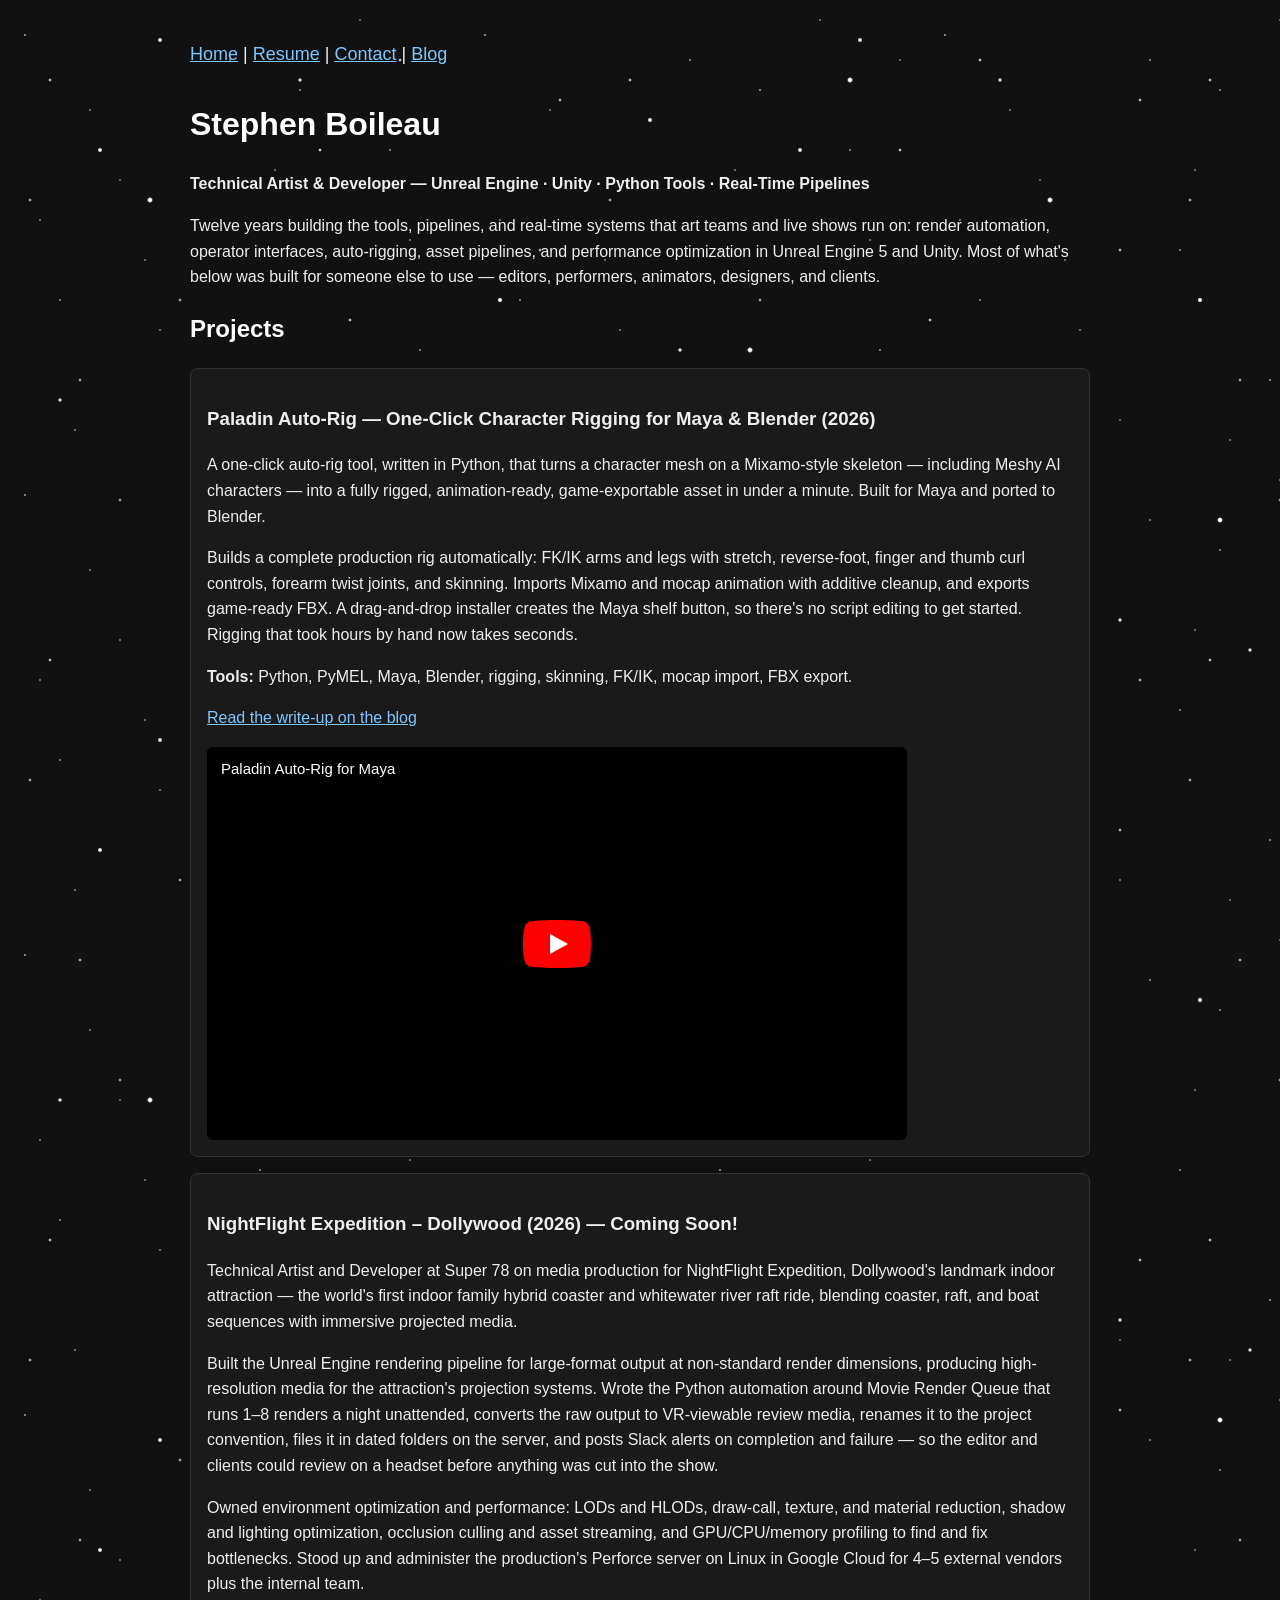
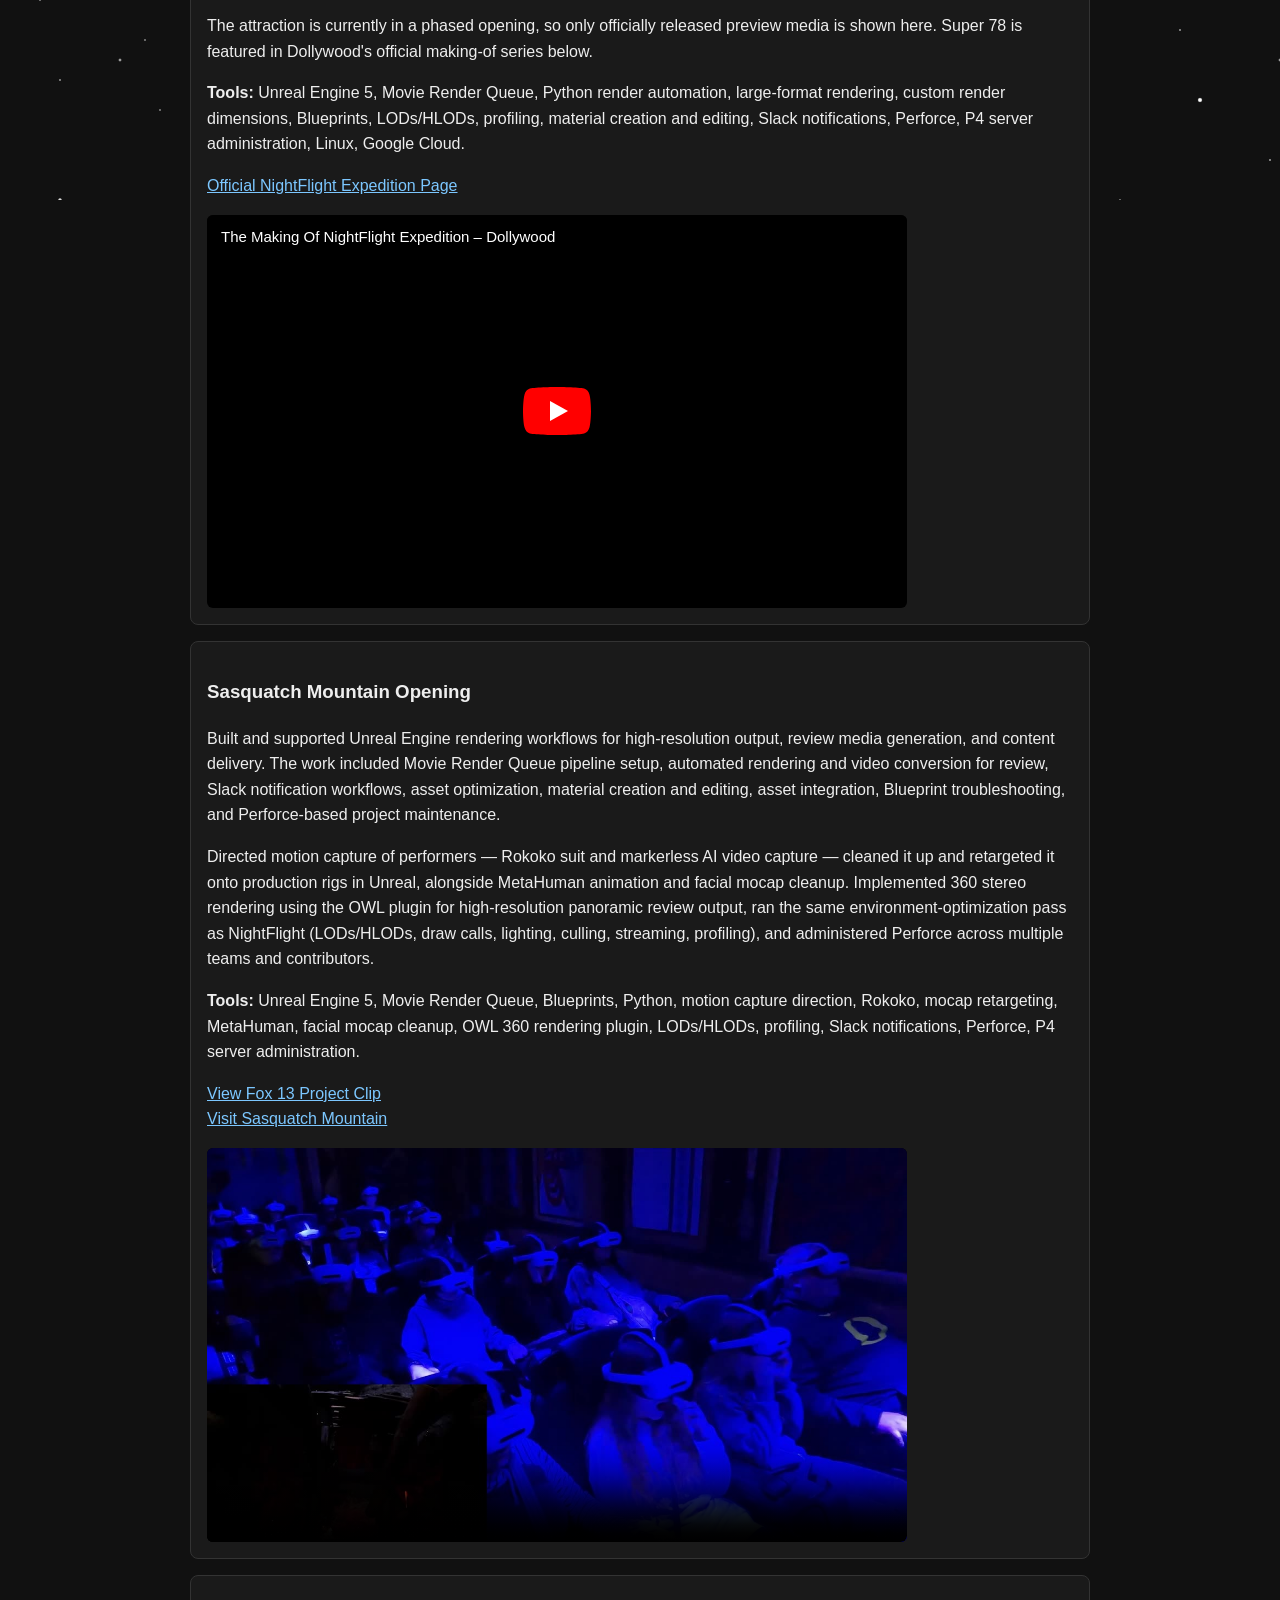
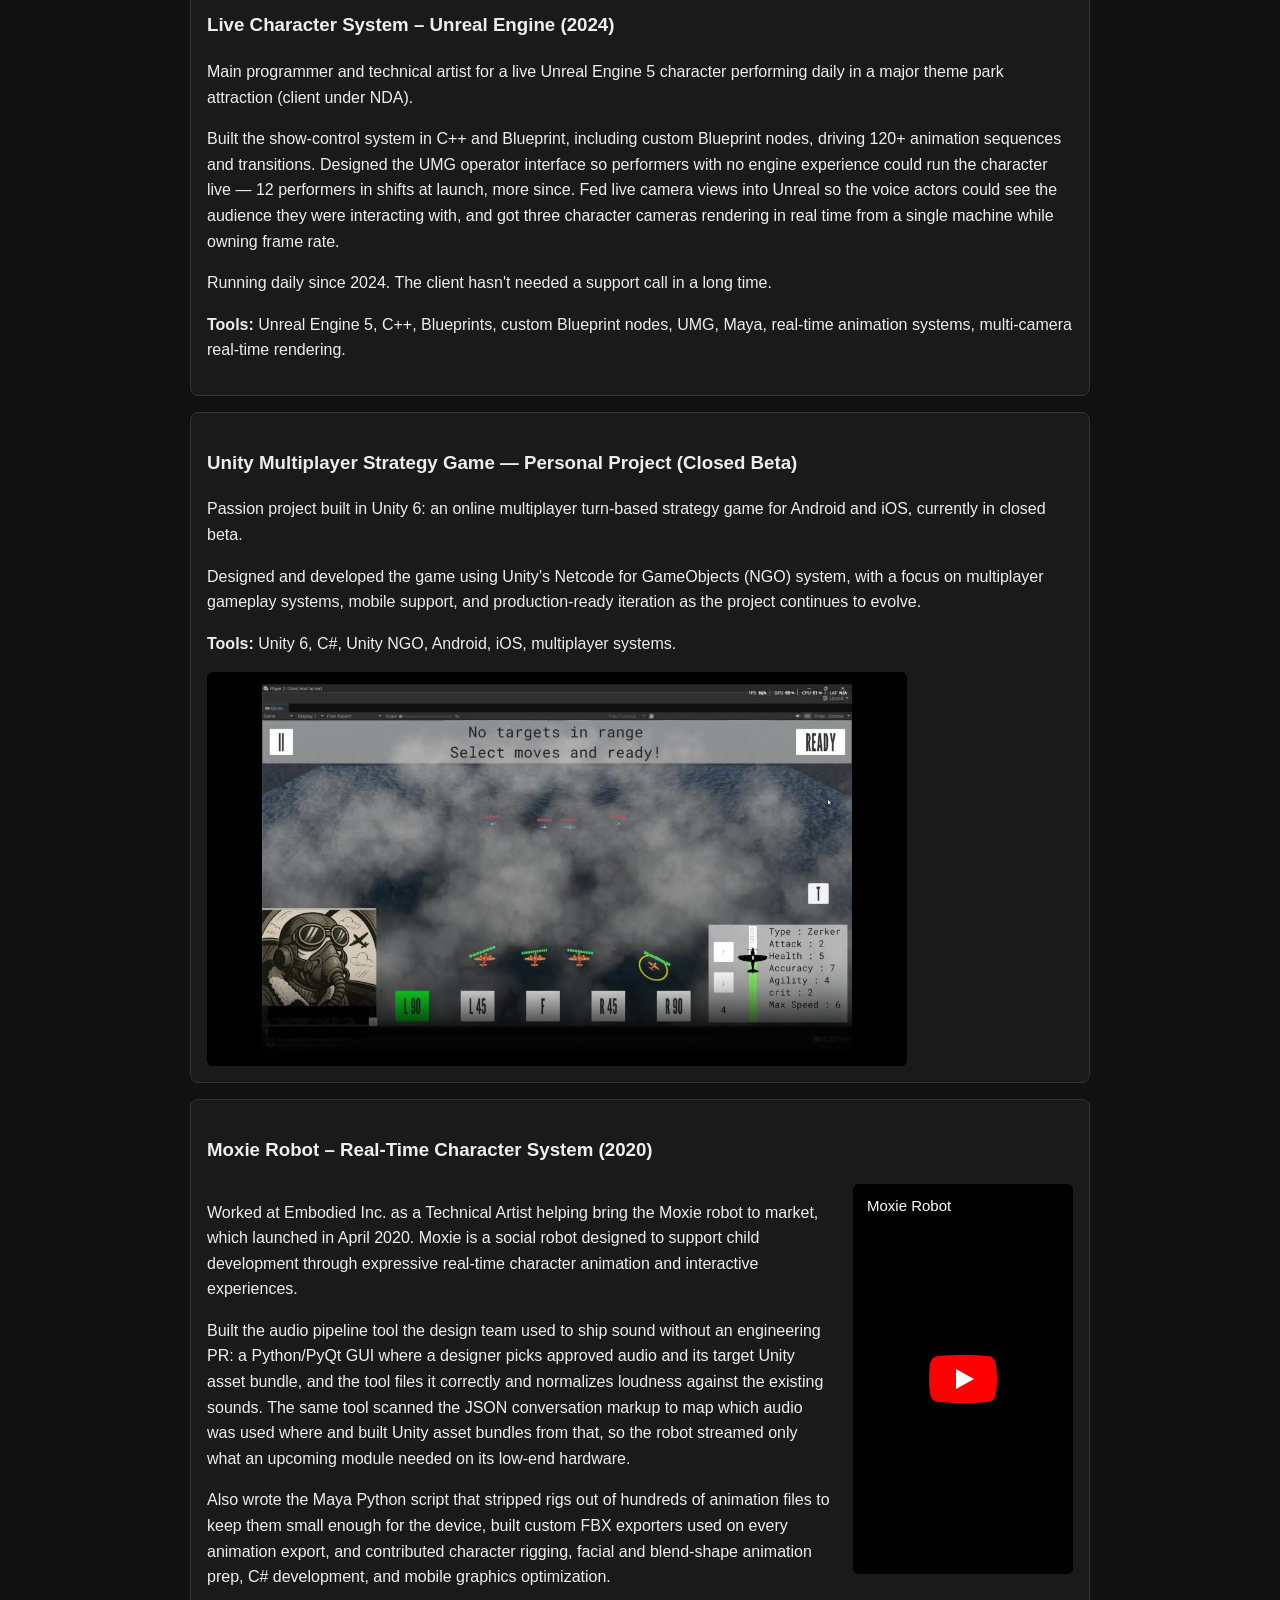
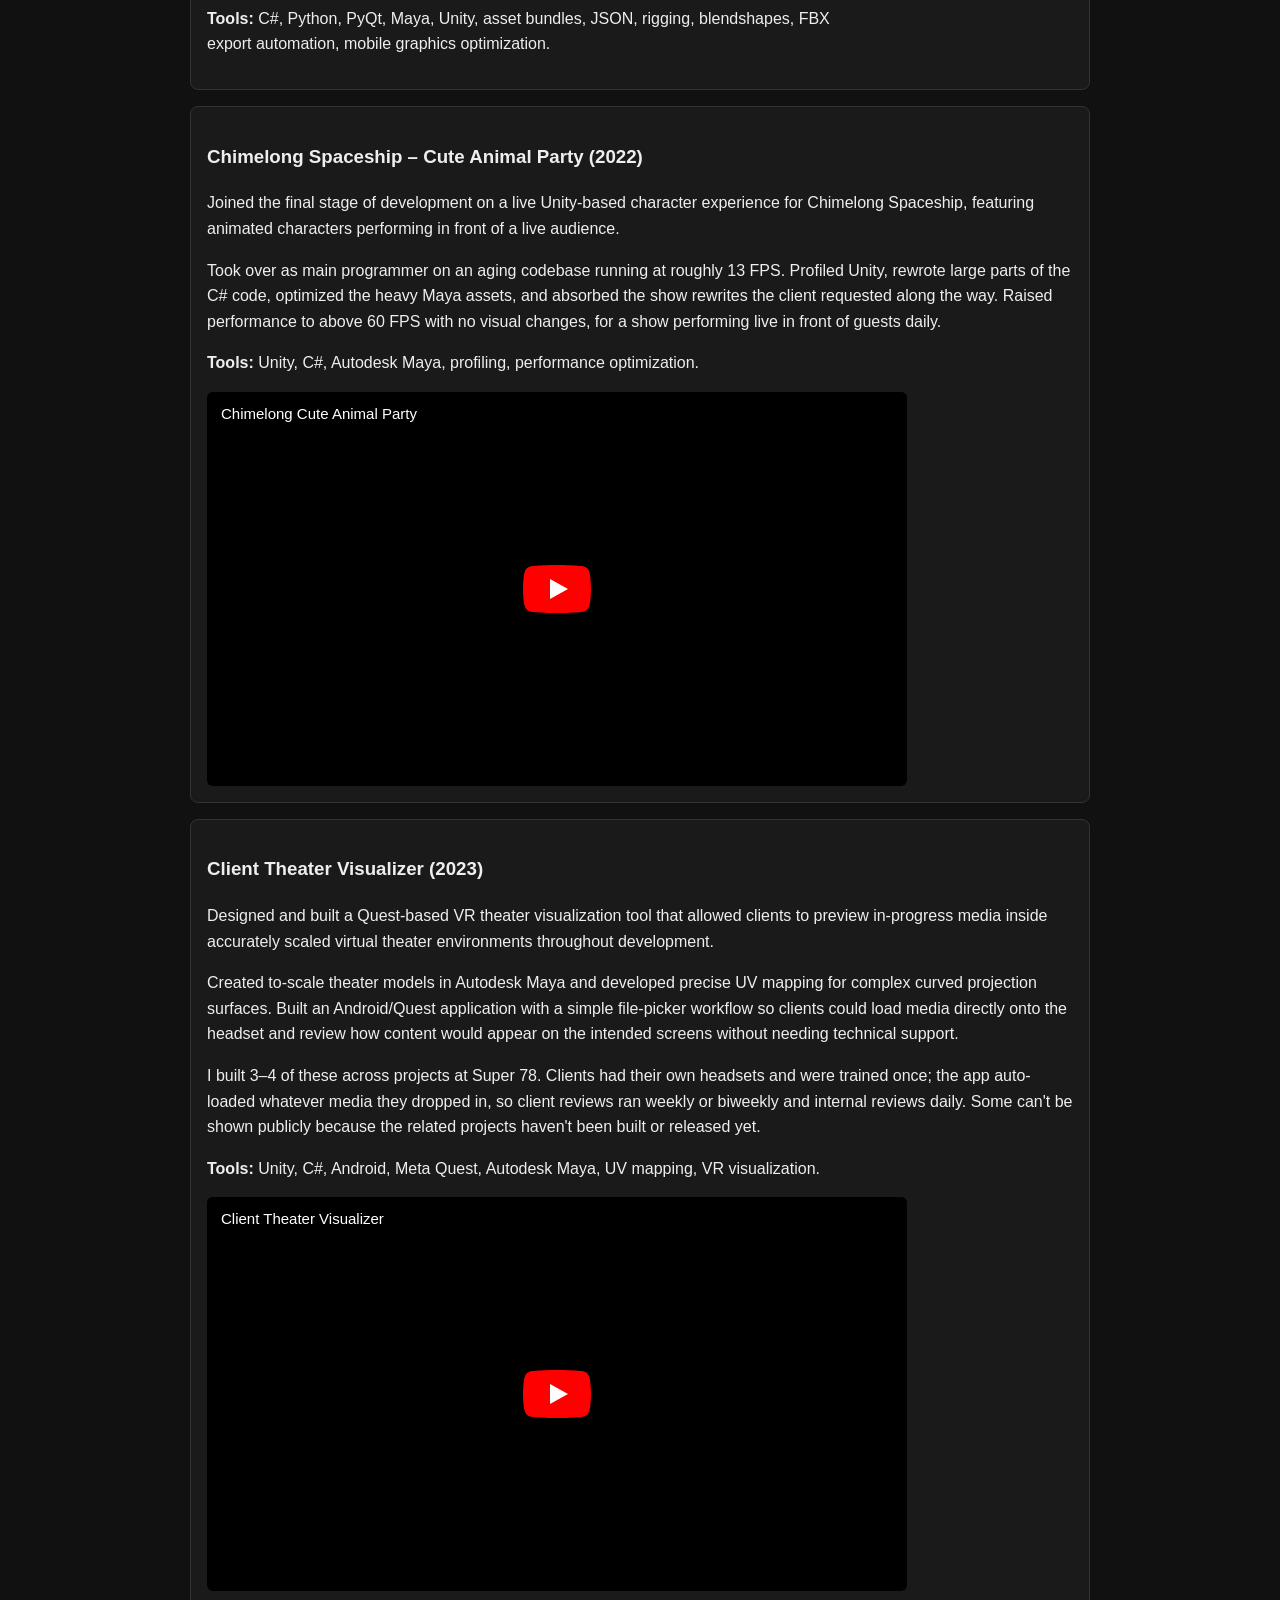
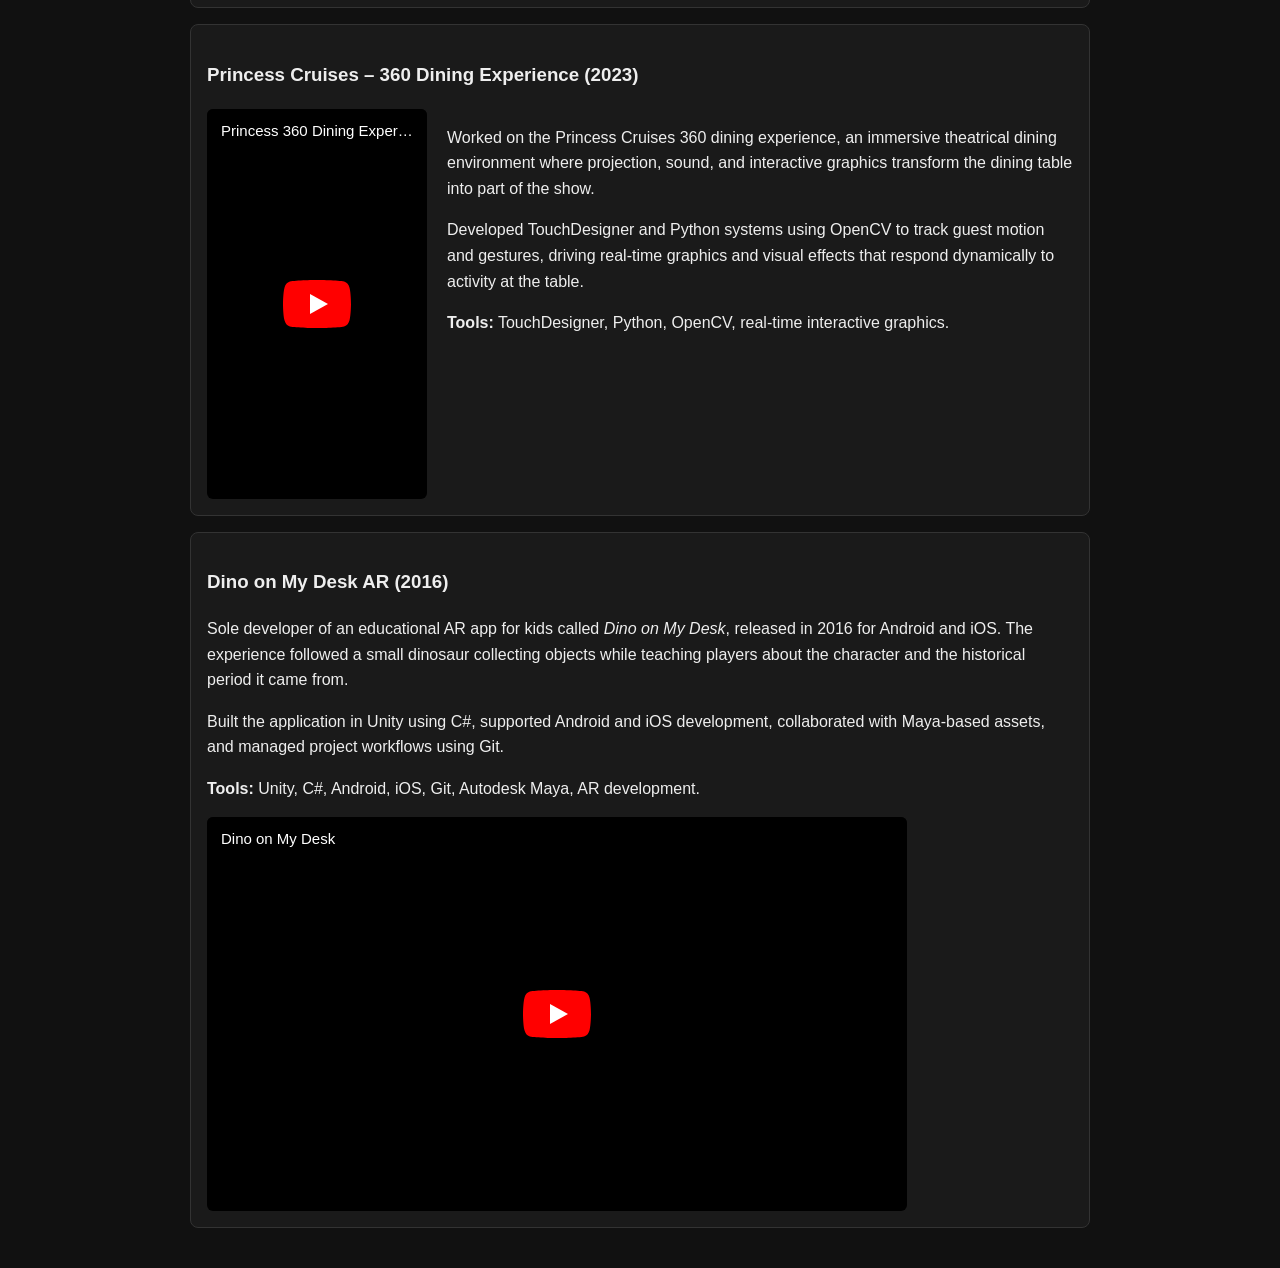
==== index.html @ 80988642 "made it so there is a read more feature for the mobile only so display isn't just filled with text" ====
<!DOCTYPE html>
<html lang="en">
<head>
<meta charset="UTF-8" />
<meta name="viewport" content="width=device-width, initial-scale=1.0" />
<title>Stephen Boileau Portfolio</title>

<style>
body {
  font-family: Arial, sans-serif;
  max-width: 900px;
  margin: 40px auto;
  padding: 0 20px;
  line-height: 1.6;
  background: #111;
  color: #eee;
}

h1, h2 {
  color: #fff;
}

a {
  color: #7cc7ff;
}

nav {
  margin-bottom: 30px;
  font-size: 18px;
}

.project {
  border: 1px solid #333;
  padding: 16px;
  margin: 16px 0;
  border-radius: 8px;
  background: #1a1a1a;
}

.project img {
  margin-top: 12px;
  border-radius: 6px;
  width: 100%;
  max-width: 700px;
  display: block;
}

iframe {
  max-width: 100%;
}

/* Project layout */

.project-flex {
  display: flex;
  gap: 20px;
  align-items: flex-start;
}

.project-text {
  flex: 1;
}

.project-video {
  width: 220px;
}

.project-video iframe,
.project-video .yt {
  width: 100%;
  height: 390px;
  border-radius: 6px;
  border: none;
}

.project-video-left {
  width: 220px;
}

.project-video-left iframe,
.project-video-left .yt {
  width: 100%;
  height: 390px;
  border-radius: 6px;
  border: none;
}

/* Full-width standard video layout */

.project-video-bottom {
  margin-top: 16px;
}

.project-video-bottom iframe,
.project-video-bottom .yt,
.project-video-bottom video {
  width: 100%;
  max-width: 700px;
  aspect-ratio: 16 / 9;
  border-radius: 6px;
  border: none;
  display: block;
  background-color: #000;
}

/* Mobile layout fix */

@media (max-width: 700px) {
  .project-flex {
    flex-direction: column;
  }

  .project-video,
  .project-video-left {
    width: 100%;
  }

  .project-video iframe,
  .project-video .yt,
  .project-video-left iframe,
  .project-video-left .yt {
    width: 100%;
    height: 300px;
  }

  .project-video-bottom iframe,
  .project-video-bottom .yt,
  .project-video-bottom video {
    width: 100%;
    height: auto;
  }
}

</style>

<link rel="stylesheet" href="stars.css" />
<link rel="stylesheet" href="yt.css" />
<link rel="stylesheet" href="readmore.css" />

</head>

<body>

<div class="stars" id="stars-far"></div>
<div class="stars" id="stars-mid"></div>
<div class="stars" id="stars-near"></div>
<div class="stars" id="stars-twinkle"></div>

<nav>
<a href="/">Home</a> |
<a href="resume.html">Resume</a> |
<a href="contact.html">Contact</a> |
<a href="blog.html">Blog</a>
</nav>

<h1>Stephen Boileau</h1>

<p><strong>Technical Artist &amp; Developer &mdash; Unreal Engine &middot; Unity &middot; Python Tools &middot; Real-Time Pipelines</strong></p>

<p>
Twelve years building the tools, pipelines, and real-time systems that art teams and live shows run on: render automation, operator interfaces, auto-rigging, asset pipelines, and performance optimization in Unreal Engine 5 and Unity. Most of what's below was built for someone else to use &mdash; editors, performers, animators, designers, and clients.
</p>

<h2>Projects</h2>

<div class="project">

<h3>Paladin Auto-Rig &mdash; One-Click Character Rigging for Maya &amp; Blender (2026)</h3>

<div class="desc">

<p>
A one-click auto-rig tool, written in Python, that turns a character mesh on a Mixamo-style skeleton &mdash; including Meshy AI characters &mdash; into a fully rigged, animation-ready, game-exportable asset in under a minute. Built for Maya and ported to Blender.
</p>

<p>
Builds a complete production rig automatically: FK/IK arms and legs with stretch, reverse-foot, finger and thumb curl controls, forearm twist joints, and skinning. Imports Mixamo and mocap animation with additive cleanup, and exports game-ready FBX. A drag-and-drop installer creates the Maya shelf button, so there's no script editing to get started. Rigging that took hours by hand now takes seconds.
</p>

<p>
<strong>Tools:</strong> Python, PyMEL, Maya, Blender, rigging, skinning, FK/IK, mocap import, FBX export.
</p>

<p>
<a href="blog.html">Read the write-up on the blog</a>
</p>

</div>

<div class="project-video-bottom">
<a class="yt" href="https://www.youtube.com/watch?v=skBs36oo6BI" data-id="skBs36oo6BI"><span class="yt-title">Paladin Auto-Rig for Maya</span></a>
</div>

</div>

<div class="project">

<h3>NightFlight Expedition – Dollywood (2026) — Coming Soon!</h3>

<div class="desc">

<p>
Technical Artist and Developer at Super 78 on media production for NightFlight Expedition, Dollywood's landmark indoor attraction — the world's first indoor family hybrid coaster and whitewater river raft ride, blending coaster, raft, and boat sequences with immersive projected media.
</p>

<p>
Built the Unreal Engine rendering pipeline for large-format output at non-standard render dimensions, producing high-resolution media for the attraction's projection systems. Wrote the Python automation around Movie Render Queue that runs 1&ndash;8 renders a night unattended, converts the raw output to VR-viewable review media, renames it to the project convention, files it in dated folders on the server, and posts Slack alerts on completion and failure &mdash; so the editor and clients could review on a headset before anything was cut into the show.
</p>

<p>
Owned environment optimization and performance: LODs and HLODs, draw-call, texture, and material reduction, shadow and lighting optimization, occlusion culling and asset streaming, and GPU/CPU/memory profiling to find and fix bottlenecks. Stood up and administer the production's Perforce server on Linux in Google Cloud for 4&ndash;5 external vendors plus the internal team.
</p>

<p>
The attraction is currently in a phased opening, so only officially released preview media is shown here. Super 78 is featured in Dollywood's official making-of series below.
</p>

<p>
<strong>Tools:</strong> Unreal Engine 5, Movie Render Queue, Python render automation, large-format rendering, custom render dimensions, Blueprints, LODs/HLODs, profiling, material creation and editing, Slack notifications, Perforce, P4 server administration, Linux, Google Cloud.
</p>

<p>
<a href="https://www.dollywood.com/hiddenhollowaviation/" target="_blank" rel="noopener noreferrer">Official NightFlight Expedition Page</a>
</p>

</div>

<div class="project-video-bottom">
<a class="yt" href="https://www.youtube.com/watch?v=jfr1l9Olggo" data-id="jfr1l9Olggo"><span class="yt-title">The Making Of NightFlight Expedition – Dollywood</span></a>
</div>

</div>

<div class="project">

<h3>Sasquatch Mountain Opening</h3>

<div class="desc">

<p>
Built and supported Unreal Engine rendering workflows for high-resolution output, review media generation, and content delivery. The work included Movie Render Queue pipeline setup, automated rendering and video conversion for review, Slack notification workflows, asset optimization, material creation and editing, asset integration, Blueprint troubleshooting, and Perforce-based project maintenance.
</p>

<p>
Directed motion capture of performers &mdash; Rokoko suit and markerless AI video capture &mdash; cleaned it up and retargeted it onto production rigs in Unreal, alongside MetaHuman animation and facial mocap cleanup. Implemented 360 stereo rendering using the OWL plugin for high-resolution panoramic review output, ran the same environment-optimization pass as NightFlight (LODs/HLODs, draw calls, lighting, culling, streaming, profiling), and administered Perforce across multiple teams and contributors.
</p>

<p>
<strong>Tools:</strong> Unreal Engine 5, Movie Render Queue, Blueprints, Python, motion capture direction, Rokoko, mocap retargeting, MetaHuman, facial mocap cleanup, OWL 360 rendering plugin, LODs/HLODs, profiling, Slack notifications, Perforce, P4 server administration.
</p>

<p>
<a href="https://www.fox13seattle.com/video/fmc-7x2ylj7xngbgkbw3" target="_blank" rel="noopener noreferrer">View Fox 13 Project Clip</a><br>
<a href="https://sasquatchmountain.com/" target="_blank" rel="noopener noreferrer">Visit Sasquatch Mountain</a>
</p>

</div>

<div class="project-video-bottom">
<video controls playsinline preload="none" poster="videos/sasqMountain_poster.jpg">
  <source src="videos/260417_sasqMountain.mp4" type="video/mp4">
  Your browser does not support the video tag.
</video>
</div>

</div>

<div class="project">

<h3>Live Character System – Unreal Engine (2024)</h3>

<div class="desc">

<p>
Main programmer and technical artist for a live Unreal Engine 5 character performing daily in a major theme park attraction (client under NDA).
</p>

<p>
Built the show-control system in C++ and Blueprint, including custom Blueprint nodes, driving 120+ animation sequences and transitions. Designed the UMG operator interface so performers with no engine experience could run the character live &mdash; 12 performers in shifts at launch, more since. Fed live camera views into Unreal so the voice actors could see the audience they were interacting with, and got three character cameras rendering in real time from a single machine while owning frame rate.
</p>

<p>
Running daily since 2024. The client hasn't needed a support call in a long time.
</p>

<p>
<strong>Tools:</strong> Unreal Engine 5, C++, Blueprints, custom Blueprint nodes, UMG, Maya, real-time animation systems, multi-camera real-time rendering.
</p>

</div>

</div>

<div class="project">

<h3>Unity Multiplayer Strategy Game &mdash; Personal Project (Closed Beta)</h3>

<div class="desc">

<p>
Passion project built in Unity 6: an online multiplayer turn-based strategy game for Android and iOS, currently in closed beta.
</p>

<p>
Designed and developed the game using Unity’s Netcode for GameObjects (NGO) system, with a focus on multiplayer gameplay systems, mobile support, and production-ready iteration as the project continues to evolve.
</p>

<p>
<strong>Tools:</strong> Unity 6, C#, Unity NGO, Android, iOS, multiplayer systems.
</p>

</div>

<div class="project-video-bottom">
<video controls playsinline preload="none" poster="videos/game1_poster.jpg">
  <source src="videos/game1.mp4" type="video/mp4">
  Your browser does not support the video tag.
</video>
</div>

</div>

<div class="project">

<h3>Moxie Robot – Real-Time Character System (2020)</h3>

<div class="project-flex">

<div class="project-text desc">

<p>
Worked at Embodied Inc. as a Technical Artist helping bring the Moxie robot to market, which launched in April 2020. Moxie is a social robot designed to support child development through expressive real-time character animation and interactive experiences.
</p>

<p>
Built the audio pipeline tool the design team used to ship sound without an engineering PR: a Python/PyQt GUI where a designer picks approved audio and its target Unity asset bundle, and the tool files it correctly and normalizes loudness against the existing sounds. The same tool scanned the JSON conversation markup to map which audio was used where and built Unity asset bundles from that, so the robot streamed only what an upcoming module needed on its low-end hardware.
</p>

<p>
Also wrote the Maya Python script that stripped rigs out of hundreds of animation files to keep them small enough for the device, built custom FBX exporters used on every animation export, and contributed character rigging, facial and blend-shape animation prep, C# development, and mobile graphics optimization.
</p>

<p>
<strong>Tools:</strong> C#, Python, PyQt, Maya, Unity, asset bundles, JSON, rigging, blendshapes, FBX export automation, mobile graphics optimization.
</p>

</div>

<div class="project-video">

<a class="yt" href="https://www.youtube.com/watch?v=Vof8ytP199w" data-id="Vof8ytP199w"><span class="yt-title">Moxie Robot</span></a>

</div>

</div>

</div>

<div class="project">

<h3>Chimelong Spaceship – Cute Animal Party (2022)</h3>

<div class="desc">

<p>
Joined the final stage of development on a live Unity-based character experience for Chimelong Spaceship, featuring animated characters performing in front of a live audience.
</p>

<p>
Took over as main programmer on an aging codebase running at roughly 13 FPS. Profiled Unity, rewrote large parts of the C# code, optimized the heavy Maya assets, and absorbed the show rewrites the client requested along the way. Raised performance to above 60 FPS with no visual changes, for a show performing live in front of guests daily.
</p>

<p>
<strong>Tools:</strong> Unity, C#, Autodesk Maya, profiling, performance optimization.
</p>

</div>

<div class="project-video-bottom">
<a class="yt" href="https://www.youtube.com/watch?v=M_pg9gNDUyY" data-id="M_pg9gNDUyY"><span class="yt-title">Chimelong Cute Animal Party</span></a>
</div>

</div>

<div class="project">

<h3>Client Theater Visualizer (2023)</h3>

<div class="desc">

<p>
Designed and built a Quest-based VR theater visualization tool that allowed clients to preview in-progress media inside accurately scaled virtual theater environments throughout development.
</p>

<p>
Created to-scale theater models in Autodesk Maya and developed precise UV mapping for complex curved projection surfaces. Built an Android/Quest application with a simple file-picker workflow so clients could load media directly onto the headset and review how content would appear on the intended screens without needing technical support.
</p>

<p>
I built 3&ndash;4 of these across projects at Super 78. Clients had their own headsets and were trained once; the app auto-loaded whatever media they dropped in, so client reviews ran weekly or biweekly and internal reviews daily. Some can't be shown publicly because the related projects haven't been built or released yet.
</p>

<p>
<strong>Tools:</strong> Unity, C#, Android, Meta Quest, Autodesk Maya, UV mapping, VR visualization.
</p>

</div>

<div class="project-video-bottom">
<a class="yt" href="https://www.youtube.com/watch?v=eAIp_FIKcWA" data-id="eAIp_FIKcWA"><span class="yt-title">Client Theater Visualizer</span></a>
</div>

</div>

<div class="project">

<h3>Princess Cruises – 360 Dining Experience (2023)</h3>

<div class="project-flex">

<div class="project-video-left">

<a class="yt" href="https://www.youtube.com/watch?v=0B5hiAECvE4" data-id="0B5hiAECvE4"><span class="yt-title">Princess 360 Dining Experience</span></a>

</div>

<div class="project-text desc">

<p>
Worked on the Princess Cruises 360 dining experience, an immersive theatrical dining environment where projection, sound, and interactive graphics transform the dining table into part of the show.
</p>

<p>
Developed TouchDesigner and Python systems using OpenCV to track guest motion and gestures, driving real-time graphics and visual effects that respond dynamically to activity at the table.
</p>

<p>
<strong>Tools:</strong> TouchDesigner, Python, OpenCV, real-time interactive graphics.
</p>

</div>

</div>

</div>

<div class="project">

<h3>Dino on My Desk AR (2016)</h3>

<div class="desc">

<p>
Sole developer of an educational AR app for kids called <em>Dino on My Desk</em>, released in 2016 for Android and iOS. The experience followed a small dinosaur collecting objects while teaching players about the character and the historical period it came from.
</p>

<p>
Built the application in Unity using C#, supported Android and iOS development, collaborated with Maya-based assets, and managed project workflows using Git.
</p>

<p>
<strong>Tools:</strong> Unity, C#, Android, iOS, Git, Autodesk Maya, AR development.
</p>

</div>

<div class="project-video-bottom">
<a class="yt" href="https://www.youtube.com/watch?v=Lf7zBMjGxUY" data-id="Lf7zBMjGxUY"><span class="yt-title">Dino on My Desk</span></a>
</div>

</div>

<script src="stars.js"></script>
<script src="yt.js"></script>
<script src="readmore.js"></script>

</body>
</html>
---- stars.css ----
/* Toony star field — shared across all pages */

.stars {
  position: fixed;
  top: 0;
  left: 0;
  width: 100%;
  height: calc(100vh + 900px);
  pointer-events: none;
  z-index: -1;
  background-repeat: repeat;
  will-change: transform;
  contain: strict;
}

/* Touch devices: no parallax (see stars.js), so layers only need to cover
   the screen. Keeps GPU memory low and avoids resizing when the URL bar
   shows/hides. */
@media (hover: none) and (pointer: coarse) {
  .stars {
    height: 100vh;
    height: 100lvh;
    will-change: auto;
  }
}

/* Far layer: smallest, faintest, slowest */
#stars-far {
  background-image:
    radial-gradient(1.3px 1.3px at 25px 35px, rgba(255,255,255,0.50) 50%, transparent 100%),
    radial-gradient(1.3px 1.3px at 120px 180px, rgba(255,255,255,0.40) 50%, transparent 100%),
    radial-gradient(1.3px 1.3px at 300px 90px, rgba(255,255,255,0.48) 50%, transparent 100%),
    radial-gradient(1.3px 1.3px at 410px 240px, rgba(255,255,255,0.38) 50%, transparent 100%),
    radial-gradient(1.3px 1.3px at 60px 300px, rgba(255,255,255,0.45) 50%, transparent 100%),
    radial-gradient(1.3px 1.3px at 200px 420px, rgba(255,255,255,0.40) 50%, transparent 100%),
    radial-gradient(1.3px 1.3px at 350px 380px, rgba(255,255,255,0.50) 50%, transparent 100%),
    radial-gradient(1.3px 1.3px at 440px 60px, rgba(255,255,255,0.42) 50%, transparent 100%),
    radial-gradient(1.3px 1.3px at 90px 110px, rgba(255,255,255,0.38) 50%, transparent 100%),
    radial-gradient(1.3px 1.3px at 260px 250px, rgba(255,255,255,0.48) 50%, transparent 100%),
    radial-gradient(1.3px 1.3px at 160px 330px, rgba(255,255,255,0.40) 50%, transparent 100%),
    radial-gradient(1.3px 1.3px at 390px 150px, rgba(255,255,255,0.45) 50%, transparent 100%),
    radial-gradient(1.3px 1.3px at 310px 440px, rgba(255,255,255,0.38) 50%, transparent 100%),
    radial-gradient(1.3px 1.3px at 40px 220px, rgba(255,255,255,0.42) 50%, transparent 100%),
    radial-gradient(1.3px 1.3px at 230px 60px, rgba(255,255,255,0.44) 50%, transparent 100%),
    radial-gradient(1.3px 1.3px at 145px 260px, rgba(255,255,255,0.40) 50%, transparent 100%),
    radial-gradient(1.3px 1.3px at 420px 350px, rgba(255,255,255,0.46) 50%, transparent 100%),
    radial-gradient(1.3px 1.3px at 275px 170px, rgba(255,255,255,0.38) 50%, transparent 100%),
    radial-gradient(1.3px 1.3px at 75px 430px, rgba(255,255,255,0.44) 50%, transparent 100%),
    radial-gradient(1.3px 1.3px at 360px 20px, rgba(255,255,255,0.40) 50%, transparent 100%);
  background-size: 460px 460px;
}

/* Mid layer */
#stars-mid {
  background-image:
    radial-gradient(1.8px 1.8px at 50px 80px, rgba(255,255,255,0.70) 50%, transparent 100%),
    radial-gradient(1.8px 1.8px at 180px 300px, rgba(255,255,255,0.60) 50%, transparent 100%),
    radial-gradient(1.8px 1.8px at 320px 150px, rgba(255,255,255,0.75) 50%, transparent 100%),
    radial-gradient(1.8px 1.8px at 480px 400px, rgba(255,255,255,0.62) 50%, transparent 100%),
    radial-gradient(1.8px 1.8px at 120px 500px, rgba(255,255,255,0.58) 50%, transparent 100%),
    radial-gradient(1.8px 1.8px at 400px 60px, rgba(255,255,255,0.72) 50%, transparent 100%),
    radial-gradient(1.8px 1.8px at 250px 450px, rgba(255,255,255,0.62) 50%, transparent 100%),
    radial-gradient(1.8px 1.8px at 540px 250px, rgba(255,255,255,0.68) 50%, transparent 100%),
    radial-gradient(1.8px 1.8px at 80px 380px, rgba(255,255,255,0.60) 50%, transparent 100%),
    radial-gradient(1.8px 1.8px at 440px 520px, rgba(255,255,255,0.70) 50%, transparent 100%),
    radial-gradient(1.8px 1.8px at 290px 540px, rgba(255,255,255,0.64) 50%, transparent 100%),
    radial-gradient(1.8px 1.8px at 560px 100px, rgba(255,255,255,0.68) 50%, transparent 100%),
    radial-gradient(1.8px 1.8px at 30px 200px, rgba(255,255,255,0.60) 50%, transparent 100%),
    radial-gradient(1.8px 1.8px at 350px 320px, rgba(255,255,255,0.72) 50%, transparent 100%);
  background-size: 580px 580px;
}

/* Near layer: biggest, brightest, fastest */
#stars-near {
  background-image:
    radial-gradient(2.5px 2.5px at 100px 150px, rgba(255,255,255,0.95) 50%, transparent 100%),
    radial-gradient(2.2px 2.2px at 300px 80px, rgba(255,255,255,0.85) 50%, transparent 100%),
    radial-gradient(2.6px 2.6px at 500px 300px, rgba(255,255,255,1.0) 50%, transparent 100%),
    radial-gradient(2.2px 2.2px at 200px 550px, rgba(255,255,255,0.82) 50%, transparent 100%),
    radial-gradient(2.4px 2.4px at 600px 480px, rgba(255,255,255,0.90) 50%, transparent 100%),
    radial-gradient(2.2px 2.2px at 420px 620px, rgba(255,255,255,0.85) 50%, transparent 100%),
    radial-gradient(2.6px 2.6px at 650px 120px, rgba(255,255,255,0.95) 50%, transparent 100%),
    radial-gradient(2.2px 2.2px at 60px 400px, rgba(255,255,255,0.86) 50%, transparent 100%),
    radial-gradient(2.4px 2.4px at 380px 420px, rgba(255,255,255,0.90) 50%, transparent 100%),
    radial-gradient(2.2px 2.2px at 550px 650px, rgba(255,255,255,0.84) 50%, transparent 100%),
    radial-gradient(2.5px 2.5px at 160px 40px, rgba(255,255,255,0.92) 50%, transparent 100%),
    radial-gradient(2.2px 2.2px at 680px 350px, rgba(255,255,255,0.86) 50%, transparent 100%);
  background-size: 700px 700px;
}

/* A few gently twinkling stars */
#stars-twinkle {
  background-image:
    radial-gradient(3px 3px at 150px 200px, rgba(255,255,255,1.0) 50%, transparent 100%),
    radial-gradient(3px 3px at 600px 700px, rgba(255,255,255,1.0) 50%, transparent 100%),
    radial-gradient(3px 3px at 750px 350px, rgba(255,255,255,1.0) 50%, transparent 100%),
    radial-gradient(3px 3px at 320px 520px, rgba(255,255,255,1.0) 50%, transparent 100%),
    radial-gradient(3px 3px at 850px 80px, rgba(255,255,255,1.0) 50%, transparent 100%);
  background-size: 900px 900px;
  animation: twinkle 6s ease-in-out infinite;
}

@keyframes twinkle {
  0%, 100% { opacity: 1; }
  50% { opacity: 0.3; }
}

@media (prefers-reduced-motion: reduce) {
  #stars-twinkle {
    animation: none;
  }
}
---- yt.css ----
/* Click-to-load YouTube embeds — shared across pages (see yt.js) */

.yt {
  display: block;
  position: relative;
  overflow: hidden;
  background: #000 center / cover no-repeat;
  color: #fff;
  text-decoration: none;
  cursor: pointer;
}

.yt-title {
  position: absolute;
  top: 0;
  left: 0;
  right: 0;
  padding: 12px 14px 28px;
  font: 15px/1.3 Arial, sans-serif;
  white-space: nowrap;
  overflow: hidden;
  text-overflow: ellipsis;
  text-shadow: 0 0 2px rgba(0, 0, 0, 0.6);
  background: linear-gradient(rgba(0, 0, 0, 0.7), transparent);
}

.yt-play {
  position: absolute;
  top: 50%;
  left: 50%;
  width: 68px;
  height: 48px;
  transform: translate(-50%, -50%);
  filter: drop-shadow(0 2px 6px rgba(0, 0, 0, 0.5));
  transition: transform 0.15s ease;
}

.yt:hover .yt-play,
.yt:focus-visible .yt-play {
  transform: translate(-50%, -50%) scale(1.1);
}

.yt-loading .yt-play {
  opacity: 0.6;
}
---- readmore.css ----
/* Collapsible descriptions — mobile only, shared across pages (see readmore.js) */

.read-more {
  display: none;
}

@media (max-width: 700px) {
  .desc.collapsible {
    position: relative;
    overflow: hidden;
    margin-top: 1em;
    max-height: 4.8em; /* three lines; the last two fade out */
    transition: max-height 0.4s ease;
  }

  .desc.collapsible > p:first-child {
    margin-top: 0;
  }

  .desc.collapsible::after {
    content: "";
    position: absolute;
    left: 0;
    right: 0;
    bottom: 0;
    height: 3.6em;
    background: linear-gradient(rgba(26, 26, 26, 0), #1a1a1a 90%);
    pointer-events: none;
    transition: opacity 0.3s ease;
  }

  .desc.collapsible.open::after {
    opacity: 0;
  }

  .read-more {
    display: inline-flex;
    align-items: center;
    gap: 8px;
    padding: 6px 0;
    background: none;
    border: 0;
    color: #7cc7ff;
    font: inherit;
    font-size: 15px;
    cursor: pointer;
    -webkit-tap-highlight-color: transparent;
  }

  .read-more::after {
    content: "";
    width: 6px;
    height: 6px;
    margin-top: -3px;
    border-right: 2px solid currentColor;
    border-bottom: 2px solid currentColor;
    transform: rotate(45deg);
    transition: transform 0.3s ease, margin-top 0.3s ease;
  }

  .read-more[aria-expanded="true"]::after {
    margin-top: 3px;
    transform: rotate(-135deg);
  }

  .project-flex .read-more {
    margin-top: -14px;
  }
}

@media (max-width: 700px) and (prefers-reduced-motion: reduce) {
  .desc.collapsible,
  .desc.collapsible::after,
  .read-more::after {
    transition: none;
  }
}
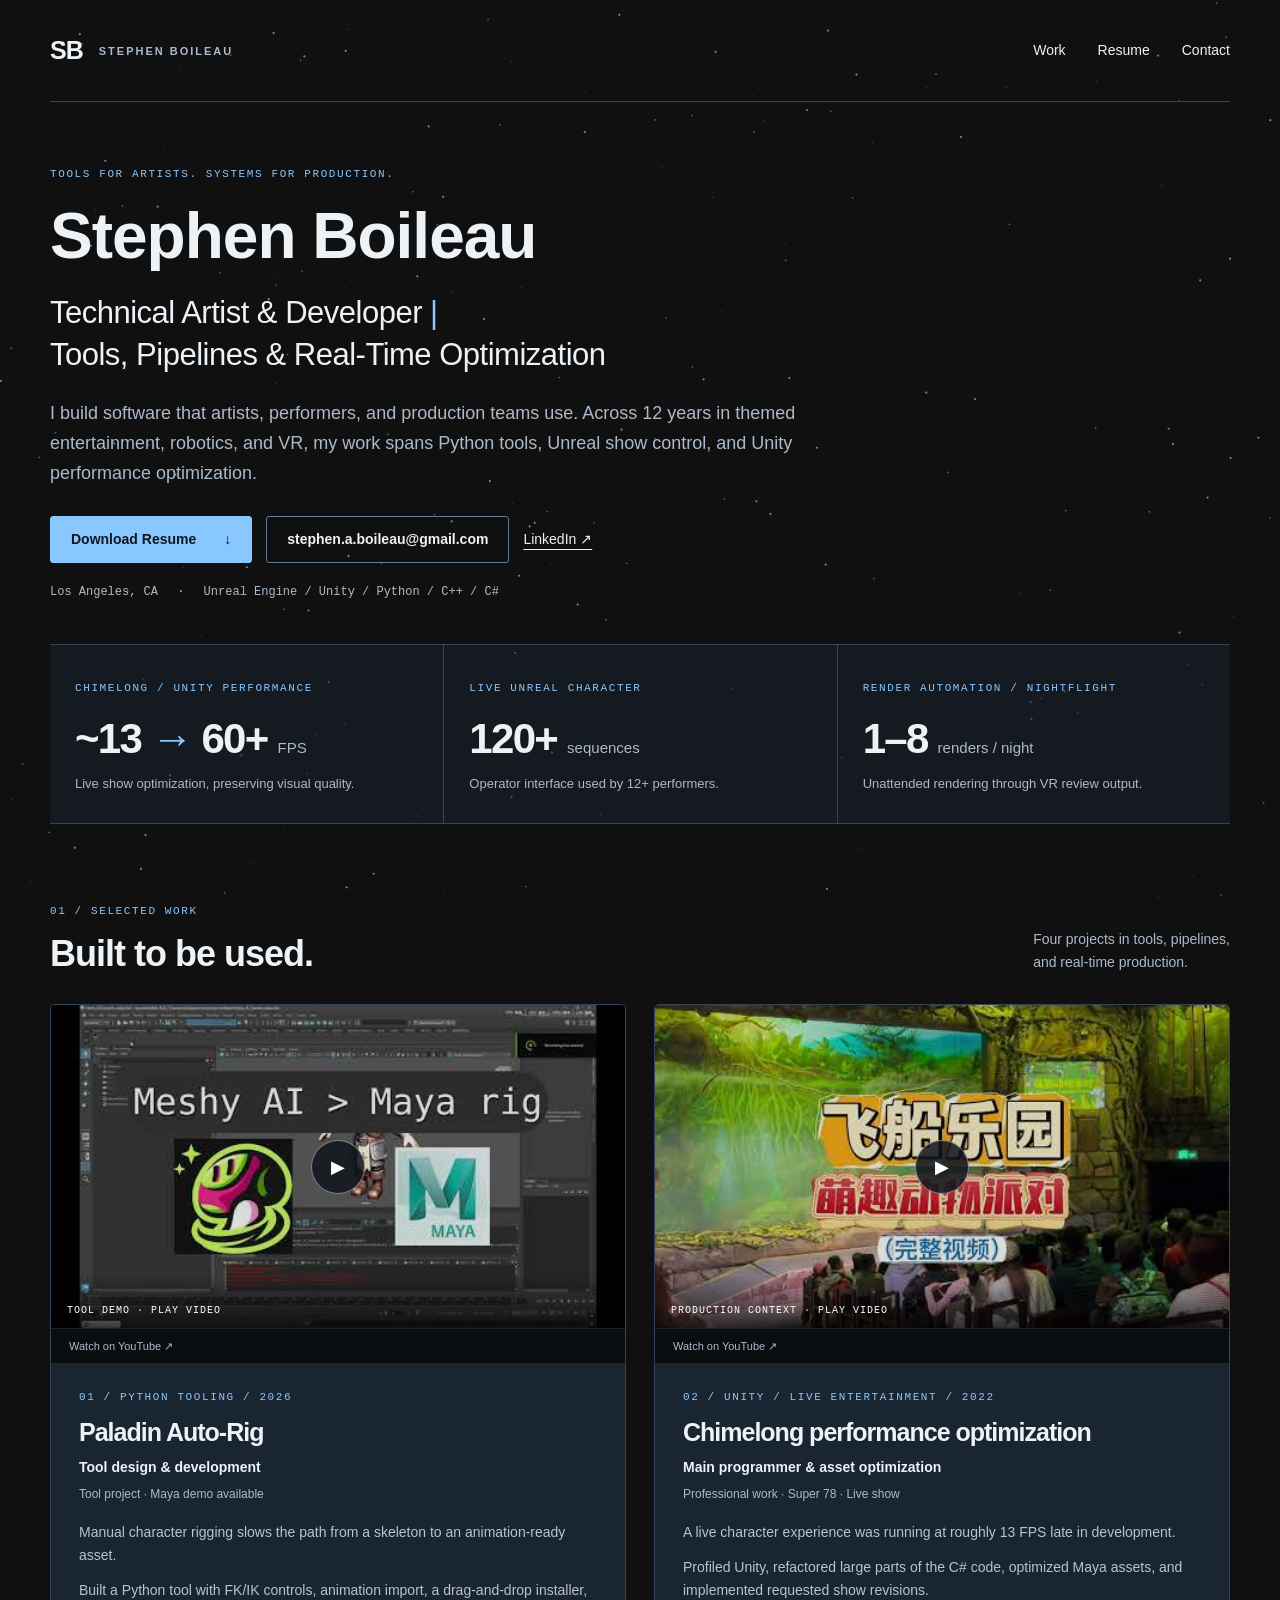
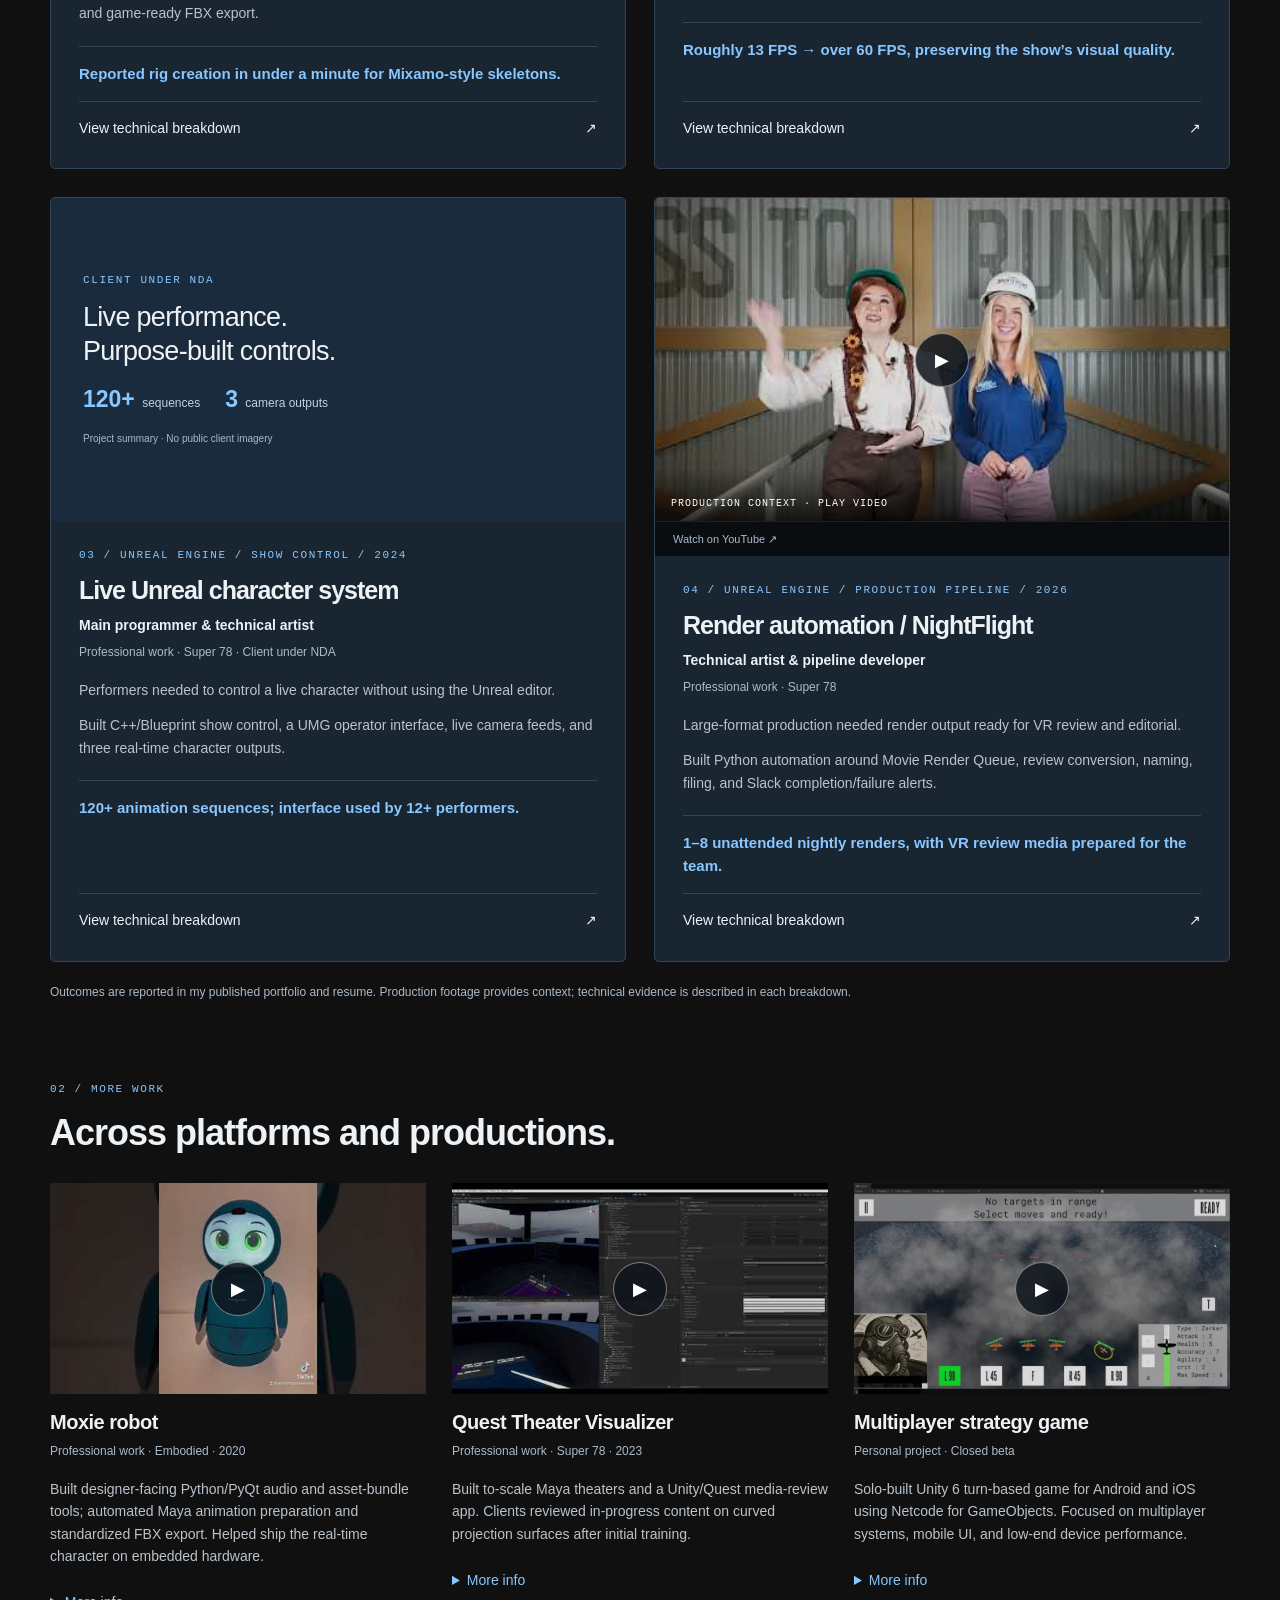
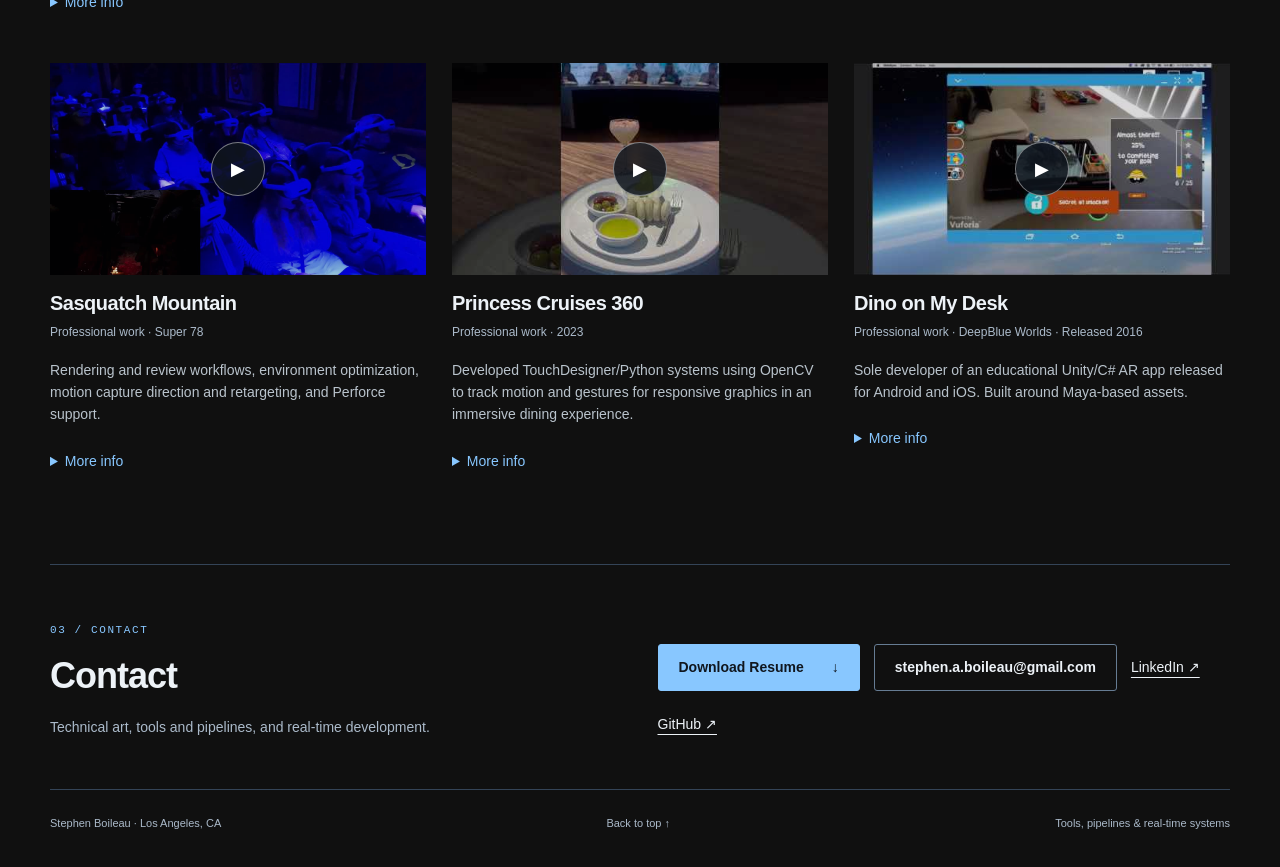
==== commit e605ef5e: "completely redid portfolio with chatgpt. better layout and overall aesthetic" ====
--- a/index.html
+++ b/index.html
@@ -1,243 +1,42 @@
-<!DOCTYPE html>
-<html lang="en">
-<head>
-<meta charset="UTF-8" />
-<meta name="viewport" content="width=device-width, initial-scale=1.0" />
-<title>Stephen Boileau Portfolio</title>
-
-<style>
-body {
-  font-family: Arial, sans-serif;
-  max-width: 900px;
-  margin: 40px auto;
-  padding: 0 20px;
-  line-height: 1.6;
-  background: #111;
-  color: #eee;
-}
-
-h1, h2 {
-  color: #fff;
-}
-
-a {
-  color: #7cc7ff;
-}
-
-nav {
-  margin-bottom: 30px;
-  font-size: 18px;
-}
-
-.project {
-  border: 1px solid #333;
-  padding: 16px;
-  margin: 16px 0;
-  border-radius: 8px;
-  background: #1a1a1a;
-}
-
-.project img {
-  margin-top: 12px;
-  border-radius: 6px;
-  width: 100%;
-  max-width: 700px;
-  display: block;
-}
-
-iframe {
-  max-width: 100%;
-}
-
-/* Project layout */
-
-.project-flex {
-  display: flex;
-  gap: 20px;
-  align-items: flex-start;
-}
-
-.project-text {
-  flex: 1;
-}
-
-.project-video {
-  width: 220px;
-}
-
-.project-video iframe,
-.project-video .yt {
-  width: 100%;
-  height: 390px;
-  border-radius: 6px;
-  border: none;
-}
-
-.project-video-left {
-  width: 220px;
-}
-
-.project-video-left iframe,
-.project-video-left .yt {
-  width: 100%;
-  height: 390px;
-  border-radius: 6px;
-  border: none;
-}
-
-/* Full-width standard video layout */
-
-.project-video-bottom {
-  margin-top: 16px;
-}
-
-.project-video-bottom iframe,
-.project-video-bottom .yt,
-.project-video-bottom video {
-  width: 100%;
-  max-width: 700px;
-  aspect-ratio: 16 / 9;
-  border-radius: 6px;
-  border: none;
-  display: block;
-  background-color: #000;
-}
-
-/* Mobile layout fix */
-
-@media (max-width: 700px) {
-  .project-flex {
-    flex-direction: column;
-  }
-
-  .project-video,
-  .project-video-left {
-    width: 100%;
-  }
-
-  .project-video iframe,
-  .project-video .yt,
-  .project-video-left iframe,
-  .project-video-left .yt {
-    width: 100%;
-    height: 300px;
-  }
-
-  .project-video-bottom iframe,
-  .project-video-bottom .yt,
-  .project-video-bottom video {
-    width: 100%;
-    height: auto;
-  }
-}
-
-</style>
-
-<link rel="stylesheet" href="stars.css" />
-<link rel="stylesheet" href="yt.css" />
-<link rel="stylesheet" href="readmore.css" />
-
-</head>
-
-<body>
-
-<div class="stars" id="stars-far"></div>
-<div class="stars" id="stars-mid"></div>
-<div class="stars" id="stars-near"></div>
-<div class="stars" id="stars-twinkle"></div>
-
-<nav>
-<a href="/">Home</a> |
-<a href="resume.html">Resume</a> |
-<a href="contact.html">Contact</a> |
-<a href="blog.html">Blog</a>
-</nav>
-
-<h1>Stephen Boileau</h1>
-
-<p><strong>Technical Artist &amp; Developer &mdash; Unreal Engine &middot; Unity &middot; Python Tools &middot; Real-Time Pipelines</strong></p>
-
-<p>
-Twelve years building the tools, pipelines, and real-time systems that art teams and live shows run on: render automation, operator interfaces, auto-rigging, asset pipelines, and performance optimization in Unreal Engine 5 and Unity. Most of what's below was built for someone else to use &mdash; editors, performers, animators, designers, and clients.
-</p>
-
-<h2>Projects</h2>
-
-<div class="project">
-
-<h3>Paladin Auto-Rig &mdash; One-Click Character Rigging for Maya &amp; Blender (2026)</h3>
-
-<div class="desc">
-
-<p>
-A one-click auto-rig tool, written in Python, that turns a character mesh on a Mixamo-style skeleton &mdash; including Meshy AI characters &mdash; into a fully rigged, animation-ready, game-exportable asset in under a minute. Built for Maya and ported to Blender.
+<!doctype html><html lang="en"><head><meta charset="utf-8"><meta name="viewport" content="width=device-width,initial-scale=1"><title>Technical Artist & Developer | Stephen Boileau</title><meta name="description" content="Artist tools, production pipelines, and real-time systems by Stephen Boileau. Explore Unity optimization, Unreal show control, and Python tooling."><meta property="og:title" content="Technical Artist & Developer | Stephen Boileau"><meta property="og:description" content="Artist tools, production pipelines, and real-time systems by Stephen Boileau. Explore Unity optimization, Unreal show control, and Python tooling."><meta property="og:image" content="https://stephenboileau.github.io/assets/skBs36oo6BI.jpg"><meta name="color-scheme" content="dark"><link rel="stylesheet" href="styles.css"><script src="app.js" defer></script></head><body><a class="skip" href="#main">Skip to content</a><header class="site-header"><a class="brand" href="index.html" aria-label="Stephen Boileau home">SB<span>STEPHEN BOILEAU</span></a><nav aria-label="Main navigation"><a href="index.html#work">Work</a><a href="resume.html">Resume</a><a href="index.html#contact">Contact</a></nav></header><main id="main"><section class="hero"><div class="eyebrow">TOOLS FOR ARTISTS. SYSTEMS FOR PRODUCTION.</div><h1>Stephen Boileau</h1><h2>Technical Artist &amp; Developer <span class="headline-divider">|</span><br>Tools, Pipelines &amp; Real-Time Optimization</h2><p class="intro">I build software that artists, performers, and production teams use. Across 12 years in themed entertainment, robotics, and VR, my work spans Python tools, Unreal show control, and Unity performance optimization.</p><div class="actions"><a class="button primary" href="StephenBoileau_Resume.pdf" download>Download Resume <span aria-hidden="true">↓</span></a><a class="button email-address" href="mailto:stephen.a.boileau@gmail.com">stephen.a.boileau@gmail.com</a><a class="text-link" href="https://www.linkedin.com/in/stephen-boileau-a63ba750" target="_blank" rel="noopener">LinkedIn ↗</a></div><p class="location">Los Angeles, CA <span>·</span> Unreal Engine / Unity / Python / C++ / C#</p></section><section class="outcomes" aria-label="Selected project outcomes"><a href="chimelong.html"><span class="eyebrow">CHIMELONG / UNITY PERFORMANCE</span><strong>~13 <span>→</span> 60+ <small>FPS</small></strong><p>Live show optimization, preserving visual quality.</p></a><a href="live-character.html"><span class="eyebrow">LIVE UNREAL CHARACTER</span><strong>120+ <small>sequences</small></strong><p>Operator interface used by 12+ performers.</p></a><a href="render-automation.html"><span class="eyebrow">RENDER AUTOMATION / NIGHTFLIGHT</span><strong>1–8 <small>renders / night</small></strong><p>Unattended rendering through VR review output.</p></a></section><section id="work" class="work"><div class="section-heading"><div><span class="eyebrow">01 / SELECTED WORK</span><h2>Built to be used.</h2></div><p>Four projects in tools, pipelines,<br>and real-time production.</p></div><div class="featured-grid"><article class="project-card"><div class="card-visual"><div class="media"><button class="video-trigger" data-video="skBs36oo6BI" data-title="Paladin Auto-Rig" aria-label="Play Paladin Auto-Rig video (loads YouTube)"><img src="assets/skBs36oo6BI.jpg" alt="Video poster for Paladin Auto-Rig" loading="lazy" width="480" height="360"><span class="play" aria-hidden="true">▶</span><span class="video-label">TOOL DEMO · PLAY VIDEO</span></button></div><a class="media-fallback" href="https://www.youtube.com/watch?v=skBs36oo6BI">Watch on YouTube ↗</a></div><div class="card-copy"><div class="eyebrow">01 / PYTHON TOOLING / 2026</div><h3>Paladin Auto-Rig</h3><p class="role">Tool design & development</p><p class="status">Tool project · Maya demo available</p><details class="card-details" open><summary>Problem &amp; contribution</summary><div><p>Manual character rigging slows the path from a skeleton to an animation-ready asset.</p><p>Built a Python tool with FK/IK controls, animation import, a drag-and-drop installer, and game-ready FBX export.</p></div></details><p class="result">Reported rig creation in under a minute for Mixamo-style skeletons.</p><a class="breakdown-link" href="paladin.html">View technical breakdown <span aria-hidden="true">↗</span></a></div></article><article class="project-card"><div class="card-visual"><div class="media"><button class="video-trigger" data-video="M_pg9gNDUyY" data-title="Chimelong performance optimization" aria-label="Play Chimelong performance optimization video (loads YouTube)"><img src="assets/M_pg9gNDUyY.jpg" alt="Video poster for Chimelong performance optimization" loading="lazy" width="480" height="360"><span class="play" aria-hidden="true">▶</span><span class="video-label">PRODUCTION CONTEXT · PLAY VIDEO</span></button></div><a class="media-fallback" href="https://www.youtube.com/watch?v=M_pg9gNDUyY">Watch on YouTube ↗</a></div><div class="card-copy"><div class="eyebrow">02 / UNITY / LIVE ENTERTAINMENT / 2022</div><h3>Chimelong performance optimization</h3><p class="role">Main programmer & asset optimization</p><p class="status">Professional work · Super 78 · Live show</p><details class="card-details" open><summary>Problem &amp; contribution</summary><div><p>A live character experience was running at roughly 13 FPS late in development.</p><p>Profiled Unity, refactored large parts of the C# code, optimized Maya assets, and implemented requested show revisions.</p></div></details><p class="result">Roughly 13 FPS → over 60 FPS, preserving the show’s visual quality.</p><a class="breakdown-link" href="chimelong.html">View technical breakdown <span aria-hidden="true">↗</span></a></div></article><article class="project-card"><div class="card-visual"><div class="private-visual" role="note" aria-label="No public client imagery available"><span class="eyebrow">CLIENT UNDER NDA</span><strong>Live performance.<br>Purpose-built controls.</strong><div class="private-stats"><span><b>120+</b> sequences</span><span><b>3</b> camera outputs</span></div><small>Project summary · No public client imagery</small></div></div><div class="card-copy"><div class="eyebrow">03 / UNREAL ENGINE / SHOW CONTROL / 2024</div><h3>Live Unreal character system</h3><p class="role">Main programmer & technical artist</p><p class="status">Professional work · Super 78 · Client under NDA</p><details class="card-details" open><summary>Problem &amp; contribution</summary><div><p>Performers needed to control a live character without using the Unreal editor.</p><p>Built C++/Blueprint show control, a UMG operator interface, live camera feeds, and three real-time character outputs.</p></div></details><p class="result">120+ animation sequences; interface used by 12+ performers.</p><a class="breakdown-link" href="live-character.html">View technical breakdown <span aria-hidden="true">↗</span></a></div></article><article class="project-card"><div class="card-visual"><div class="media"><button class="video-trigger" data-video="jfr1l9Olggo" data-title="Render automation / NightFlight" aria-label="Play Render automation / NightFlight video (loads YouTube)"><img src="assets/jfr1l9Olggo.jpg" alt="Video poster for Render automation / NightFlight" loading="lazy" width="480" height="360"><span class="play" aria-hidden="true">▶</span><span class="video-label">PRODUCTION CONTEXT · PLAY VIDEO</span></button></div><a class="media-fallback" href="https://www.youtube.com/watch?v=jfr1l9Olggo">Watch on YouTube ↗</a></div><div class="card-copy"><div class="eyebrow">04 / UNREAL ENGINE / PRODUCTION PIPELINE / 2026</div><h3>Render automation / NightFlight</h3><p class="role">Technical artist & pipeline developer</p><p class="status">Professional work · Super 78</p><details class="card-details" open><summary>Problem &amp; contribution</summary><div><p>Large-format production needed render output ready for VR review and editorial.</p><p>Built Python automation around Movie Render Queue, review conversion, naming, filing, and Slack completion/failure alerts.</p></div></details><p class="result">1–8 unattended nightly renders, with VR review media prepared for the team.</p><a class="breakdown-link" href="render-automation.html">View technical breakdown <span aria-hidden="true">↗</span></a></div></article></div><p class="evidence-note">Outcomes are reported in my published portfolio and resume. Production footage provides context; technical evidence is described in each breakdown.</p></section><section class="supporting" id="supporting"><div class="section-heading"><div><span class="eyebrow">02 / MORE WORK</span><h2>Across platforms and productions.</h2></div></div><div class="support-grid"><article class="support-card"><div class="media support-media"><button type="button" class="video-trigger" data-video="Vof8ytP199w" data-title="Moxie robot" aria-label="Play Moxie robot video in place"><img src="assets/Vof8ytP199w.jpg" alt="Published video poster for Moxie robot" loading="lazy" width="480" height="270"><span class="play" aria-hidden="true">▶</span></button></div><h3>Moxie robot</h3><p class="status">Professional work · Embodied · 2020</p><p>Built designer-facing Python/PyQt audio and asset-bundle tools; automated Maya animation preparation and standardized FBX export. Helped ship the real-time character on embedded hardware.</p><details class="support-details"><summary>More info</summary><div class="original-description"><p>
+Worked at Embodied Inc. as a Technical Artist helping bring the Moxie robot to market, which launched in April 2020. Moxie is a social robot designed to support child development through expressive real-time character animation and interactive experiences.
 </p>
 
 <p>
-Builds a complete production rig automatically: FK/IK arms and legs with stretch, reverse-foot, finger and thumb curl controls, forearm twist joints, and skinning. Imports Mixamo and mocap animation with additive cleanup, and exports game-ready FBX. A drag-and-drop installer creates the Maya shelf button, so there's no script editing to get started. Rigging that took hours by hand now takes seconds.
+Built the audio pipeline tool the design team used to ship sound without an engineering PR: a Python/PyQt GUI where a designer picks approved audio and its target Unity asset bundle, and the tool files it correctly and normalizes loudness against the existing sounds. The same tool scanned the JSON conversation markup to map which audio was used where and built Unity asset bundles from that, so the robot streamed only what an upcoming module needed on its low-end hardware.
 </p>
 
 <p>
-<strong>Tools:</strong> Python, PyMEL, Maya, Blender, rigging, skinning, FK/IK, mocap import, FBX export.
+Also wrote the Maya Python script that stripped rigs out of hundreds of animation files to keep them small enough for the device, built custom FBX exporters used on every animation export, and contributed character rigging, facial and blend-shape animation prep, C# development, and mobile graphics optimization.
 </p>
 
 <p>
-<a href="blog.html">Read the write-up on the blog</a>
-</p>
-
-</div>
-
-<div class="project-video-bottom">
-<a class="yt" href="https://www.youtube.com/watch?v=skBs36oo6BI" data-id="skBs36oo6BI"><span class="yt-title">Paladin Auto-Rig for Maya</span></a>
-</div>
-
-</div>
-
-<div class="project">
-
-<h3>NightFlight Expedition – Dollywood (2026) — Coming Soon!</h3>
-
-<div class="desc">
-
-<p>
-Technical Artist and Developer at Super 78 on media production for NightFlight Expedition, Dollywood's landmark indoor attraction — the world's first indoor family hybrid coaster and whitewater river raft ride, blending coaster, raft, and boat sequences with immersive projected media.
+<strong>Tools:</strong> C#, Python, PyQt, Maya, Unity, asset bundles, JSON, rigging, blendshapes, FBX export automation, mobile graphics optimization.
+</p></div><a class="text-link video-source" href="https://www.youtube.com/watch?v=Vof8ytP199w">Video source</a></details></article><article class="support-card"><div class="media support-media"><button type="button" class="video-trigger" data-video="eAIp_FIKcWA" data-title="Quest Theater Visualizer" aria-label="Play Quest Theater Visualizer video in place"><img src="assets/eAIp_FIKcWA.jpg" alt="Published video poster for Quest Theater Visualizer" loading="lazy" width="480" height="270"><span class="play" aria-hidden="true">▶</span></button></div><h3>Quest Theater Visualizer</h3><p class="status">Professional work · Super 78 · 2023</p><p>Built to-scale Maya theaters and a Unity/Quest media-review app. Clients reviewed in-progress content on curved projection surfaces after initial training.</p><details class="support-details"><summary>More info</summary><div class="original-description"><p>
+Designed and built a Quest-based VR theater visualization tool that allowed clients to preview in-progress media inside accurately scaled virtual theater environments throughout development.
 </p>
 
 <p>
-Built the Unreal Engine rendering pipeline for large-format output at non-standard render dimensions, producing high-resolution media for the attraction's projection systems. Wrote the Python automation around Movie Render Queue that runs 1&ndash;8 renders a night unattended, converts the raw output to VR-viewable review media, renames it to the project convention, files it in dated folders on the server, and posts Slack alerts on completion and failure &mdash; so the editor and clients could review on a headset before anything was cut into the show.
+Created to-scale theater models in Autodesk Maya and developed precise UV mapping for complex curved projection surfaces. Built an Android/Quest application with a simple file-picker workflow so clients could load media directly onto the headset and review how content would appear on the intended screens without needing technical support.
 </p>
 
 <p>
-Owned environment optimization and performance: LODs and HLODs, draw-call, texture, and material reduction, shadow and lighting optimization, occlusion culling and asset streaming, and GPU/CPU/memory profiling to find and fix bottlenecks. Stood up and administer the production's Perforce server on Linux in Google Cloud for 4&ndash;5 external vendors plus the internal team.
+I built 3&ndash;4 of these across projects at Super 78. Clients had their own headsets and were trained once; the app auto-loaded whatever media they dropped in, so client reviews ran weekly or biweekly and internal reviews daily. Some can't be shown publicly because the related projects haven't been built or released yet.
 </p>
 
 <p>
-The attraction is currently in a phased opening, so only officially released preview media is shown here. Super 78 is featured in Dollywood's official making-of series below.
+<strong>Tools:</strong> Unity, C#, Android, Meta Quest, Autodesk Maya, UV mapping, VR visualization.
+</p></div><a class="text-link video-source" href="https://www.youtube.com/watch?v=eAIp_FIKcWA">Video source</a></details></article><article class="support-card"><div class="media support-media"><button type="button" class="video-trigger" data-src="videos/game1.mp4" data-title="Multiplayer strategy game" aria-label="Play Multiplayer strategy game video in place"><img src="assets/game1_poster.jpg" alt="Published video poster for Multiplayer strategy game" loading="lazy" width="480" height="270"><span class="play" aria-hidden="true">▶</span></button></div><h3>Multiplayer strategy game</h3><p class="status">Personal project · Closed beta</p><p>Solo-built Unity 6 turn-based game for Android and iOS using Netcode for GameObjects. Focused on multiplayer systems, mobile UI, and low-end device performance.</p><details class="support-details"><summary>More info</summary><div class="original-description"><p>
+Passion project built in Unity 6: an online multiplayer turn-based strategy game for Android and iOS, currently in closed beta.
 </p>
 
 <p>
-<strong>Tools:</strong> Unreal Engine 5, Movie Render Queue, Python render automation, large-format rendering, custom render dimensions, Blueprints, LODs/HLODs, profiling, material creation and editing, Slack notifications, Perforce, P4 server administration, Linux, Google Cloud.
+Designed and developed the game using Unity’s Netcode for GameObjects (NGO) system, with a focus on multiplayer gameplay systems, mobile support, and production-ready iteration as the project continues to evolve.
 </p>
 
 <p>
-<a href="https://www.dollywood.com/hiddenhollowaviation/" target="_blank" rel="noopener noreferrer">Official NightFlight Expedition Page</a>
-</p>
-
-</div>
-
-<div class="project-video-bottom">
-<a class="yt" href="https://www.youtube.com/watch?v=jfr1l9Olggo" data-id="jfr1l9Olggo"><span class="yt-title">The Making Of NightFlight Expedition – Dollywood</span></a>
-</div>
-
-</div>
-
-<div class="project">
-
-<h3>Sasquatch Mountain Opening</h3>
-
-<div class="desc">
-
-<p>
+<strong>Tools:</strong> Unity 6, C#, Unity NGO, Android, iOS, multiplayer systems.
+</p></div><a class="text-link video-source" href="videos/game1.mp4">Video source</a></details></article><article class="support-card"><div class="media support-media"><button type="button" class="video-trigger" data-src="videos/260417_sasqMountain.mp4" data-title="Sasquatch Mountain" aria-label="Play Sasquatch Mountain video in place"><img src="assets/sasqMountain_poster.jpg" alt="Published video poster for Sasquatch Mountain" loading="lazy" width="480" height="270"><span class="play" aria-hidden="true">▶</span></button></div><h3>Sasquatch Mountain</h3><p class="status">Professional work · Super 78</p><p>Rendering and review workflows, environment optimization, motion capture direction and retargeting, and Perforce support.</p><details class="support-details"><summary>More info</summary><div class="original-description"><p>
 Built and supported Unreal Engine rendering workflows for high-resolution output, review media generation, and content delivery. The work included Movie Render Queue pipeline setup, automated rendering and video conversion for review, Slack notification workflows, asset optimization, material creation and editing, asset integration, Blueprint troubleshooting, and Perforce-based project maintenance.
 </p>
 
@@ -252,181 +51,7 @@
 <p>
 <a href="https://www.fox13seattle.com/video/fmc-7x2ylj7xngbgkbw3" target="_blank" rel="noopener noreferrer">View Fox 13 Project Clip</a><br>
 <a href="https://sasquatchmountain.com/" target="_blank" rel="noopener noreferrer">Visit Sasquatch Mountain</a>
-</p>
-
-</div>
-
-<div class="project-video-bottom">
-<video controls playsinline preload="none" poster="videos/sasqMountain_poster.jpg">
-  <source src="videos/260417_sasqMountain.mp4" type="video/mp4">
-  Your browser does not support the video tag.
-</video>
-</div>
-
-</div>
-
-<div class="project">
-
-<h3>Live Character System – Unreal Engine (2024)</h3>
-
-<div class="desc">
-
-<p>
-Main programmer and technical artist for a live Unreal Engine 5 character performing daily in a major theme park attraction (client under NDA).
-</p>
-
-<p>
-Built the show-control system in C++ and Blueprint, including custom Blueprint nodes, driving 120+ animation sequences and transitions. Designed the UMG operator interface so performers with no engine experience could run the character live &mdash; 12 performers in shifts at launch, more since. Fed live camera views into Unreal so the voice actors could see the audience they were interacting with, and got three character cameras rendering in real time from a single machine while owning frame rate.
-</p>
-
-<p>
-Running daily since 2024. The client hasn't needed a support call in a long time.
-</p>
-
-<p>
-<strong>Tools:</strong> Unreal Engine 5, C++, Blueprints, custom Blueprint nodes, UMG, Maya, real-time animation systems, multi-camera real-time rendering.
-</p>
-
-</div>
-
-</div>
-
-<div class="project">
-
-<h3>Unity Multiplayer Strategy Game &mdash; Personal Project (Closed Beta)</h3>
-
-<div class="desc">
-
-<p>
-Passion project built in Unity 6: an online multiplayer turn-based strategy game for Android and iOS, currently in closed beta.
-</p>
-
-<p>
-Designed and developed the game using Unity’s Netcode for GameObjects (NGO) system, with a focus on multiplayer gameplay systems, mobile support, and production-ready iteration as the project continues to evolve.
-</p>
-
-<p>
-<strong>Tools:</strong> Unity 6, C#, Unity NGO, Android, iOS, multiplayer systems.
-</p>
-
-</div>
-
-<div class="project-video-bottom">
-<video controls playsinline preload="none" poster="videos/game1_poster.jpg">
-  <source src="videos/game1.mp4" type="video/mp4">
-  Your browser does not support the video tag.
-</video>
-</div>
-
-</div>
-
-<div class="project">
-
-<h3>Moxie Robot – Real-Time Character System (2020)</h3>
-
-<div class="project-flex">
-
-<div class="project-text desc">
-
-<p>
-Worked at Embodied Inc. as a Technical Artist helping bring the Moxie robot to market, which launched in April 2020. Moxie is a social robot designed to support child development through expressive real-time character animation and interactive experiences.
-</p>
-
-<p>
-Built the audio pipeline tool the design team used to ship sound without an engineering PR: a Python/PyQt GUI where a designer picks approved audio and its target Unity asset bundle, and the tool files it correctly and normalizes loudness against the existing sounds. The same tool scanned the JSON conversation markup to map which audio was used where and built Unity asset bundles from that, so the robot streamed only what an upcoming module needed on its low-end hardware.
-</p>
-
-<p>
-Also wrote the Maya Python script that stripped rigs out of hundreds of animation files to keep them small enough for the device, built custom FBX exporters used on every animation export, and contributed character rigging, facial and blend-shape animation prep, C# development, and mobile graphics optimization.
-</p>
-
-<p>
-<strong>Tools:</strong> C#, Python, PyQt, Maya, Unity, asset bundles, JSON, rigging, blendshapes, FBX export automation, mobile graphics optimization.
-</p>
-
-</div>
-
-<div class="project-video">
-
-<a class="yt" href="https://www.youtube.com/watch?v=Vof8ytP199w" data-id="Vof8ytP199w"><span class="yt-title">Moxie Robot</span></a>
-
-</div>
-
-</div>
-
-</div>
-
-<div class="project">
-
-<h3>Chimelong Spaceship – Cute Animal Party (2022)</h3>
-
-<div class="desc">
-
-<p>
-Joined the final stage of development on a live Unity-based character experience for Chimelong Spaceship, featuring animated characters performing in front of a live audience.
-</p>
-
-<p>
-Took over as main programmer on an aging codebase running at roughly 13 FPS. Profiled Unity, rewrote large parts of the C# code, optimized the heavy Maya assets, and absorbed the show rewrites the client requested along the way. Raised performance to above 60 FPS with no visual changes, for a show performing live in front of guests daily.
-</p>
-
-<p>
-<strong>Tools:</strong> Unity, C#, Autodesk Maya, profiling, performance optimization.
-</p>
-
-</div>
-
-<div class="project-video-bottom">
-<a class="yt" href="https://www.youtube.com/watch?v=M_pg9gNDUyY" data-id="M_pg9gNDUyY"><span class="yt-title">Chimelong Cute Animal Party</span></a>
-</div>
-
-</div>
-
-<div class="project">
-
-<h3>Client Theater Visualizer (2023)</h3>
-
-<div class="desc">
-
-<p>
-Designed and built a Quest-based VR theater visualization tool that allowed clients to preview in-progress media inside accurately scaled virtual theater environments throughout development.
-</p>
-
-<p>
-Created to-scale theater models in Autodesk Maya and developed precise UV mapping for complex curved projection surfaces. Built an Android/Quest application with a simple file-picker workflow so clients could load media directly onto the headset and review how content would appear on the intended screens without needing technical support.
-</p>
-
-<p>
-I built 3&ndash;4 of these across projects at Super 78. Clients had their own headsets and were trained once; the app auto-loaded whatever media they dropped in, so client reviews ran weekly or biweekly and internal reviews daily. Some can't be shown publicly because the related projects haven't been built or released yet.
-</p>
-
-<p>
-<strong>Tools:</strong> Unity, C#, Android, Meta Quest, Autodesk Maya, UV mapping, VR visualization.
-</p>
-
-</div>
-
-<div class="project-video-bottom">
-<a class="yt" href="https://www.youtube.com/watch?v=eAIp_FIKcWA" data-id="eAIp_FIKcWA"><span class="yt-title">Client Theater Visualizer</span></a>
-</div>
-
-</div>
-
-<div class="project">
-
-<h3>Princess Cruises – 360 Dining Experience (2023)</h3>
-
-<div class="project-flex">
-
-<div class="project-video-left">
-
-<a class="yt" href="https://www.youtube.com/watch?v=0B5hiAECvE4" data-id="0B5hiAECvE4"><span class="yt-title">Princess 360 Dining Experience</span></a>
-
-</div>
-
-<div class="project-text desc">
-
-<p>
+</p></div><a class="text-link video-source" href="videos/260417_sasqMountain.mp4">Video source</a></details></article><article class="support-card"><div class="media support-media"><button type="button" class="video-trigger" data-video="0B5hiAECvE4" data-title="Princess Cruises 360" aria-label="Play Princess Cruises 360 video in place"><img src="assets/0B5hiAECvE4.jpg" alt="Published video poster for Princess Cruises 360" loading="lazy" width="480" height="270"><span class="play" aria-hidden="true">▶</span></button></div><h3>Princess Cruises 360</h3><p class="status">Professional work · 2023</p><p>Developed TouchDesigner/Python systems using OpenCV to track motion and gestures for responsive graphics in an immersive dining experience.</p><details class="support-details"><summary>More info</summary><div class="original-description"><p>
 Worked on the Princess Cruises 360 dining experience, an immersive theatrical dining environment where projection, sound, and interactive graphics transform the dining table into part of the show.
 </p>
 
@@ -436,21 +61,7 @@
 
 <p>
 <strong>Tools:</strong> TouchDesigner, Python, OpenCV, real-time interactive graphics.
-</p>
-
-</div>
-
-</div>
-
-</div>
-
-<div class="project">
-
-<h3>Dino on My Desk AR (2016)</h3>
-
-<div class="desc">
-
-<p>
+</p></div><a class="text-link video-source" href="https://www.youtube.com/watch?v=0B5hiAECvE4">Video source</a></details></article><article class="support-card"><div class="media support-media"><button type="button" class="video-trigger" data-video="Lf7zBMjGxUY" data-title="Dino on My Desk" aria-label="Play Dino on My Desk video in place"><img src="assets/Lf7zBMjGxUY.jpg" alt="Published video poster for Dino on My Desk" loading="lazy" width="480" height="270"><span class="play" aria-hidden="true">▶</span></button></div><h3>Dino on My Desk</h3><p class="status">Professional work · DeepBlue Worlds · Released 2016</p><p>Sole developer of an educational Unity/C# AR app released for Android and iOS. Built around Maya-based assets.</p><details class="support-details"><summary>More info</summary><div class="original-description"><p>
 Sole developer of an educational AR app for kids called <em>Dino on My Desk</em>, released in 2016 for Android and iOS. The experience followed a small dinosaur collecting objects while teaching players about the character and the historical period it came from.
 </p>
 
@@ -460,19 +71,4 @@
 
 <p>
 <strong>Tools:</strong> Unity, C#, Android, iOS, Git, Autodesk Maya, AR development.
-</p>
-
-</div>
-
-<div class="project-video-bottom">
-<a class="yt" href="https://www.youtube.com/watch?v=Lf7zBMjGxUY" data-id="Lf7zBMjGxUY"><span class="yt-title">Dino on My Desk</span></a>
-</div>
-
-</div>
-
-<script src="stars.js"></script>
-<script src="yt.js"></script>
-<script src="readmore.js"></script>
-
-</body>
-</html>+</p></div><a class="text-link video-source" href="https://www.youtube.com/watch?v=Lf7zBMjGxUY">Video source</a></details></article></div></section><section class="contact" id="contact"><div><span class="eyebrow">03 / CONTACT</span><h2>Contact</h2><p>Technical art, tools and pipelines, and real-time development.</p></div><div><div class="actions"><a class="button primary" href="StephenBoileau_Resume.pdf" download>Download Resume <span aria-hidden="true">↓</span></a><a class="button email-address" href="mailto:stephen.a.boileau@gmail.com">stephen.a.boileau@gmail.com</a><a class="text-link" href="https://www.linkedin.com/in/stephen-boileau-a63ba750" target="_blank" rel="noopener">LinkedIn ↗</a></div><a class="text-link" href="https://github.com/stephenboileau" target="_blank" rel="noopener">GitHub ↗</a></div></section></main><footer><span>Stephen Boileau · Los Angeles, CA</span><a href="index.html#main">Back to top ↑</a><span>Tools, pipelines &amp; real-time systems</span></footer></body></html>
--- a/styles.css
+++ b/styles.css
@@ -0,0 +1,89 @@
+
+:root{--bg:#101010;--surface:#1A2532;--text:#EDF2F7;--muted:#ABBACA;--accent:#88C7FF;--line:#344457;--max:1180px}*{box-sizing:border-box}html{scroll-behavior:smooth;scroll-padding-top:30px}body{margin:0;background:var(--bg);color:var(--text);font-family:Arial,Helvetica,sans-serif;font-size:16px;line-height:1.65}body:before{content:"";position:absolute;z-index:-1;inset:0 0 auto;height:720px;background-image:radial-gradient(circle at 18% 25%,#8496a050 1px,transparent 1.5px),radial-gradient(circle at 70% 40%,#8496a035 1px,transparent 1.5px);background-size:157px 173px,239px 211px;mask-image:linear-gradient(#000,transparent)}a{color:inherit;text-decoration:none}a:hover{color:var(--accent)}a:focus-visible,button:focus-visible{outline:3px solid var(--accent);outline-offset:5px}.skip{position:absolute;top:-100px;left:20px;background:var(--accent);color:var(--bg);padding:12px;z-index:20}.skip:focus{top:12px}.site-header,main,footer{max-width:var(--max);margin:auto}.site-header{display:flex;align-items:center;justify-content:space-between;padding:30px 0;border-bottom:1px solid var(--line)}.brand{display:flex;align-items:center;gap:16px;font-weight:800;font-size:25px;letter-spacing:-1px}.brand>span{font-size:11px;letter-spacing:2px;font-weight:600;color:var(--muted)}nav{display:flex;gap:32px;font-size:14px}.eyebrow{font-family:Consolas,'Courier New',monospace;font-size:11px;letter-spacing:1.6px;color:var(--accent);line-height:1.6}h1,h2,h3,p{margin:0}h1,h2,h3{line-height:1.14;letter-spacing:-1px}h1{font-size:clamp(42px,5vw,68px);font-weight:700}h2{font-size:36px}h3{font-size:25px}.hero{padding:64px 0 42px;max-width:1000px}.hero h1{margin:16px 0 19px}.hero h2{font-size:clamp(22px,2.5vw,31px);line-height:1.35;font-weight:500;letter-spacing:-.5px}.headline-divider{color:var(--accent)}.intro{max-width:760px;margin-top:24px;color:var(--muted);font-size:18px;line-height:1.65}.actions{display:flex;align-items:center;gap:14px;flex-wrap:wrap;margin:27px 0 20px}.button{display:inline-flex;align-items:center;justify-content:center;gap:28px;border:1px solid #667C93;border-radius:3px;padding:11px 20px;font-size:14px;font-weight:600}.button.primary{background:var(--accent);border-color:var(--accent);color:#10161E}.button:hover{background:#243B50;color:var(--accent)}.button.primary:hover{background:#B2DBFF;color:#10161E}.text-link{font-size:14px;text-decoration:underline;text-underline-offset:5px}.location{font-family:Consolas,monospace;color:var(--muted);font-size:12px}.location span{margin:0 12px}.outcomes{display:grid;grid-template-columns:repeat(3,1fr);border-top:1px solid var(--line);border-bottom:1px solid var(--line);background:#1A253280}.outcomes>a{padding:28px 25px}.outcomes>a+a{border-left:1px solid var(--line)}.outcomes strong{display:block;font-size:42px;letter-spacing:-1.7px;line-height:1.25;margin:13px 0 8px}.outcomes strong>span{color:var(--accent);font-weight:400}.outcomes small{font-size:15px;font-weight:400;letter-spacing:0;color:var(--muted)}.outcomes p{font-size:13px;color:var(--muted);max-width:285px}.work,.supporting{padding-top:72px}.section-heading{display:flex;align-items:end;justify-content:space-between;margin-bottom:30px;gap:20px}.section-heading h2{margin-top:11px}.section-heading>p{color:var(--muted);font-size:14px}.featured-grid{display:grid;grid-template-columns:1fr 1fr;gap:28px}.project-card{border:1px solid var(--line);background:var(--surface);border-radius:5px;overflow:hidden;display:flex;flex-direction:column}.card-visual{position:relative;background:#0a0d10}.media{aspect-ratio:16/9;position:relative;background:#080b0e}.video-trigger{border:0;padding:0;background:none;color:white;cursor:pointer;position:relative;width:100%;height:100%;display:block;overflow:hidden}.video-trigger img{width:100%;height:100%;object-fit:cover;display:block;opacity:.87}.video-trigger:hover img{opacity:1}.play{position:absolute;top:50%;left:50%;transform:translate(-50%,-50%);width:54px;height:54px;display:grid;place-items:center;border-radius:50%;background:#10161Ed9;border:1px solid #ffffff70;font-size:18px}.video-label{position:absolute;bottom:0;left:0;right:0;padding:30px 16px 12px;background:linear-gradient(transparent,#000b);text-align:left;font-family:Consolas,monospace;letter-spacing:1px;font-size:10px}.media-fallback{display:block;font-size:11px;padding:8px 18px;color:var(--muted);border-top:1px solid #34445760}.media iframe{width:100%;height:100%;border:0}.card-copy{padding:26px 28px 28px;display:flex;flex-direction:column;flex:1}.card-copy h3{margin:11px 0 10px}.role{font-size:14px;font-weight:600}.status{font-size:12px;color:var(--muted);margin:6px 0 16px}.card-copy>p:not(.role):not(.status):not(.result){color:#b9c3cc;font-size:14px;margin-bottom:12px}.result{color:var(--accent);font-size:15px;font-weight:600;padding:16px 0;border-top:1px solid var(--line);margin-top:8px;line-height:1.5}.breakdown-link{display:flex;justify-content:space-between;font-size:14px;margin-top:auto;padding-top:15px;border-top:1px solid var(--line)}.private-visual{aspect-ratio:16/9;padding:30px 32px;background:#1A2B3D;display:flex;flex-direction:column;justify-content:center;gap:12px}.private-visual>strong{font-size:27px;line-height:1.25;letter-spacing:-.7px;font-weight:500}.private-stats{display:flex;gap:25px;font-size:12px;color:#C3D1DF}.private-stats b{font-size:23px;color:var(--accent);margin-right:4px}.private-visual small{font-size:10px;color:var(--muted)}.evidence-note{font-size:12px;color:var(--muted);margin-top:21px;max-width:820px}.support-grid{display:grid;grid-template-columns:repeat(3,1fr);gap:38px 26px}.support-card>a:first-child{display:block;position:relative;aspect-ratio:16/9;background:#080b0e;overflow:hidden;border-radius:3px}.support-card img{width:100%;height:100%;object-fit:cover;display:block;opacity:.85}.support-play{position:absolute;right:12px;bottom:10px;font-size:14px;background:#10161Edd;padding:3px 10px;border-radius:2px}.support-card h3{font-size:20px;margin:17px 0 8px;letter-spacing:-.5px}.support-card>p:not(.status){font-size:14px;color:#b9c3cc;line-height:1.6}.support-card .text-link{display:inline-block;margin-top:14px;font-size:12px}.contact{margin-top:80px;padding:50px 0;display:grid;grid-template-columns:1fr 1fr;gap:35px;border-top:1px solid var(--line)}.contact h2{font-size:36px;margin:14px 0 20px}.contact p{color:var(--muted);font-size:14px}.contact>div:last-child{align-self:center}.contact-email{font-size:19px;color:var(--accent);overflow-wrap:anywhere}footer{border-top:1px solid var(--line);display:flex;justify-content:space-between;gap:20px;flex-wrap:wrap;padding:24px 0 35px;font-size:11px;color:var(--muted)}.case-main{max-width:900px;padding-top:35px}.case-hero{padding:35px 0 20px}.case-hero h1{font-size:50px;margin:14px 0 20px}.case-lead{font-size:22px;line-height:1.5;color:#c7d1d9;margin:20px 0}.case-hero .result{font-size:20px;padding:22px 0}.case-media{max-width:760px;margin:15px 0 45px;border:1px solid var(--line)}.case-section{display:grid;grid-template-columns:50px 1fr;gap:20px;padding:30px 0;border-top:1px solid var(--line)}.case-section h2{font-size:26px;margin-bottom:15px}.case-section p,.source-note p{color:#b9c3cc;line-height:1.8}.case-section>.eyebrow{padding-top:4px}.source-note{padding:25px;background:var(--surface);margin:30px 0;border:1px solid var(--line)}.source-note h2{font-size:20px;margin-bottom:10px}.source-note p{font-size:13px}.source-note a{text-decoration:underline;text-underline-offset:3px}.next-project{display:block;padding:28px 0 55px}.next-project strong{display:block;font-size:25px;margin-top:12px}.resume-main{max-width:900px;padding:50px 0}.resume-main h1{margin:15px 0}.resume-main>section{padding:26px 0;border-bottom:1px solid var(--line)}.resume-main>section h2{font-size:27px;margin-bottom:20px}.resume-main p,.resume-main li,.skills dd{color:#bdc7cf}.resume-links{display:flex;gap:25px;font-size:14px}.resume-links a,.resume-main p>a{text-decoration:underline;text-underline-offset:4px}.skills{display:grid;grid-template-columns:200px 1fr;gap:12px 22px}.skills dt{font-weight:600;font-size:14px}.skills dd{margin:0;font-size:14px}.job{margin-top:25px}.job h3{font-size:21px;margin-bottom:8px}.job-header{display:flex;justify-content:space-between;gap:20px}.job-header>p{font-size:12px;text-align:right}.job-header strong{font-size:14px}.job ul,.resume-main ul{padding-left:20px;font-size:15px}.job li,.resume-main li{margin:9px 0}.resume-heading .actions{margin-bottom:10px}
+@media(max-width:1250px){.site-header,main,footer{margin-left:40px;margin-right:40px}.case-main,.resume-main{margin-left:auto;margin-right:auto;width:calc(100% - 80px)}}
+@media(max-width:850px){.site-header,main,footer{margin-left:26px;margin-right:26px}.hero{padding-top:48px}.outcomes>a{padding:23px 16px}.outcomes strong{font-size:32px}.outcomes small{display:block;margin-top:3px;font-size:13px}.outcomes .eyebrow{font-size:9px;letter-spacing:.8px}.featured-grid{gap:20px}.card-copy{padding:22px}.card-copy h3{font-size:23px}.private-visual{padding:20px}.private-visual>strong{font-size:23px}.private-stats{gap:15px}.support-grid{grid-template-columns:repeat(2,1fr)}.contact{grid-template-columns:1fr}.case-main,.resume-main{width:auto}.case-hero h1{font-size:42px}}
+@media(max-width:560px){.site-header,main,footer{margin-left:20px;margin-right:20px}.site-header{padding:21px 0}.brand>span{display:none}nav{gap:22px;font-size:13px}.hero{padding:37px 0 30px}.hero h1{font-size:43px;letter-spacing:-1.8px}.hero h2{font-size:23px}.intro{font-size:16px;margin-top:20px}.eyebrow{font-size:10px;letter-spacing:1px}.actions{gap:11px}.button{padding:10px 14px;gap:18px}.actions .text-link{padding:4px 0}.location{font-size:11px;line-height:1.8}.location span{margin:0 6px}.outcomes{grid-template-columns:1fr}.outcomes>a{padding:20px 0;background:var(--bg)}.outcomes>a+a{border-left:0;border-top:1px solid var(--line)}.outcomes .eyebrow{font-size:10px;letter-spacing:1px}.outcomes strong{font-size:38px;margin:7px 0}.outcomes small{display:inline;font-size:14px}.outcomes p{max-width:none}.work,.supporting{padding-top:43px}.section-heading{display:block;margin-bottom:24px}.section-heading h2{font-size:30px}.section-heading>p{margin-top:13px}.featured-grid,.support-grid{grid-template-columns:1fr;gap:24px}.card-copy{padding:23px}.private-visual{padding:26px}.private-visual>strong{font-size:25px}.private-stats b{font-size:22px}.support-grid{gap:32px}.contact{margin-top:50px;padding:35px 0;gap:20px}.contact h2{font-size:32px}.contact-email{font-size:17px}footer{display:flex;flex-direction:column;gap:12px}.case-hero h1{font-size:36px}.case-lead{font-size:19px}.case-section{grid-template-columns:25px 1fr;gap:10px}.case-section h2{font-size:23px}.case-section p{font-size:15px}.resume-main{padding-top:30px}.resume-main h1{font-size:40px}.skills{grid-template-columns:1fr;gap:5px}.skills dd{margin-bottom:12px}.job-header{display:block}.job-header>p{text-align:left;margin-top:7px}.resume-main li{font-size:14px}.resume-main>section h2{font-size:25px}}
+@media(max-width:850px){.case-main,.resume-main{margin-left:26px;margin-right:26px;width:calc(100% - 52px)}}
+@media(max-width:560px){.case-main,.resume-main{margin-left:20px;margin-right:20px;width:calc(100% - 40px)}}
+body:before{display:none}
+.starfield{position:fixed;inset:0;width:100%;height:100%;pointer-events:none;z-index:0}
+.site-header,main,footer{position:relative;z-index:1}
+.card-details summary{display:none}
+.support-details{margin-top:14px}
+.support-details summary{cursor:pointer;font-size:14px;color:var(--accent);padding:10px 0;min-height:44px}
+.support-details summary:focus-visible{outline:3px solid var(--accent);outline-offset:4px}
+.original-description{padding:14px 0 0;border-top:1px solid var(--line);font-size:14px;color:#bdc7cf;line-height:1.7}
+.original-description p{margin-bottom:14px}
+.original-description a{text-decoration:underline;text-underline-offset:3px}
+.media video{width:100%;height:100%;display:block;background:#080b0e;object-fit:contain}
+@media(max-width:560px){
+ .support-media{grid-column:1;grid-row:1 / 3;aspect-ratio:4/3;align-self:start;border-radius:3px;overflow:hidden}
+ .support-media .play{width:32px;height:32px;font-size:12px}
+ .support-details{grid-column:1 / -1;margin-top:6px}
+ .support-card.is-playing{display:block}
+ .support-card.is-playing .support-media{aspect-ratio:16/9;width:100%;margin-bottom:18px}
+ .support-card.is-playing>p:not(.status){margin-top:16px}
+}
+.email-address{user-select:text;overflow-wrap:anywhere}
+@media(max-width:560px){.actions .email-address{grid-column:1 / -1;justify-content:flex-start;font-size:14px}}
+.card-details p{color:#b9c3cc;font-size:14px;margin-bottom:12px}
+@media(max-width:560px){
+  body:before{opacity:.35}
+  .site-header{padding:12px 0}
+  nav{gap:16px}
+  nav a{display:inline-flex;min-height:44px;align-items:center}
+  .hero{padding:25px 0 24px}
+  .hero>.eyebrow{display:none}
+  .hero h1{font-size:36px;letter-spacing:-1.2px;margin:0 0 16px}
+  .hero h2{font-size:20px;line-height:1.45}
+  .headline-divider{display:none}
+  .intro{font-size:15px;line-height:1.7;margin-top:18px}
+  .actions{display:grid;grid-template-columns:1fr 1fr;gap:10px;margin:22px 0 16px}
+  .actions .button{min-height:46px;gap:12px;padding:10px 12px;font-size:13px}
+  .actions .text-link{grid-column:1 / -1;min-height:40px;display:flex;align-items:center;font-size:13px}
+  .location{font-family:Arial,Helvetica,sans-serif;color:var(--muted);font-size:11px;line-height:1.7}
+  .outcomes>a{padding:16px 0}
+  .outcomes .eyebrow{font-size:9px;letter-spacing:.7px}
+  .outcomes strong{font-size:30px;letter-spacing:-1px;margin:5px 0}
+  .outcomes small{font-size:13px}
+  .outcomes p{font-size:12px}
+  .section-heading>p{display:none}
+  .section-heading h2{font-size:28px}
+  .featured-grid{gap:28px}
+  .card-copy{padding:20px}
+  .card-copy>.eyebrow{display:none}
+  .card-copy h3{font-size:23px;margin:0 0 12px;line-height:1.2}
+  .card-copy .role{font-size:13px;font-weight:400;color:#c7d1d9}
+  .card-copy .status{font-size:11px;line-height:1.6;margin:6px 0 16px}
+  .card-copy .result{margin:0;padding:15px 0;font-size:15px;line-height:1.6}
+  .card-details{order:1;border-top:1px solid var(--line)}
+  .card-details summary{display:list-item;cursor:pointer;padding:14px 0;min-height:48px;font-size:13px;color:var(--muted)}
+  .card-details summary:focus-visible{outline:3px solid var(--accent);outline-offset:4px}
+  .card-details p{font-size:14px;line-height:1.7}
+  .breakdown-link{order:2;min-height:48px;align-items:center;padding-top:0;font-size:13px}
+  .media-fallback{font-size:12px;padding:11px 16px;min-height:44px}
+  .video-label{font-size:9px;letter-spacing:.5px}
+  .private-visual{aspect-ratio:auto;min-height:190px;padding:24px}
+  .private-visual>strong{font-size:23px}
+  .private-stats{gap:20px}
+  .support-grid{gap:0}
+  .support-card{display:grid;grid-template-columns:96px 1fr;column-gap:16px;padding:24px 0;border-bottom:1px solid var(--line)}
+  .support-card>a:first-child{grid-column:1;grid-row:1 / 3;aspect-ratio:4/3;align-self:start}
+  .support-card h3{grid-column:2;margin:0 0 7px;font-size:19px;line-height:1.25}
+  .support-card .status{grid-column:2;margin:0;font-size:11px;line-height:1.6}
+  .support-card>p:not(.status){grid-column:1 / -1;margin-top:16px;font-size:14px;line-height:1.7}
+  .support-card>.text-link{grid-column:1 / -1;margin-top:8px;min-height:40px;display:flex;align-items:center;font-size:12px}
+  .support-play{right:5px;bottom:5px;padding:2px 7px;font-size:11px}
+  .contact h2{font-size:29px}
+  .contact .actions{margin-top:18px}
+  .case-section{grid-template-columns:1fr;gap:8px}
+  .case-section>.eyebrow{font-size:10px}
+  .case-section h2{font-size:22px;line-height:1.3}
+  .case-hero h1{font-size:33px}
+  .case-hero .result{font-size:17px;line-height:1.6}
+  .source-note{padding:20px}
+}
+@media(prefers-reduced-motion:reduce){html{scroll-behavior:auto}}
+@media print{body{background:white;color:black;font-size:11pt}.site-header,footer,.actions,.skip,.resume-links,.resume-heading>.status{display:none}.resume-main{width:100%;margin:0;padding:0;max-width:none}.resume-main p,.resume-main li,.skills dd,.job-header p{color:#222}.resume-main section{padding:15px 0;break-inside:auto}.job{break-inside:avoid}a{color:inherit}.resume-main h1{font-size:28pt}.resume-main h2{font-size:18pt}}
+
+
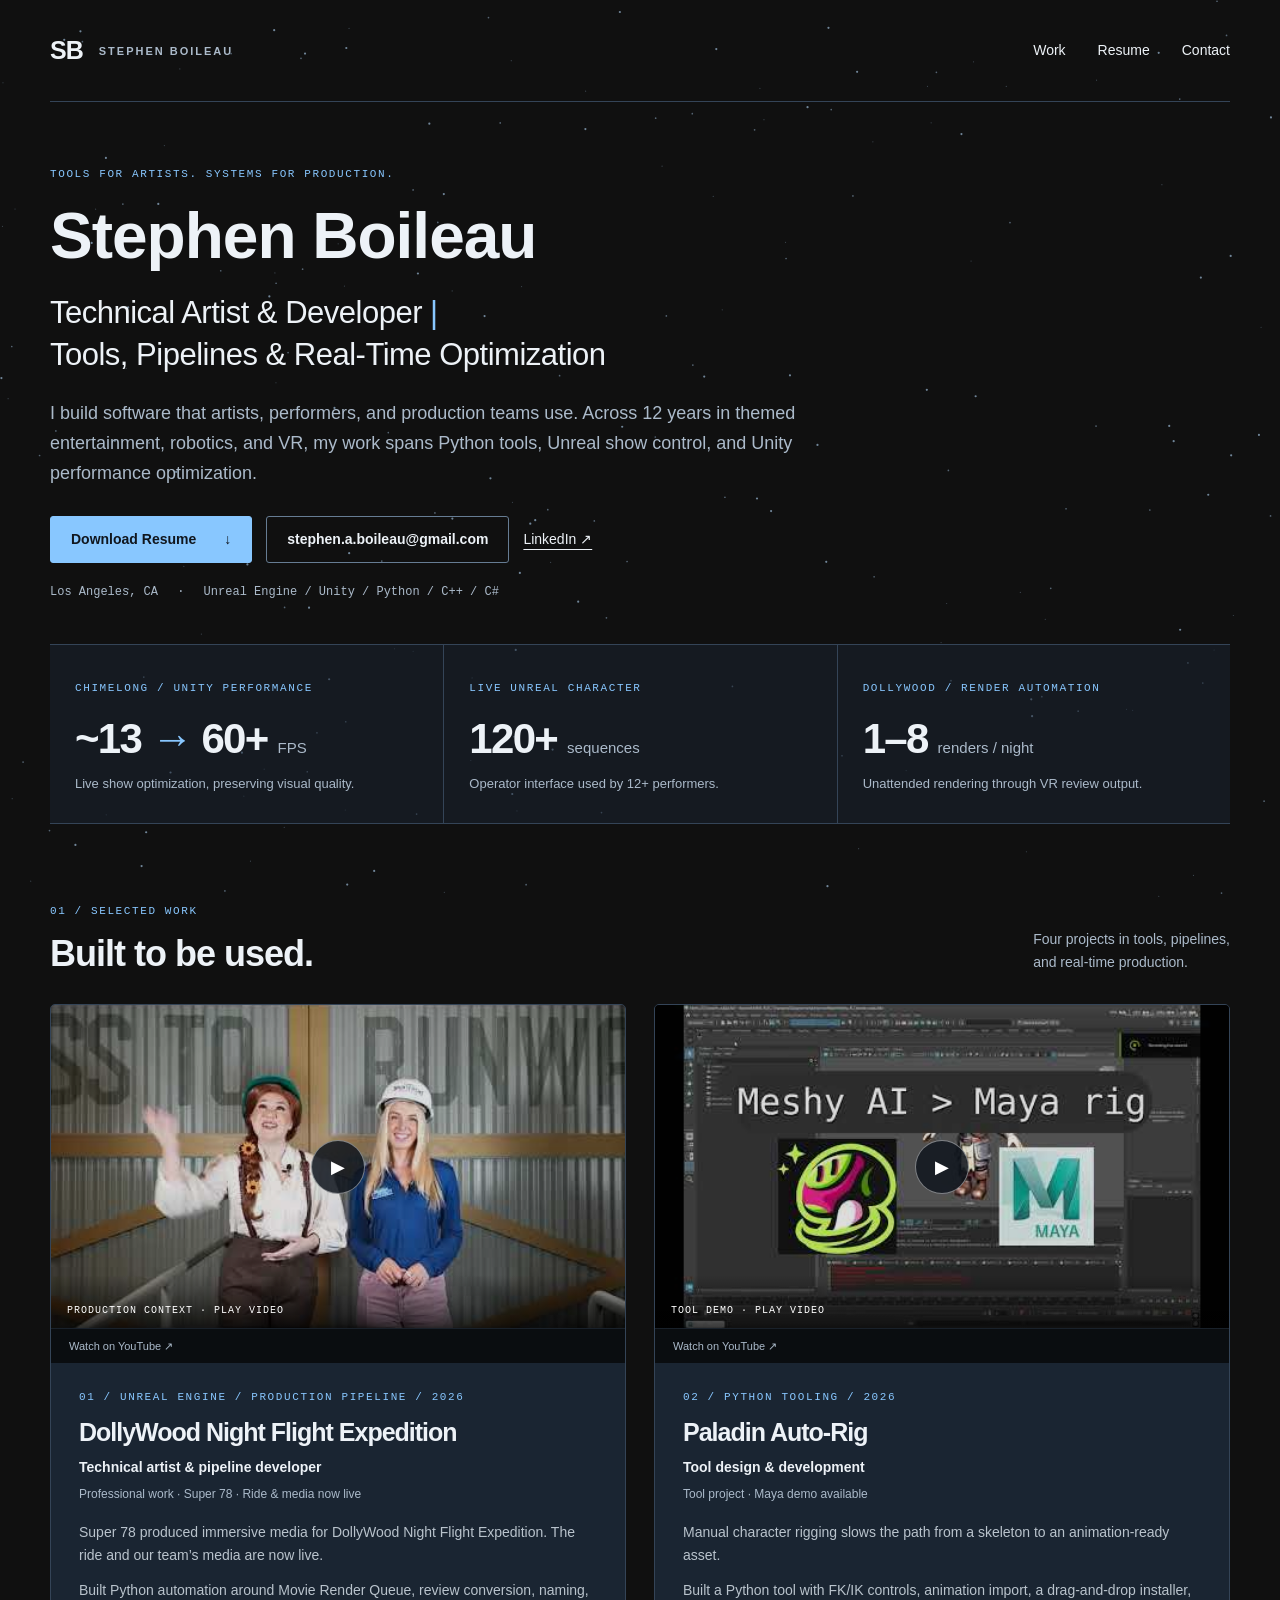
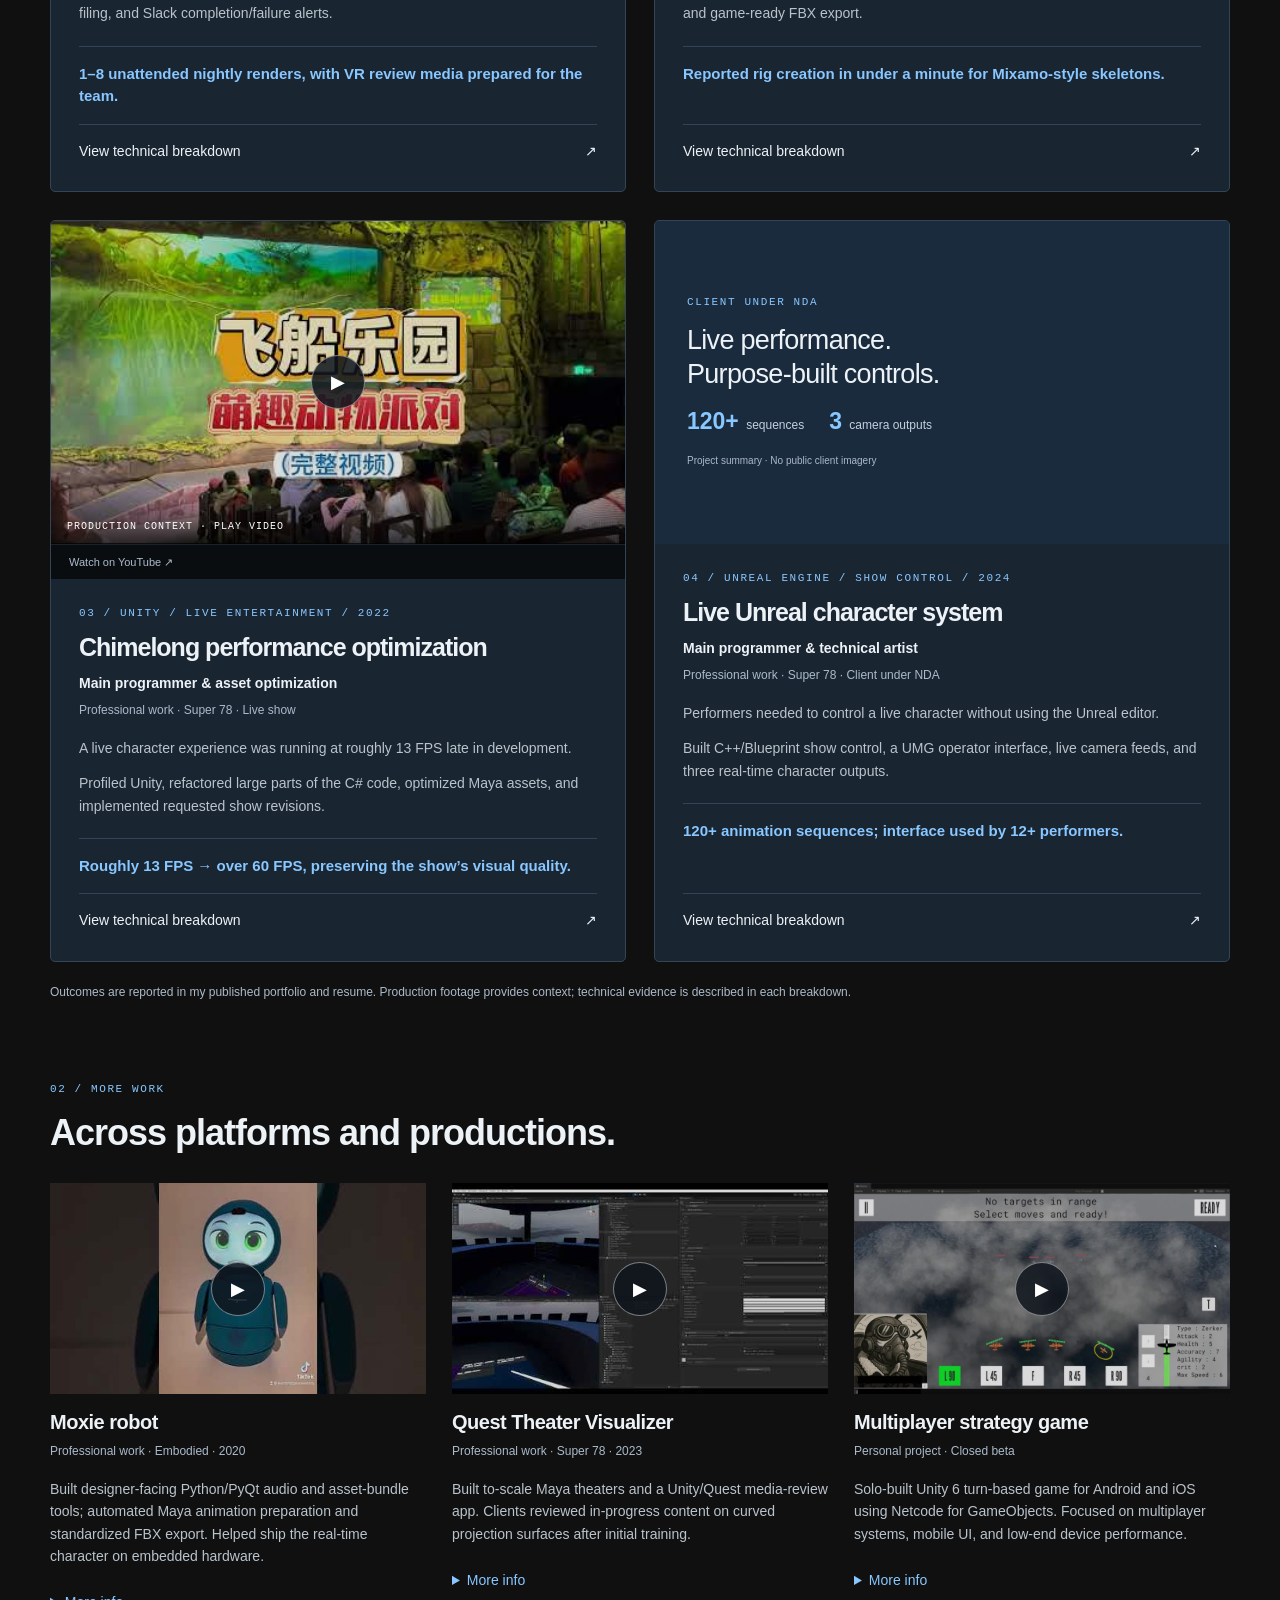
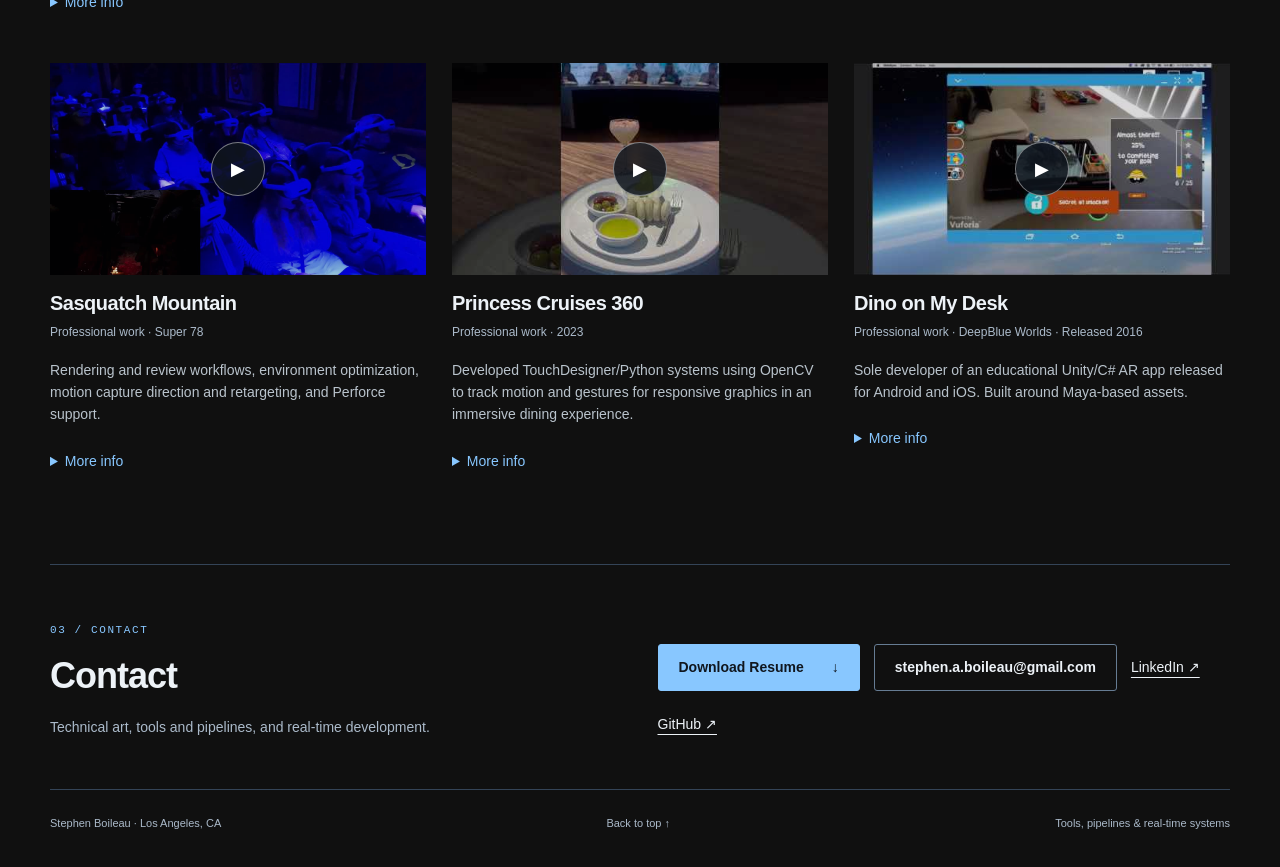
==== commit 13e1784c: "updated some minor formatting and wording" ====
--- a/index.html
+++ b/index.html
@@ -1,4 +1,4 @@
-<!doctype html><html lang="en"><head><meta charset="utf-8"><meta name="viewport" content="width=device-width,initial-scale=1"><title>Technical Artist & Developer | Stephen Boileau</title><meta name="description" content="Artist tools, production pipelines, and real-time systems by Stephen Boileau. Explore Unity optimization, Unreal show control, and Python tooling."><meta property="og:title" content="Technical Artist & Developer | Stephen Boileau"><meta property="og:description" content="Artist tools, production pipelines, and real-time systems by Stephen Boileau. Explore Unity optimization, Unreal show control, and Python tooling."><meta property="og:image" content="https://stephenboileau.github.io/assets/skBs36oo6BI.jpg"><meta name="color-scheme" content="dark"><link rel="stylesheet" href="styles.css"><script src="app.js" defer></script></head><body><a class="skip" href="#main">Skip to content</a><header class="site-header"><a class="brand" href="index.html" aria-label="Stephen Boileau home">SB<span>STEPHEN BOILEAU</span></a><nav aria-label="Main navigation"><a href="index.html#work">Work</a><a href="resume.html">Resume</a><a href="index.html#contact">Contact</a></nav></header><main id="main"><section class="hero"><div class="eyebrow">TOOLS FOR ARTISTS. SYSTEMS FOR PRODUCTION.</div><h1>Stephen Boileau</h1><h2>Technical Artist &amp; Developer <span class="headline-divider">|</span><br>Tools, Pipelines &amp; Real-Time Optimization</h2><p class="intro">I build software that artists, performers, and production teams use. Across 12 years in themed entertainment, robotics, and VR, my work spans Python tools, Unreal show control, and Unity performance optimization.</p><div class="actions"><a class="button primary" href="StephenBoileau_Resume.pdf" download>Download Resume <span aria-hidden="true">↓</span></a><a class="button email-address" href="mailto:stephen.a.boileau@gmail.com">stephen.a.boileau@gmail.com</a><a class="text-link" href="https://www.linkedin.com/in/stephen-boileau-a63ba750" target="_blank" rel="noopener">LinkedIn ↗</a></div><p class="location">Los Angeles, CA <span>·</span> Unreal Engine / Unity / Python / C++ / C#</p></section><section class="outcomes" aria-label="Selected project outcomes"><a href="chimelong.html"><span class="eyebrow">CHIMELONG / UNITY PERFORMANCE</span><strong>~13 <span>→</span> 60+ <small>FPS</small></strong><p>Live show optimization, preserving visual quality.</p></a><a href="live-character.html"><span class="eyebrow">LIVE UNREAL CHARACTER</span><strong>120+ <small>sequences</small></strong><p>Operator interface used by 12+ performers.</p></a><a href="render-automation.html"><span class="eyebrow">RENDER AUTOMATION / NIGHTFLIGHT</span><strong>1–8 <small>renders / night</small></strong><p>Unattended rendering through VR review output.</p></a></section><section id="work" class="work"><div class="section-heading"><div><span class="eyebrow">01 / SELECTED WORK</span><h2>Built to be used.</h2></div><p>Four projects in tools, pipelines,<br>and real-time production.</p></div><div class="featured-grid"><article class="project-card"><div class="card-visual"><div class="media"><button class="video-trigger" data-video="skBs36oo6BI" data-title="Paladin Auto-Rig" aria-label="Play Paladin Auto-Rig video (loads YouTube)"><img src="assets/skBs36oo6BI.jpg" alt="Video poster for Paladin Auto-Rig" loading="lazy" width="480" height="360"><span class="play" aria-hidden="true">▶</span><span class="video-label">TOOL DEMO · PLAY VIDEO</span></button></div><a class="media-fallback" href="https://www.youtube.com/watch?v=skBs36oo6BI">Watch on YouTube ↗</a></div><div class="card-copy"><div class="eyebrow">01 / PYTHON TOOLING / 2026</div><h3>Paladin Auto-Rig</h3><p class="role">Tool design & development</p><p class="status">Tool project · Maya demo available</p><details class="card-details" open><summary>Problem &amp; contribution</summary><div><p>Manual character rigging slows the path from a skeleton to an animation-ready asset.</p><p>Built a Python tool with FK/IK controls, animation import, a drag-and-drop installer, and game-ready FBX export.</p></div></details><p class="result">Reported rig creation in under a minute for Mixamo-style skeletons.</p><a class="breakdown-link" href="paladin.html">View technical breakdown <span aria-hidden="true">↗</span></a></div></article><article class="project-card"><div class="card-visual"><div class="media"><button class="video-trigger" data-video="M_pg9gNDUyY" data-title="Chimelong performance optimization" aria-label="Play Chimelong performance optimization video (loads YouTube)"><img src="assets/M_pg9gNDUyY.jpg" alt="Video poster for Chimelong performance optimization" loading="lazy" width="480" height="360"><span class="play" aria-hidden="true">▶</span><span class="video-label">PRODUCTION CONTEXT · PLAY VIDEO</span></button></div><a class="media-fallback" href="https://www.youtube.com/watch?v=M_pg9gNDUyY">Watch on YouTube ↗</a></div><div class="card-copy"><div class="eyebrow">02 / UNITY / LIVE ENTERTAINMENT / 2022</div><h3>Chimelong performance optimization</h3><p class="role">Main programmer & asset optimization</p><p class="status">Professional work · Super 78 · Live show</p><details class="card-details" open><summary>Problem &amp; contribution</summary><div><p>A live character experience was running at roughly 13 FPS late in development.</p><p>Profiled Unity, refactored large parts of the C# code, optimized Maya assets, and implemented requested show revisions.</p></div></details><p class="result">Roughly 13 FPS → over 60 FPS, preserving the show’s visual quality.</p><a class="breakdown-link" href="chimelong.html">View technical breakdown <span aria-hidden="true">↗</span></a></div></article><article class="project-card"><div class="card-visual"><div class="private-visual" role="note" aria-label="No public client imagery available"><span class="eyebrow">CLIENT UNDER NDA</span><strong>Live performance.<br>Purpose-built controls.</strong><div class="private-stats"><span><b>120+</b> sequences</span><span><b>3</b> camera outputs</span></div><small>Project summary · No public client imagery</small></div></div><div class="card-copy"><div class="eyebrow">03 / UNREAL ENGINE / SHOW CONTROL / 2024</div><h3>Live Unreal character system</h3><p class="role">Main programmer & technical artist</p><p class="status">Professional work · Super 78 · Client under NDA</p><details class="card-details" open><summary>Problem &amp; contribution</summary><div><p>Performers needed to control a live character without using the Unreal editor.</p><p>Built C++/Blueprint show control, a UMG operator interface, live camera feeds, and three real-time character outputs.</p></div></details><p class="result">120+ animation sequences; interface used by 12+ performers.</p><a class="breakdown-link" href="live-character.html">View technical breakdown <span aria-hidden="true">↗</span></a></div></article><article class="project-card"><div class="card-visual"><div class="media"><button class="video-trigger" data-video="jfr1l9Olggo" data-title="Render automation / NightFlight" aria-label="Play Render automation / NightFlight video (loads YouTube)"><img src="assets/jfr1l9Olggo.jpg" alt="Video poster for Render automation / NightFlight" loading="lazy" width="480" height="360"><span class="play" aria-hidden="true">▶</span><span class="video-label">PRODUCTION CONTEXT · PLAY VIDEO</span></button></div><a class="media-fallback" href="https://www.youtube.com/watch?v=jfr1l9Olggo">Watch on YouTube ↗</a></div><div class="card-copy"><div class="eyebrow">04 / UNREAL ENGINE / PRODUCTION PIPELINE / 2026</div><h3>Render automation / NightFlight</h3><p class="role">Technical artist & pipeline developer</p><p class="status">Professional work · Super 78</p><details class="card-details" open><summary>Problem &amp; contribution</summary><div><p>Large-format production needed render output ready for VR review and editorial.</p><p>Built Python automation around Movie Render Queue, review conversion, naming, filing, and Slack completion/failure alerts.</p></div></details><p class="result">1–8 unattended nightly renders, with VR review media prepared for the team.</p><a class="breakdown-link" href="render-automation.html">View technical breakdown <span aria-hidden="true">↗</span></a></div></article></div><p class="evidence-note">Outcomes are reported in my published portfolio and resume. Production footage provides context; technical evidence is described in each breakdown.</p></section><section class="supporting" id="supporting"><div class="section-heading"><div><span class="eyebrow">02 / MORE WORK</span><h2>Across platforms and productions.</h2></div></div><div class="support-grid"><article class="support-card"><div class="media support-media"><button type="button" class="video-trigger" data-video="Vof8ytP199w" data-title="Moxie robot" aria-label="Play Moxie robot video in place"><img src="assets/Vof8ytP199w.jpg" alt="Published video poster for Moxie robot" loading="lazy" width="480" height="270"><span class="play" aria-hidden="true">▶</span></button></div><h3>Moxie robot</h3><p class="status">Professional work · Embodied · 2020</p><p>Built designer-facing Python/PyQt audio and asset-bundle tools; automated Maya animation preparation and standardized FBX export. Helped ship the real-time character on embedded hardware.</p><details class="support-details"><summary>More info</summary><div class="original-description"><p>
+<!doctype html><html lang="en"><head><meta charset="utf-8"><meta name="viewport" content="width=device-width,initial-scale=1"><title>Technical Artist & Developer | Stephen Boileau</title><meta name="description" content="Artist tools, production pipelines, and real-time systems by Stephen Boileau. Explore Unity optimization, Unreal show control, and Python tooling."><meta property="og:title" content="Technical Artist & Developer | Stephen Boileau"><meta property="og:description" content="Artist tools, production pipelines, and real-time systems by Stephen Boileau. Explore Unity optimization, Unreal show control, and Python tooling."><meta property="og:image" content="https://stephenboileau.github.io/assets/skBs36oo6BI.jpg"><meta name="color-scheme" content="dark"><link rel="stylesheet" href="styles.css"><script src="app.js" defer></script></head><body><a class="skip" href="#main">Skip to content</a><header class="site-header"><a class="brand" href="index.html" aria-label="Stephen Boileau home">SB<span>STEPHEN BOILEAU</span></a><nav aria-label="Main navigation"><a href="index.html#work">Work</a><a href="resume.html">Resume</a><a href="index.html#contact">Contact</a></nav></header><main id="main"><section class="hero"><div class="eyebrow">TOOLS FOR ARTISTS. SYSTEMS FOR PRODUCTION.</div><h1>Stephen Boileau</h1><h2>Technical Artist &amp; Developer <span class="headline-divider">|</span><br>Tools, Pipelines &amp; Real-Time Optimization</h2><p class="intro">I build software that artists, performers, and production teams use. Across 12 years in themed entertainment, robotics, and VR, my work spans Python tools, Unreal show control, and Unity performance optimization.</p><div class="actions"><a class="button primary" href="StephenBoileau_Resume.pdf" download>Download Resume <span aria-hidden="true">↓</span></a><a class="button email-address" href="mailto:stephen.a.boileau@gmail.com">stephen.a.boileau@gmail.com</a><a class="text-link" href="https://www.linkedin.com/in/stephen-boileau-a63ba750" target="_blank" rel="noopener">LinkedIn ↗</a></div><p class="location">Los Angeles, CA <span>·</span> Unreal Engine / Unity / Python / C++ / C#</p></section><section class="outcomes" aria-label="Selected project outcomes"><a href="chimelong.html"><span class="eyebrow">CHIMELONG / UNITY PERFORMANCE</span><strong>~13 <span>→</span> 60+ <small>FPS</small></strong><p>Live show optimization, preserving visual quality.</p></a><a href="live-character.html"><span class="eyebrow">LIVE UNREAL CHARACTER</span><strong>120+ <small>sequences</small></strong><p>Operator interface used by 12+ performers.</p></a><a href="render-automation.html"><span class="eyebrow">DOLLYWOOD / RENDER AUTOMATION</span><strong>1–8 <small>renders / night</small></strong><p>Unattended rendering through VR review output.</p></a></section><section id="work" class="work"><div class="section-heading"><div><span class="eyebrow">01 / SELECTED WORK</span><h2>Built to be used.</h2></div><p>Four projects in tools, pipelines,<br>and real-time production.</p></div><div class="featured-grid"><article class="project-card"><div class="card-visual"><div class="media"><button class="video-trigger" data-video="jfr1l9Olggo" data-title="DollyWood Night Flight Expedition" aria-label="Play DollyWood Night Flight Expedition video (loads YouTube)"><img src="assets/jfr1l9Olggo.jpg" alt="Video poster for DollyWood Night Flight Expedition" loading="lazy" width="480" height="360"><span class="play" aria-hidden="true">▶</span><span class="video-label">PRODUCTION CONTEXT · PLAY VIDEO</span></button></div><a class="media-fallback" href="https://www.youtube.com/watch?v=jfr1l9Olggo">Watch on YouTube ↗</a></div><div class="card-copy"><div class="eyebrow">01 / UNREAL ENGINE / PRODUCTION PIPELINE / 2026</div><h3>DollyWood Night Flight Expedition</h3><p class="role">Technical artist & pipeline developer</p><p class="status">Professional work · Super 78 · Ride &amp; media now live</p><details class="card-details" open><summary>Problem &amp; contribution</summary><div><p>Super 78 produced immersive media for DollyWood Night Flight Expedition. The ride and our team’s media are now live.</p><p>Built Python automation around Movie Render Queue, review conversion, naming, filing, and Slack completion/failure alerts.</p></div></details><p class="result">1–8 unattended nightly renders, with VR review media prepared for the team.</p><a class="breakdown-link" href="render-automation.html">View technical breakdown <span aria-hidden="true">↗</span></a></div></article><article class="project-card"><div class="card-visual"><div class="media"><button class="video-trigger" data-video="skBs36oo6BI" data-title="Paladin Auto-Rig" aria-label="Play Paladin Auto-Rig video (loads YouTube)"><img src="assets/skBs36oo6BI.jpg" alt="Video poster for Paladin Auto-Rig" loading="lazy" width="480" height="360"><span class="play" aria-hidden="true">▶</span><span class="video-label">TOOL DEMO · PLAY VIDEO</span></button></div><a class="media-fallback" href="https://www.youtube.com/watch?v=skBs36oo6BI">Watch on YouTube ↗</a></div><div class="card-copy"><div class="eyebrow">02 / PYTHON TOOLING / 2026</div><h3>Paladin Auto-Rig</h3><p class="role">Tool design & development</p><p class="status">Tool project · Maya demo available</p><details class="card-details" open><summary>Problem &amp; contribution</summary><div><p>Manual character rigging slows the path from a skeleton to an animation-ready asset.</p><p>Built a Python tool with FK/IK controls, animation import, a drag-and-drop installer, and game-ready FBX export.</p></div></details><p class="result">Reported rig creation in under a minute for Mixamo-style skeletons.</p><a class="breakdown-link" href="paladin.html">View technical breakdown <span aria-hidden="true">↗</span></a></div></article><article class="project-card"><div class="card-visual"><div class="media"><button class="video-trigger" data-video="M_pg9gNDUyY" data-title="Chimelong performance optimization" aria-label="Play Chimelong performance optimization video (loads YouTube)"><img src="assets/M_pg9gNDUyY.jpg" alt="Video poster for Chimelong performance optimization" loading="lazy" width="480" height="360"><span class="play" aria-hidden="true">▶</span><span class="video-label">PRODUCTION CONTEXT · PLAY VIDEO</span></button></div><a class="media-fallback" href="https://www.youtube.com/watch?v=M_pg9gNDUyY">Watch on YouTube ↗</a></div><div class="card-copy"><div class="eyebrow">03 / UNITY / LIVE ENTERTAINMENT / 2022</div><h3>Chimelong performance optimization</h3><p class="role">Main programmer & asset optimization</p><p class="status">Professional work · Super 78 · Live show</p><details class="card-details" open><summary>Problem &amp; contribution</summary><div><p>A live character experience was running at roughly 13 FPS late in development.</p><p>Profiled Unity, refactored large parts of the C# code, optimized Maya assets, and implemented requested show revisions.</p></div></details><p class="result">Roughly 13 FPS → over 60 FPS, preserving the show’s visual quality.</p><a class="breakdown-link" href="chimelong.html">View technical breakdown <span aria-hidden="true">↗</span></a></div></article><article class="project-card"><div class="card-visual"><div class="private-visual" role="note" aria-label="No public client imagery available"><span class="eyebrow">CLIENT UNDER NDA</span><strong>Live performance.<br>Purpose-built controls.</strong><div class="private-stats"><span><b>120+</b> sequences</span><span><b>3</b> camera outputs</span></div><small>Project summary · No public client imagery</small></div></div><div class="card-copy"><div class="eyebrow">04 / UNREAL ENGINE / SHOW CONTROL / 2024</div><h3>Live Unreal character system</h3><p class="role">Main programmer & technical artist</p><p class="status">Professional work · Super 78 · Client under NDA</p><details class="card-details" open><summary>Problem &amp; contribution</summary><div><p>Performers needed to control a live character without using the Unreal editor.</p><p>Built C++/Blueprint show control, a UMG operator interface, live camera feeds, and three real-time character outputs.</p></div></details><p class="result">120+ animation sequences; interface used by 12+ performers.</p><a class="breakdown-link" href="live-character.html">View technical breakdown <span aria-hidden="true">↗</span></a></div></article></div><p class="evidence-note">Outcomes are reported in my published portfolio and resume. Production footage provides context; technical evidence is described in each breakdown.</p></section><section class="supporting" id="supporting"><div class="section-heading"><div><span class="eyebrow">02 / MORE WORK</span><h2>Across platforms and productions.</h2></div></div><div class="support-grid"><article class="support-card"><div class="media support-media"><button type="button" class="video-trigger" data-video="Vof8ytP199w" data-title="Moxie robot" aria-label="Play Moxie robot video in place"><img src="assets/Vof8ytP199w.jpg" alt="Published video poster for Moxie robot" loading="lazy" width="480" height="270"><span class="play" aria-hidden="true">▶</span></button></div><h3>Moxie robot</h3><p class="status">Professional work · Embodied · 2020</p><p>Built designer-facing Python/PyQt audio and asset-bundle tools; automated Maya animation preparation and standardized FBX export. Helped ship the real-time character on embedded hardware.</p><details class="support-details"><summary>More info</summary><div class="original-description"><p>
 Worked at Embodied Inc. as a Technical Artist helping bring the Moxie robot to market, which launched in April 2020. Moxie is a social robot designed to support child development through expressive real-time character animation and interactive experiences.
 </p>
 
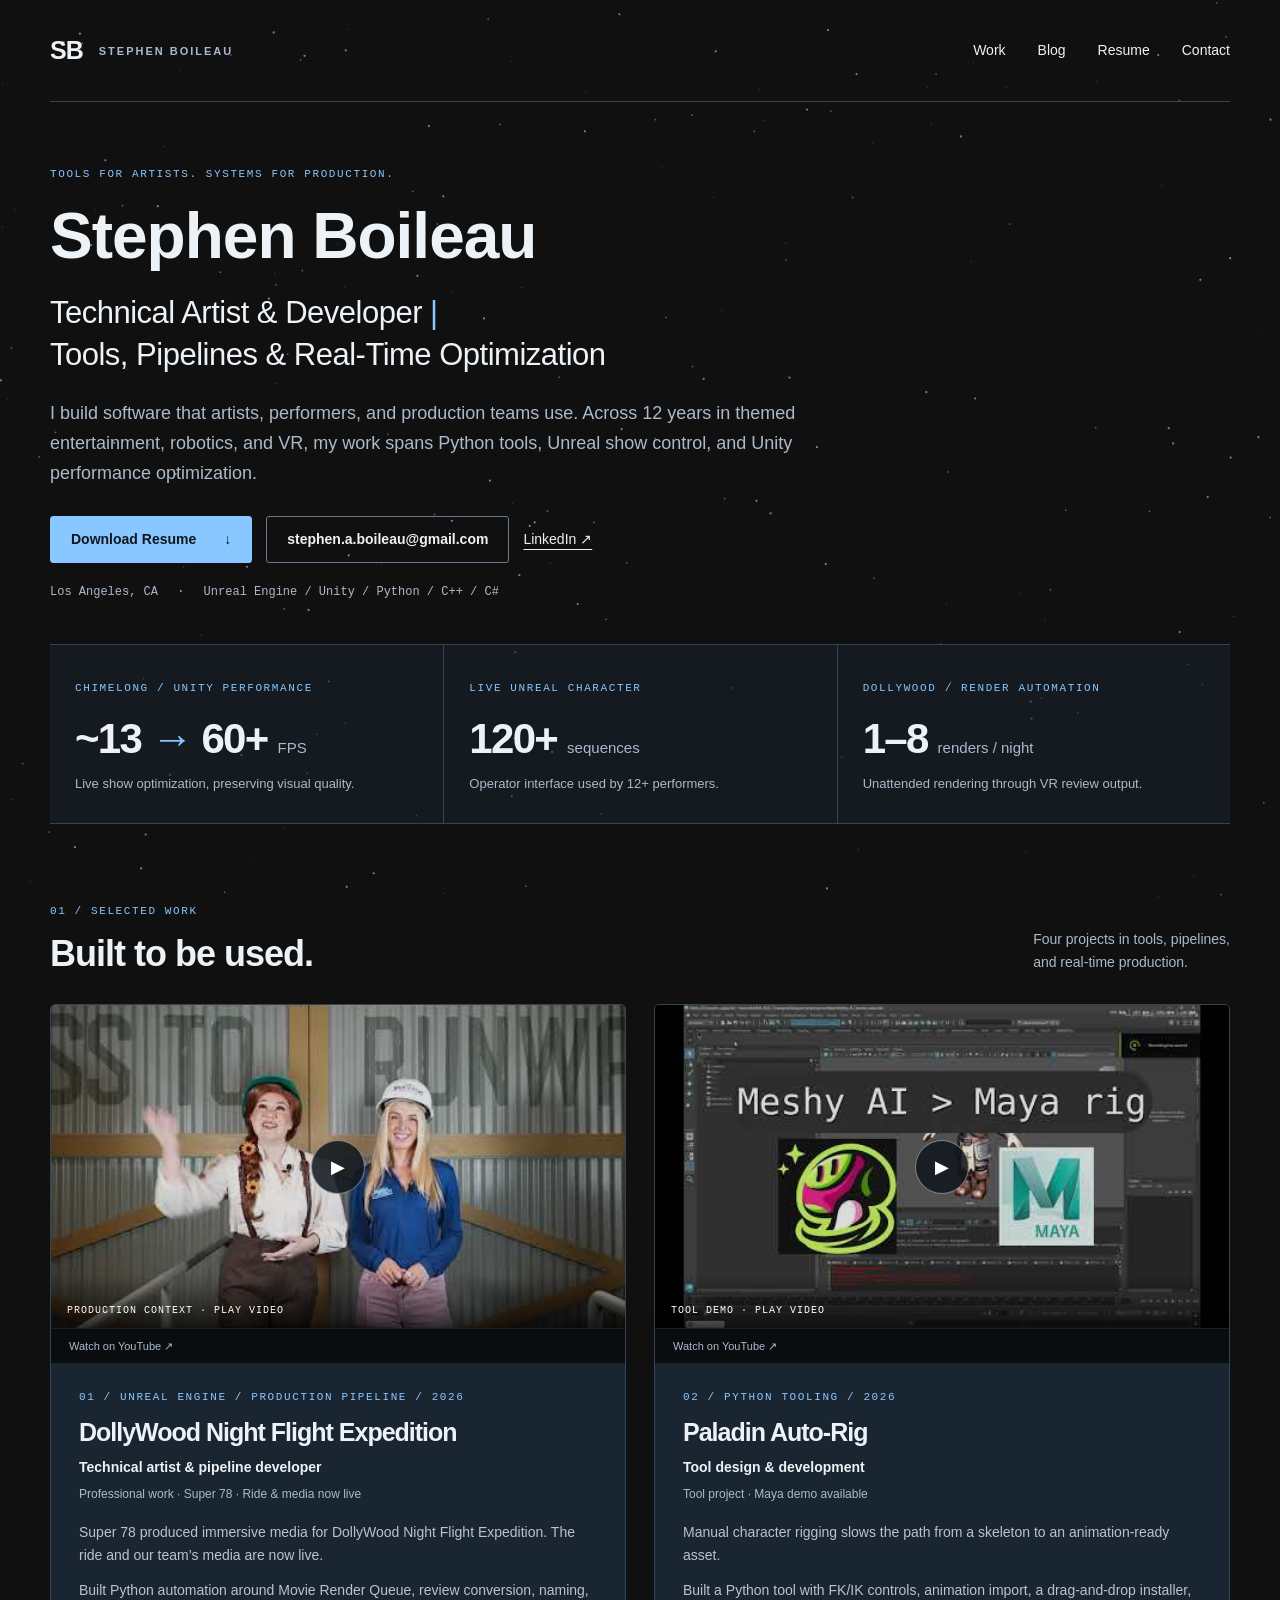
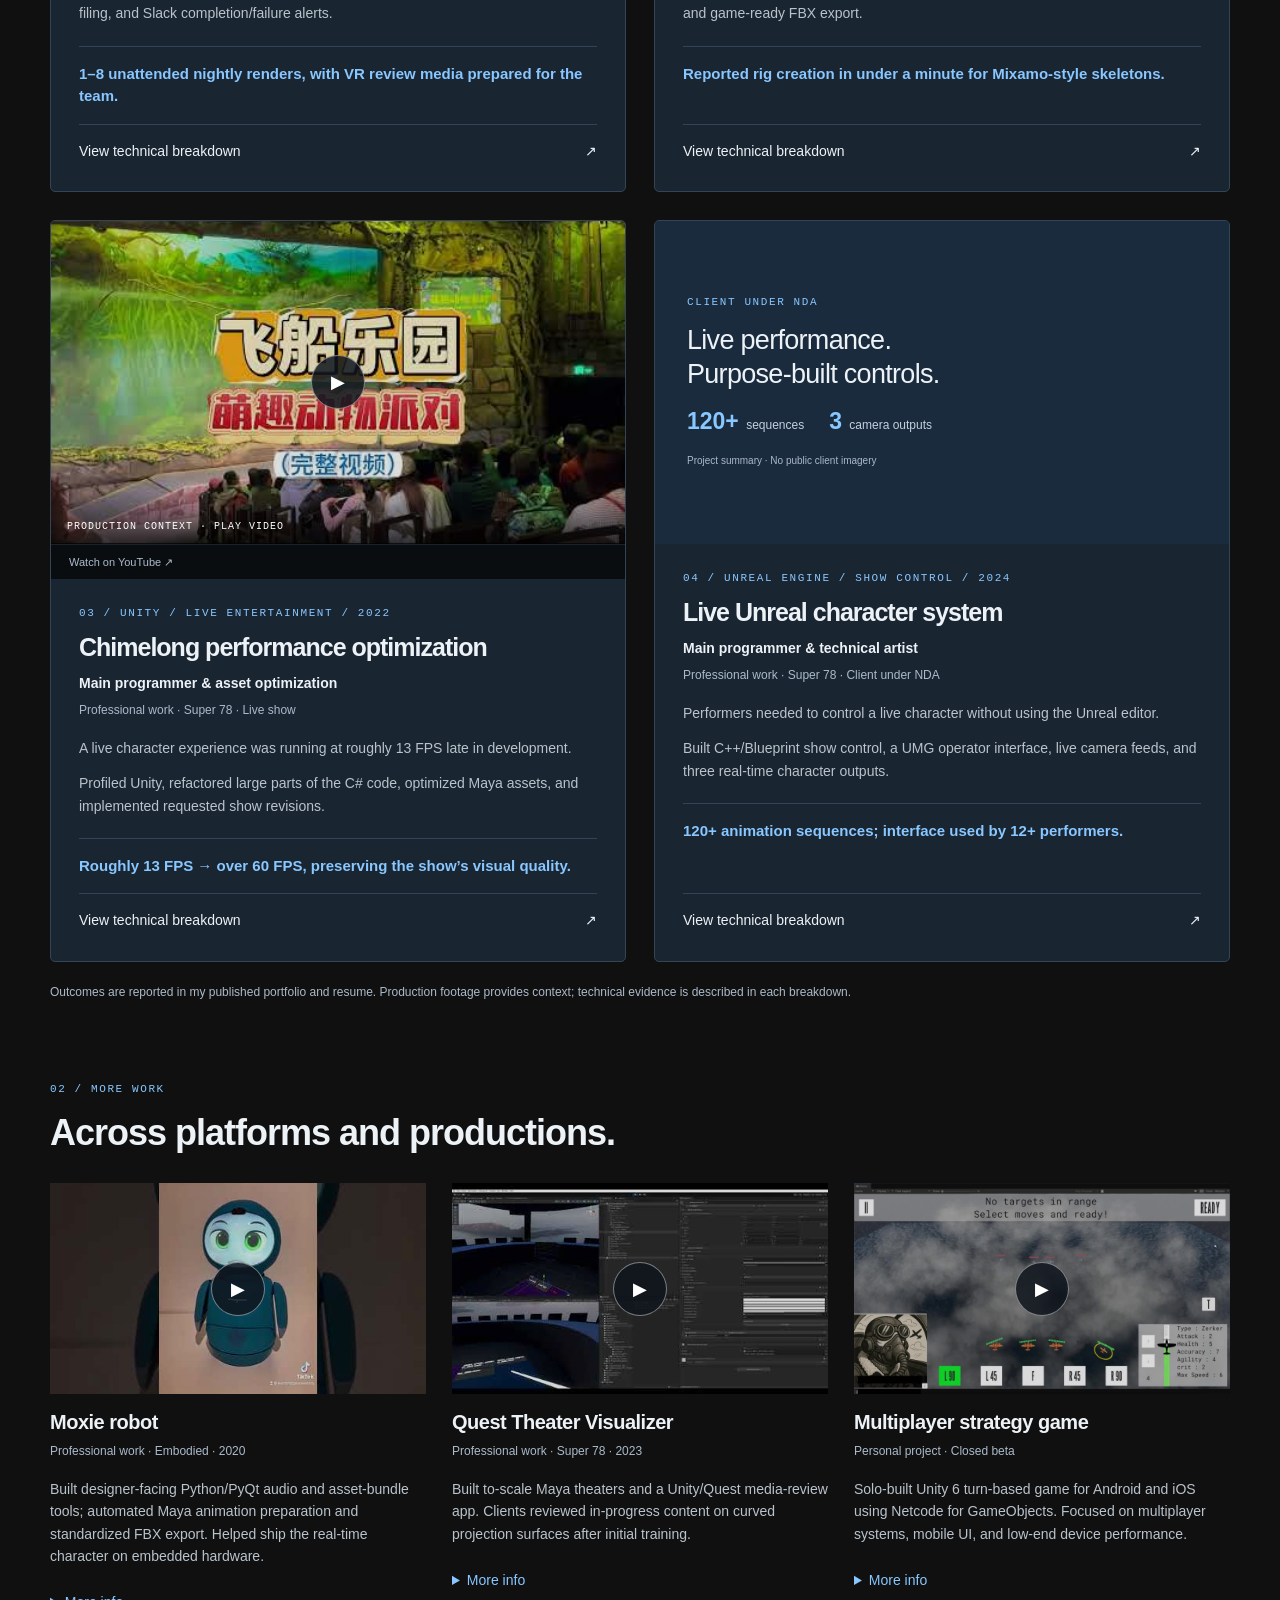
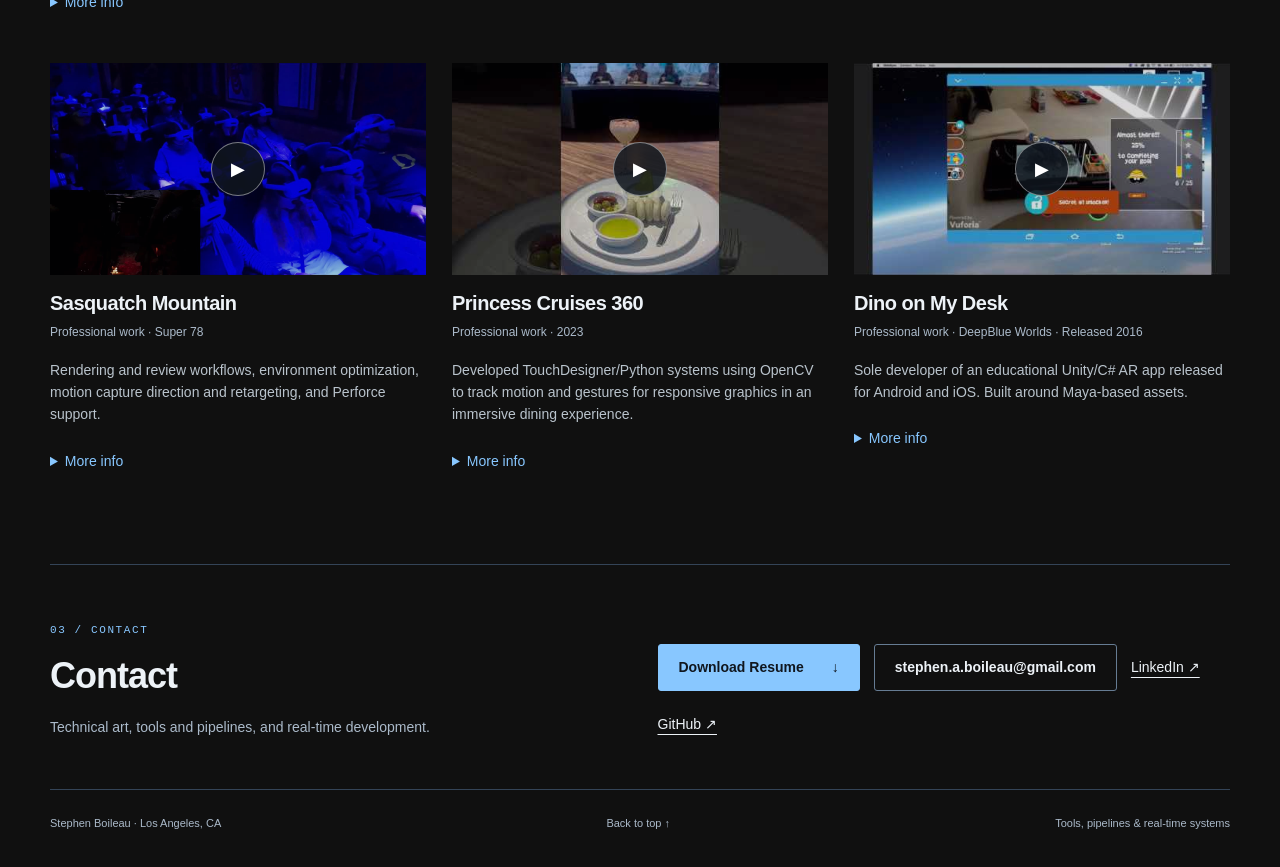
==== commit b115d67f: "Add blog with Paladin post and Devlog #1 on the level art pipeline - Rebuild blog.html as a blog hom" ====
--- a/index.html
+++ b/index.html
@@ -1,4 +1,4 @@
-<!doctype html><html lang="en"><head><meta charset="utf-8"><meta name="viewport" content="width=device-width,initial-scale=1"><title>Technical Artist & Developer | Stephen Boileau</title><meta name="description" content="Artist tools, production pipelines, and real-time systems by Stephen Boileau. Explore Unity optimization, Unreal show control, and Python tooling."><meta property="og:title" content="Technical Artist & Developer | Stephen Boileau"><meta property="og:description" content="Artist tools, production pipelines, and real-time systems by Stephen Boileau. Explore Unity optimization, Unreal show control, and Python tooling."><meta property="og:image" content="https://stephenboileau.github.io/assets/skBs36oo6BI.jpg"><meta name="color-scheme" content="dark"><link rel="stylesheet" href="styles.css"><script src="app.js" defer></script></head><body><a class="skip" href="#main">Skip to content</a><header class="site-header"><a class="brand" href="index.html" aria-label="Stephen Boileau home">SB<span>STEPHEN BOILEAU</span></a><nav aria-label="Main navigation"><a href="index.html#work">Work</a><a href="resume.html">Resume</a><a href="index.html#contact">Contact</a></nav></header><main id="main"><section class="hero"><div class="eyebrow">TOOLS FOR ARTISTS. SYSTEMS FOR PRODUCTION.</div><h1>Stephen Boileau</h1><h2>Technical Artist &amp; Developer <span class="headline-divider">|</span><br>Tools, Pipelines &amp; Real-Time Optimization</h2><p class="intro">I build software that artists, performers, and production teams use. Across 12 years in themed entertainment, robotics, and VR, my work spans Python tools, Unreal show control, and Unity performance optimization.</p><div class="actions"><a class="button primary" href="StephenBoileau_Resume.pdf" download>Download Resume <span aria-hidden="true">↓</span></a><a class="button email-address" href="mailto:stephen.a.boileau@gmail.com">stephen.a.boileau@gmail.com</a><a class="text-link" href="https://www.linkedin.com/in/stephen-boileau-a63ba750" target="_blank" rel="noopener">LinkedIn ↗</a></div><p class="location">Los Angeles, CA <span>·</span> Unreal Engine / Unity / Python / C++ / C#</p></section><section class="outcomes" aria-label="Selected project outcomes"><a href="chimelong.html"><span class="eyebrow">CHIMELONG / UNITY PERFORMANCE</span><strong>~13 <span>→</span> 60+ <small>FPS</small></strong><p>Live show optimization, preserving visual quality.</p></a><a href="live-character.html"><span class="eyebrow">LIVE UNREAL CHARACTER</span><strong>120+ <small>sequences</small></strong><p>Operator interface used by 12+ performers.</p></a><a href="render-automation.html"><span class="eyebrow">DOLLYWOOD / RENDER AUTOMATION</span><strong>1–8 <small>renders / night</small></strong><p>Unattended rendering through VR review output.</p></a></section><section id="work" class="work"><div class="section-heading"><div><span class="eyebrow">01 / SELECTED WORK</span><h2>Built to be used.</h2></div><p>Four projects in tools, pipelines,<br>and real-time production.</p></div><div class="featured-grid"><article class="project-card"><div class="card-visual"><div class="media"><button class="video-trigger" data-video="jfr1l9Olggo" data-title="DollyWood Night Flight Expedition" aria-label="Play DollyWood Night Flight Expedition video (loads YouTube)"><img src="assets/jfr1l9Olggo.jpg" alt="Video poster for DollyWood Night Flight Expedition" loading="lazy" width="480" height="360"><span class="play" aria-hidden="true">▶</span><span class="video-label">PRODUCTION CONTEXT · PLAY VIDEO</span></button></div><a class="media-fallback" href="https://www.youtube.com/watch?v=jfr1l9Olggo">Watch on YouTube ↗</a></div><div class="card-copy"><div class="eyebrow">01 / UNREAL ENGINE / PRODUCTION PIPELINE / 2026</div><h3>DollyWood Night Flight Expedition</h3><p class="role">Technical artist & pipeline developer</p><p class="status">Professional work · Super 78 · Ride &amp; media now live</p><details class="card-details" open><summary>Problem &amp; contribution</summary><div><p>Super 78 produced immersive media for DollyWood Night Flight Expedition. The ride and our team’s media are now live.</p><p>Built Python automation around Movie Render Queue, review conversion, naming, filing, and Slack completion/failure alerts.</p></div></details><p class="result">1–8 unattended nightly renders, with VR review media prepared for the team.</p><a class="breakdown-link" href="render-automation.html">View technical breakdown <span aria-hidden="true">↗</span></a></div></article><article class="project-card"><div class="card-visual"><div class="media"><button class="video-trigger" data-video="skBs36oo6BI" data-title="Paladin Auto-Rig" aria-label="Play Paladin Auto-Rig video (loads YouTube)"><img src="assets/skBs36oo6BI.jpg" alt="Video poster for Paladin Auto-Rig" loading="lazy" width="480" height="360"><span class="play" aria-hidden="true">▶</span><span class="video-label">TOOL DEMO · PLAY VIDEO</span></button></div><a class="media-fallback" href="https://www.youtube.com/watch?v=skBs36oo6BI">Watch on YouTube ↗</a></div><div class="card-copy"><div class="eyebrow">02 / PYTHON TOOLING / 2026</div><h3>Paladin Auto-Rig</h3><p class="role">Tool design & development</p><p class="status">Tool project · Maya demo available</p><details class="card-details" open><summary>Problem &amp; contribution</summary><div><p>Manual character rigging slows the path from a skeleton to an animation-ready asset.</p><p>Built a Python tool with FK/IK controls, animation import, a drag-and-drop installer, and game-ready FBX export.</p></div></details><p class="result">Reported rig creation in under a minute for Mixamo-style skeletons.</p><a class="breakdown-link" href="paladin.html">View technical breakdown <span aria-hidden="true">↗</span></a></div></article><article class="project-card"><div class="card-visual"><div class="media"><button class="video-trigger" data-video="M_pg9gNDUyY" data-title="Chimelong performance optimization" aria-label="Play Chimelong performance optimization video (loads YouTube)"><img src="assets/M_pg9gNDUyY.jpg" alt="Video poster for Chimelong performance optimization" loading="lazy" width="480" height="360"><span class="play" aria-hidden="true">▶</span><span class="video-label">PRODUCTION CONTEXT · PLAY VIDEO</span></button></div><a class="media-fallback" href="https://www.youtube.com/watch?v=M_pg9gNDUyY">Watch on YouTube ↗</a></div><div class="card-copy"><div class="eyebrow">03 / UNITY / LIVE ENTERTAINMENT / 2022</div><h3>Chimelong performance optimization</h3><p class="role">Main programmer & asset optimization</p><p class="status">Professional work · Super 78 · Live show</p><details class="card-details" open><summary>Problem &amp; contribution</summary><div><p>A live character experience was running at roughly 13 FPS late in development.</p><p>Profiled Unity, refactored large parts of the C# code, optimized Maya assets, and implemented requested show revisions.</p></div></details><p class="result">Roughly 13 FPS → over 60 FPS, preserving the show’s visual quality.</p><a class="breakdown-link" href="chimelong.html">View technical breakdown <span aria-hidden="true">↗</span></a></div></article><article class="project-card"><div class="card-visual"><div class="private-visual" role="note" aria-label="No public client imagery available"><span class="eyebrow">CLIENT UNDER NDA</span><strong>Live performance.<br>Purpose-built controls.</strong><div class="private-stats"><span><b>120+</b> sequences</span><span><b>3</b> camera outputs</span></div><small>Project summary · No public client imagery</small></div></div><div class="card-copy"><div class="eyebrow">04 / UNREAL ENGINE / SHOW CONTROL / 2024</div><h3>Live Unreal character system</h3><p class="role">Main programmer & technical artist</p><p class="status">Professional work · Super 78 · Client under NDA</p><details class="card-details" open><summary>Problem &amp; contribution</summary><div><p>Performers needed to control a live character without using the Unreal editor.</p><p>Built C++/Blueprint show control, a UMG operator interface, live camera feeds, and three real-time character outputs.</p></div></details><p class="result">120+ animation sequences; interface used by 12+ performers.</p><a class="breakdown-link" href="live-character.html">View technical breakdown <span aria-hidden="true">↗</span></a></div></article></div><p class="evidence-note">Outcomes are reported in my published portfolio and resume. Production footage provides context; technical evidence is described in each breakdown.</p></section><section class="supporting" id="supporting"><div class="section-heading"><div><span class="eyebrow">02 / MORE WORK</span><h2>Across platforms and productions.</h2></div></div><div class="support-grid"><article class="support-card"><div class="media support-media"><button type="button" class="video-trigger" data-video="Vof8ytP199w" data-title="Moxie robot" aria-label="Play Moxie robot video in place"><img src="assets/Vof8ytP199w.jpg" alt="Published video poster for Moxie robot" loading="lazy" width="480" height="270"><span class="play" aria-hidden="true">▶</span></button></div><h3>Moxie robot</h3><p class="status">Professional work · Embodied · 2020</p><p>Built designer-facing Python/PyQt audio and asset-bundle tools; automated Maya animation preparation and standardized FBX export. Helped ship the real-time character on embedded hardware.</p><details class="support-details"><summary>More info</summary><div class="original-description"><p>
+<!doctype html><html lang="en"><head><meta charset="utf-8"><meta name="viewport" content="width=device-width,initial-scale=1"><title>Technical Artist & Developer | Stephen Boileau</title><meta name="description" content="Artist tools, production pipelines, and real-time systems by Stephen Boileau. Explore Unity optimization, Unreal show control, and Python tooling."><meta property="og:title" content="Technical Artist & Developer | Stephen Boileau"><meta property="og:description" content="Artist tools, production pipelines, and real-time systems by Stephen Boileau. Explore Unity optimization, Unreal show control, and Python tooling."><meta property="og:image" content="https://stephenboileau.github.io/assets/skBs36oo6BI.jpg"><meta name="color-scheme" content="dark"><link rel="stylesheet" href="styles.css"><script src="app.js" defer></script></head><body><a class="skip" href="#main">Skip to content</a><header class="site-header"><a class="brand" href="index.html" aria-label="Stephen Boileau home">SB<span>STEPHEN BOILEAU</span></a><nav aria-label="Main navigation"><a href="index.html#work">Work</a><a href="blog.html">Blog</a><a href="resume.html">Resume</a><a href="index.html#contact">Contact</a></nav></header><main id="main"><section class="hero"><div class="eyebrow">TOOLS FOR ARTISTS. SYSTEMS FOR PRODUCTION.</div><h1>Stephen Boileau</h1><h2>Technical Artist &amp; Developer <span class="headline-divider">|</span><br>Tools, Pipelines &amp; Real-Time Optimization</h2><p class="intro">I build software that artists, performers, and production teams use. Across 12 years in themed entertainment, robotics, and VR, my work spans Python tools, Unreal show control, and Unity performance optimization.</p><div class="actions"><a class="button primary" href="StephenBoileau_Resume.pdf" download>Download Resume <span aria-hidden="true">↓</span></a><a class="button email-address" href="mailto:stephen.a.boileau@gmail.com">stephen.a.boileau@gmail.com</a><a class="text-link" href="https://www.linkedin.com/in/stephen-boileau-a63ba750" target="_blank" rel="noopener">LinkedIn ↗</a></div><p class="location">Los Angeles, CA <span>·</span> Unreal Engine / Unity / Python / C++ / C#</p></section><section class="outcomes" aria-label="Selected project outcomes"><a href="chimelong.html"><span class="eyebrow">CHIMELONG / UNITY PERFORMANCE</span><strong>~13 <span>→</span> 60+ <small>FPS</small></strong><p>Live show optimization, preserving visual quality.</p></a><a href="live-character.html"><span class="eyebrow">LIVE UNREAL CHARACTER</span><strong>120+ <small>sequences</small></strong><p>Operator interface used by 12+ performers.</p></a><a href="render-automation.html"><span class="eyebrow">DOLLYWOOD / RENDER AUTOMATION</span><strong>1–8 <small>renders / night</small></strong><p>Unattended rendering through VR review output.</p></a></section><section id="work" class="work"><div class="section-heading"><div><span class="eyebrow">01 / SELECTED WORK</span><h2>Built to be used.</h2></div><p>Four projects in tools, pipelines,<br>and real-time production.</p></div><div class="featured-grid"><article class="project-card"><div class="card-visual"><div class="media"><button class="video-trigger" data-video="jfr1l9Olggo" data-title="DollyWood Night Flight Expedition" aria-label="Play DollyWood Night Flight Expedition video (loads YouTube)"><img src="assets/jfr1l9Olggo.jpg" alt="Video poster for DollyWood Night Flight Expedition" loading="lazy" width="480" height="360"><span class="play" aria-hidden="true">▶</span><span class="video-label">PRODUCTION CONTEXT · PLAY VIDEO</span></button></div><a class="media-fallback" href="https://www.youtube.com/watch?v=jfr1l9Olggo">Watch on YouTube ↗</a></div><div class="card-copy"><div class="eyebrow">01 / UNREAL ENGINE / PRODUCTION PIPELINE / 2026</div><h3>DollyWood Night Flight Expedition</h3><p class="role">Technical artist & pipeline developer</p><p class="status">Professional work · Super 78 · Ride &amp; media now live</p><details class="card-details" open><summary>Problem &amp; contribution</summary><div><p>Super 78 produced immersive media for DollyWood Night Flight Expedition. The ride and our team’s media are now live.</p><p>Built Python automation around Movie Render Queue, review conversion, naming, filing, and Slack completion/failure alerts.</p></div></details><p class="result">1–8 unattended nightly renders, with VR review media prepared for the team.</p><a class="breakdown-link" href="render-automation.html">View technical breakdown <span aria-hidden="true">↗</span></a></div></article><article class="project-card"><div class="card-visual"><div class="media"><button class="video-trigger" data-video="skBs36oo6BI" data-title="Paladin Auto-Rig" aria-label="Play Paladin Auto-Rig video (loads YouTube)"><img src="assets/skBs36oo6BI.jpg" alt="Video poster for Paladin Auto-Rig" loading="lazy" width="480" height="360"><span class="play" aria-hidden="true">▶</span><span class="video-label">TOOL DEMO · PLAY VIDEO</span></button></div><a class="media-fallback" href="https://www.youtube.com/watch?v=skBs36oo6BI">Watch on YouTube ↗</a></div><div class="card-copy"><div class="eyebrow">02 / PYTHON TOOLING / 2026</div><h3>Paladin Auto-Rig</h3><p class="role">Tool design & development</p><p class="status">Tool project · Maya demo available</p><details class="card-details" open><summary>Problem &amp; contribution</summary><div><p>Manual character rigging slows the path from a skeleton to an animation-ready asset.</p><p>Built a Python tool with FK/IK controls, animation import, a drag-and-drop installer, and game-ready FBX export.</p></div></details><p class="result">Reported rig creation in under a minute for Mixamo-style skeletons.</p><a class="breakdown-link" href="paladin.html">View technical breakdown <span aria-hidden="true">↗</span></a></div></article><article class="project-card"><div class="card-visual"><div class="media"><button class="video-trigger" data-video="M_pg9gNDUyY" data-title="Chimelong performance optimization" aria-label="Play Chimelong performance optimization video (loads YouTube)"><img src="assets/M_pg9gNDUyY.jpg" alt="Video poster for Chimelong performance optimization" loading="lazy" width="480" height="360"><span class="play" aria-hidden="true">▶</span><span class="video-label">PRODUCTION CONTEXT · PLAY VIDEO</span></button></div><a class="media-fallback" href="https://www.youtube.com/watch?v=M_pg9gNDUyY">Watch on YouTube ↗</a></div><div class="card-copy"><div class="eyebrow">03 / UNITY / LIVE ENTERTAINMENT / 2022</div><h3>Chimelong performance optimization</h3><p class="role">Main programmer & asset optimization</p><p class="status">Professional work · Super 78 · Live show</p><details class="card-details" open><summary>Problem &amp; contribution</summary><div><p>A live character experience was running at roughly 13 FPS late in development.</p><p>Profiled Unity, refactored large parts of the C# code, optimized Maya assets, and implemented requested show revisions.</p></div></details><p class="result">Roughly 13 FPS → over 60 FPS, preserving the show’s visual quality.</p><a class="breakdown-link" href="chimelong.html">View technical breakdown <span aria-hidden="true">↗</span></a></div></article><article class="project-card"><div class="card-visual"><div class="private-visual" role="note" aria-label="No public client imagery available"><span class="eyebrow">CLIENT UNDER NDA</span><strong>Live performance.<br>Purpose-built controls.</strong><div class="private-stats"><span><b>120+</b> sequences</span><span><b>3</b> camera outputs</span></div><small>Project summary · No public client imagery</small></div></div><div class="card-copy"><div class="eyebrow">04 / UNREAL ENGINE / SHOW CONTROL / 2024</div><h3>Live Unreal character system</h3><p class="role">Main programmer & technical artist</p><p class="status">Professional work · Super 78 · Client under NDA</p><details class="card-details" open><summary>Problem &amp; contribution</summary><div><p>Performers needed to control a live character without using the Unreal editor.</p><p>Built C++/Blueprint show control, a UMG operator interface, live camera feeds, and three real-time character outputs.</p></div></details><p class="result">120+ animation sequences; interface used by 12+ performers.</p><a class="breakdown-link" href="live-character.html">View technical breakdown <span aria-hidden="true">↗</span></a></div></article></div><p class="evidence-note">Outcomes are reported in my published portfolio and resume. Production footage provides context; technical evidence is described in each breakdown.</p></section><section class="supporting" id="supporting"><div class="section-heading"><div><span class="eyebrow">02 / MORE WORK</span><h2>Across platforms and productions.</h2></div></div><div class="support-grid"><article class="support-card"><div class="media support-media"><button type="button" class="video-trigger" data-video="Vof8ytP199w" data-title="Moxie robot" aria-label="Play Moxie robot video in place"><img src="assets/Vof8ytP199w.jpg" alt="Published video poster for Moxie robot" loading="lazy" width="480" height="270"><span class="play" aria-hidden="true">▶</span></button></div><h3>Moxie robot</h3><p class="status">Professional work · Embodied · 2020</p><p>Built designer-facing Python/PyQt audio and asset-bundle tools; automated Maya animation preparation and standardized FBX export. Helped ship the real-time character on embedded hardware.</p><details class="support-details"><summary>More info</summary><div class="original-description"><p>
 Worked at Embodied Inc. as a Technical Artist helping bring the Moxie robot to market, which launched in April 2020. Moxie is a social robot designed to support child development through expressive real-time character animation and interactive experiences.
 </p>
 
--- a/styles.css
+++ b/styles.css
@@ -87,3 +87,56 @@
 @media print{body{background:white;color:black;font-size:11pt}.site-header,footer,.actions,.skip,.resume-links,.resume-heading>.status{display:none}.resume-main{width:100%;margin:0;padding:0;max-width:none}.resume-main p,.resume-main li,.skills dd,.job-header p{color:#222}.resume-main section{padding:15px 0;break-inside:auto}.job{break-inside:avoid}a{color:inherit}.resume-main h1{font-size:28pt}.resume-main h2{font-size:18pt}}
 
 
+
+/* Blog */
+nav a[aria-current="page"]{color:var(--accent)}
+.blog-heading{padding:35px 0 34px;border-bottom:1px solid var(--line)}
+.blog-heading h1{margin:14px 0 18px}
+.blog-heading p{color:var(--muted);font-size:18px;max-width:640px}
+.post-list{display:grid;gap:24px;padding:34px 0 60px}
+.post-card{display:grid;grid-template-columns:300px 1fr;border:1px solid var(--line);background:var(--surface);border-radius:5px;overflow:hidden}
+.post-card-media{background:#080b0e;aspect-ratio:16/9;align-self:start;overflow:hidden}
+.post-card-media img{width:100%;height:100%;object-fit:cover;display:block;opacity:.87}
+.post-card:hover .post-card-media img{opacity:1}
+.post-card-copy{padding:24px 26px;display:flex;flex-direction:column;gap:10px}
+.post-card h2{font-size:24px;line-height:1.25;letter-spacing:-.5px}
+.post-card p{color:#b9c3cc;font-size:14px}
+.post-card .post-meta{color:var(--muted);font-size:12px}
+.post-card .read-post{margin-top:auto;padding-top:6px;font-size:14px;color:var(--accent)}
+.post-card.upcoming{display:block;background:none;border-style:dashed;padding:24px 26px}
+.post-card.upcoming h2{margin:10px 0}
+.post-header{padding:35px 0 10px}
+.post-header h1{font-size:44px;margin:14px 0 18px}
+.post-meta{font-size:13px;color:var(--muted)}
+.post-badge{display:inline-block;margin-left:10px;padding:3px 10px;border:1px solid var(--line);border-radius:999px;font-size:12px;color:var(--text)}
+.post-body{padding:10px 0 30px}
+.post-body>*+*{margin-top:20px}
+.post-body p,.post-body li{color:#c7d1d9;font-size:17px;line-height:1.8}
+.post-body h2{font-size:26px;margin-top:42px}
+.post-body ul{padding-left:22px}
+.post-body li{margin:6px 0}
+.post-body strong{color:var(--text)}
+.post-body a{color:var(--accent);text-decoration:underline;text-underline-offset:3px}
+.post-body .case-media{margin:30px 0}
+.post-body img{max-width:100%;height:auto;display:block}
+.post-body figure{margin:30px 0 0}
+.post-body code{font-family:Consolas,'Courier New',monospace;font-size:.88em;background:#1A2532;border:1px solid var(--line);border-radius:3px;padding:1px 5px;color:var(--text)}
+.post-body figure img{width:100%;border:1px solid var(--line);border-radius:3px}
+.post-body figcaption{margin-top:10px;font-size:13px;line-height:1.6;color:var(--muted)}
+.post-body figure.tall img{max-width:620px}
+.post-stats{display:grid;grid-template-columns:repeat(4,1fr);gap:1px;background:var(--line);border:1px solid var(--line);list-style:none;padding:0}
+.post-body .post-stats li{margin:0;padding:16px;background:var(--surface);font-size:13px;color:var(--muted);line-height:1.4}
+.post-stats b{display:block;font-size:24px;color:var(--accent);letter-spacing:-.5px;margin-bottom:4px}
+.post-footer{display:flex;justify-content:space-between;gap:20px;flex-wrap:wrap;padding:24px 0 55px;border-top:1px solid var(--line);font-size:14px}
+@media(max-width:560px){
+  .blog-heading{padding:25px 0 26px}
+  .blog-heading p{font-size:16px}
+  .post-list{padding-top:26px}
+  .post-card{grid-template-columns:1fr}
+  .post-card-copy{padding:20px}
+  .post-card h2{font-size:21px}
+  .post-header h1{font-size:32px;letter-spacing:-.8px}
+  .post-body p,.post-body li{font-size:16px;line-height:1.75}
+  .post-body h2{font-size:22px}
+  .post-stats{grid-template-columns:1fr 1fr}
+}
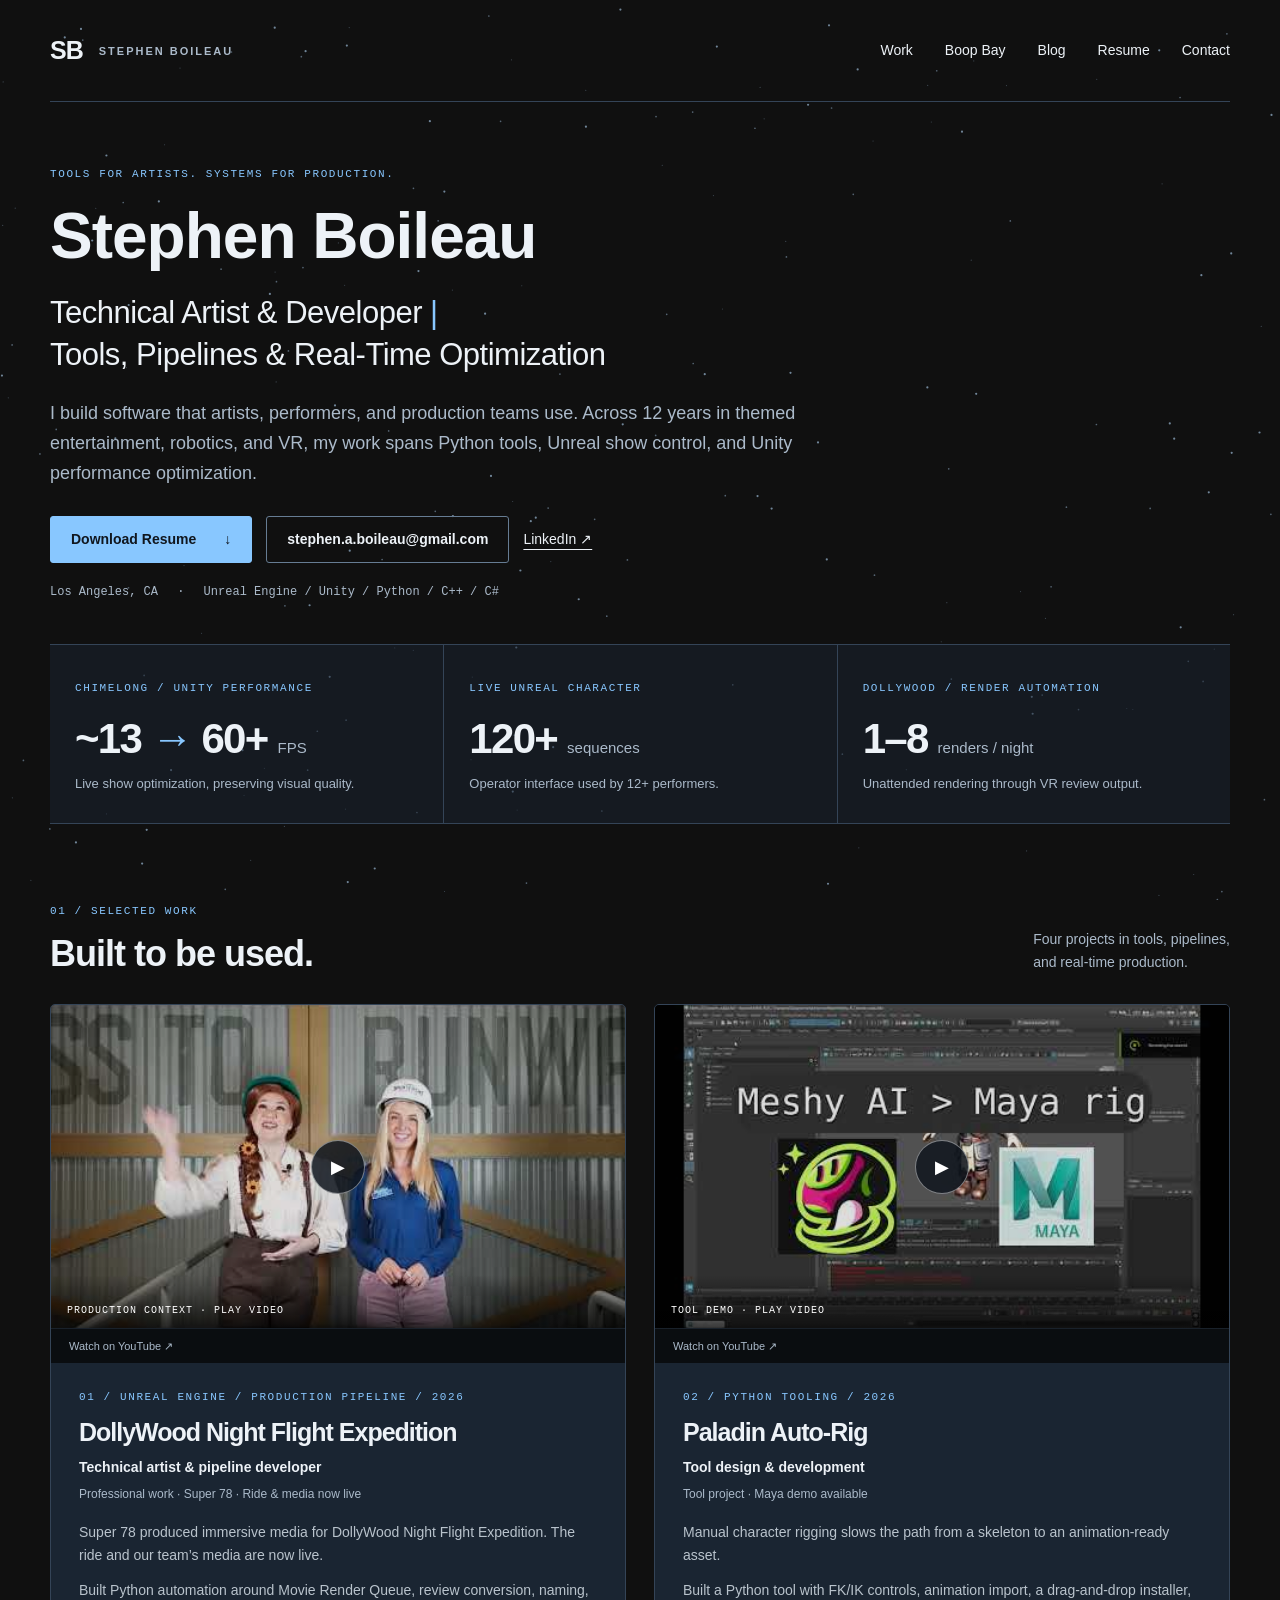
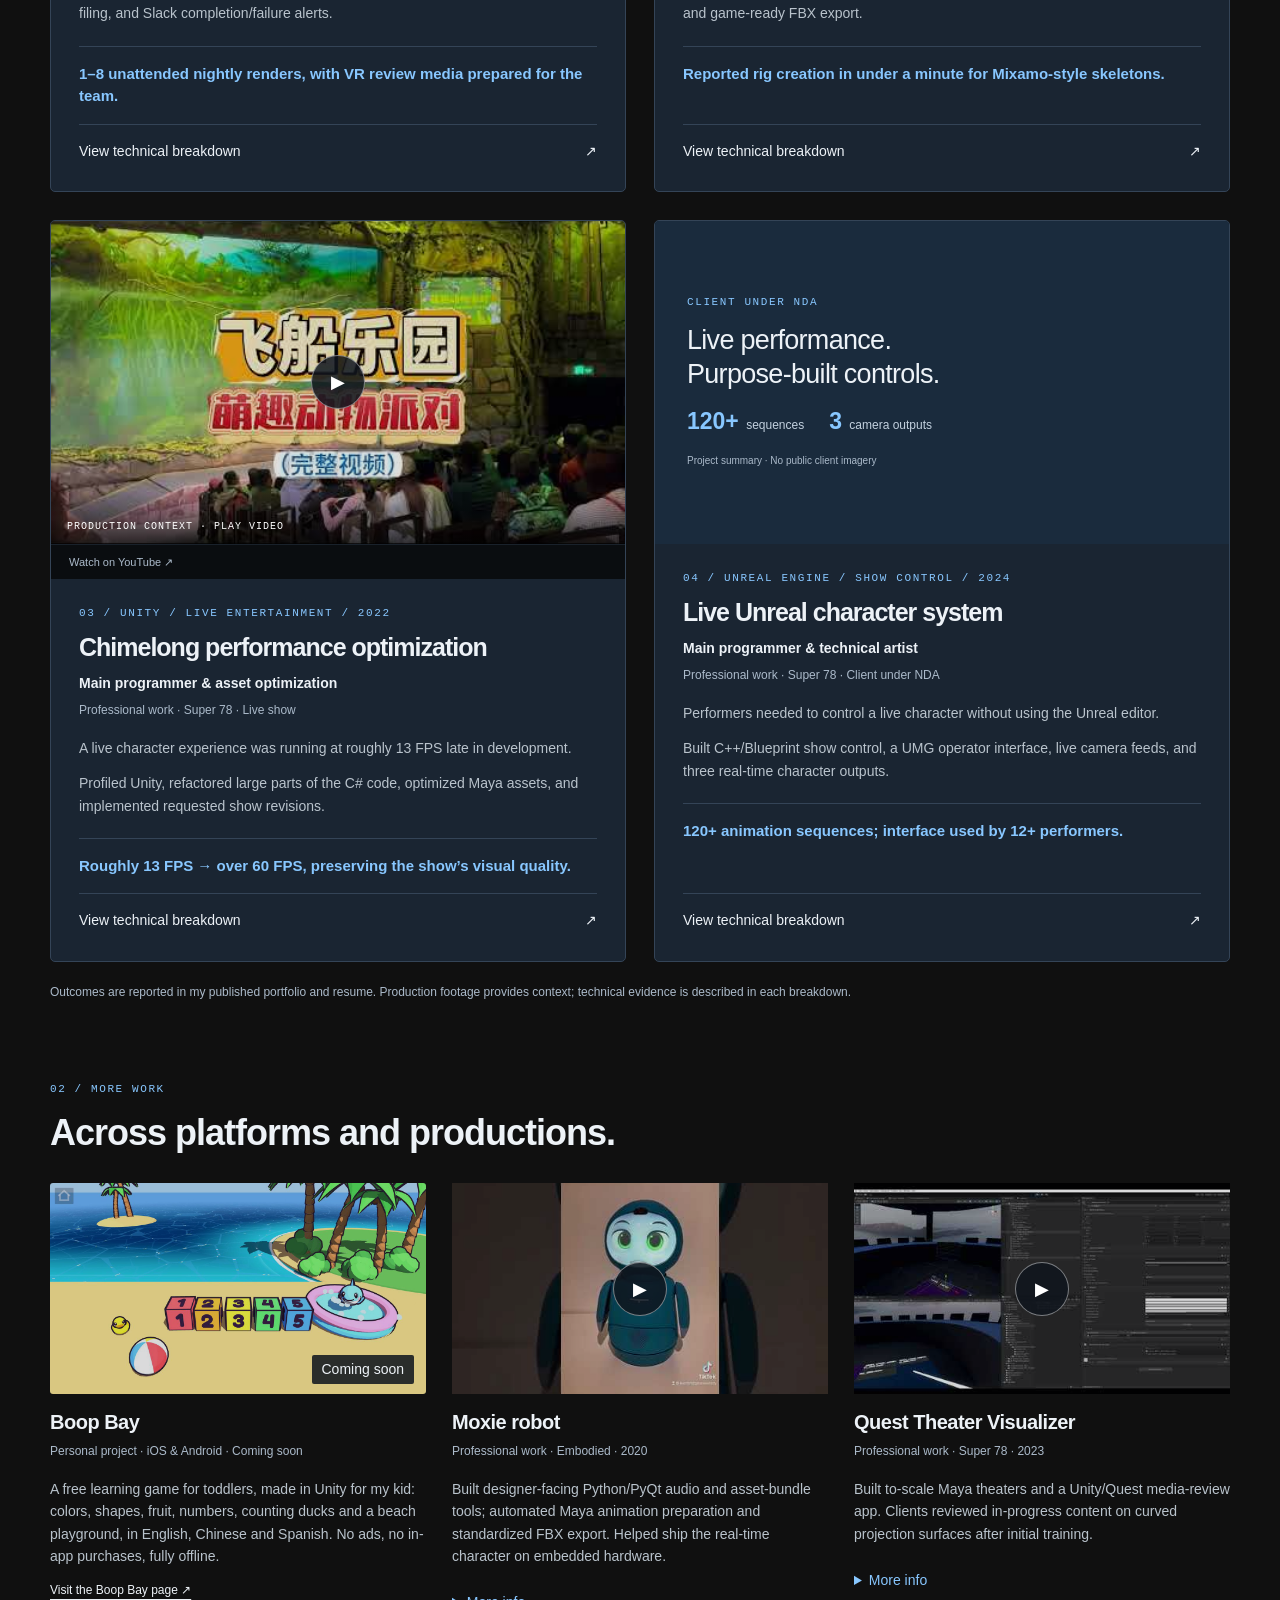
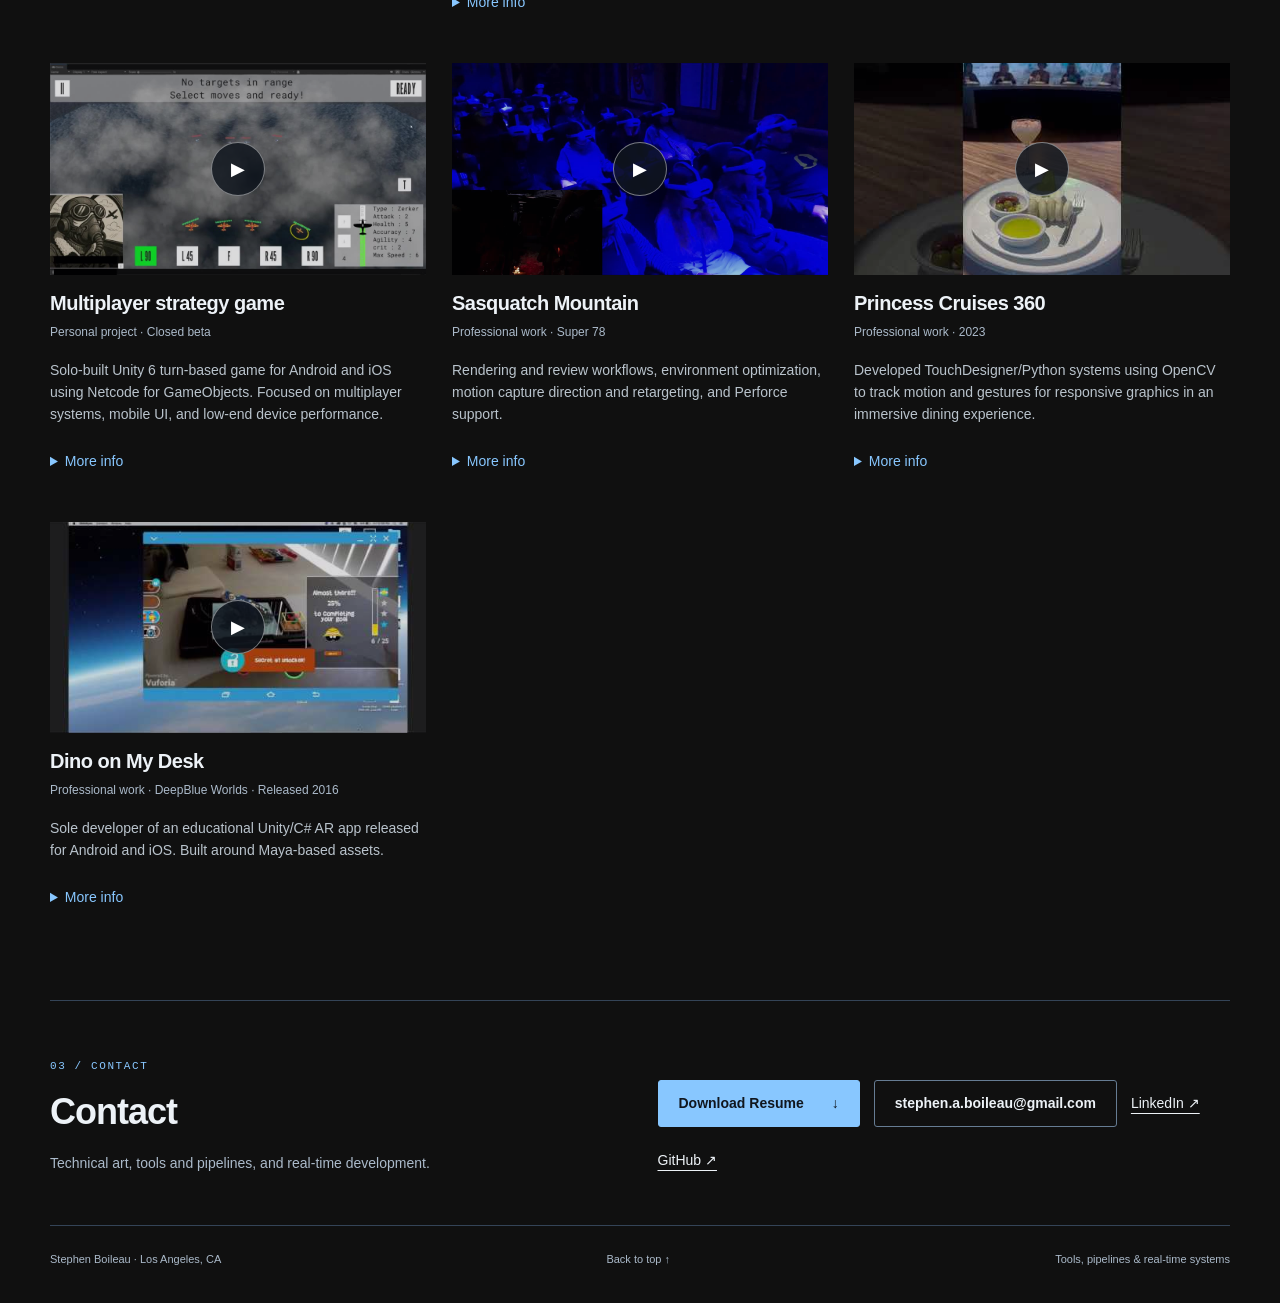
==== commit e3c460c6: "added language showcase for the app on the app page" ====
--- a/index.html
+++ b/index.html
@@ -1,4 +1,4 @@
-<!doctype html><html lang="en"><head><meta charset="utf-8"><meta name="viewport" content="width=device-width,initial-scale=1"><title>Technical Artist & Developer | Stephen Boileau</title><meta name="description" content="Artist tools, production pipelines, and real-time systems by Stephen Boileau. Explore Unity optimization, Unreal show control, and Python tooling."><meta property="og:title" content="Technical Artist & Developer | Stephen Boileau"><meta property="og:description" content="Artist tools, production pipelines, and real-time systems by Stephen Boileau. Explore Unity optimization, Unreal show control, and Python tooling."><meta property="og:image" content="https://stephenboileau.github.io/assets/skBs36oo6BI.jpg"><meta name="color-scheme" content="dark"><link rel="stylesheet" href="styles.css"><script src="app.js" defer></script></head><body><a class="skip" href="#main">Skip to content</a><header class="site-header"><a class="brand" href="index.html" aria-label="Stephen Boileau home">SB<span>STEPHEN BOILEAU</span></a><nav aria-label="Main navigation"><a href="index.html#work">Work</a><a href="blog.html">Blog</a><a href="resume.html">Resume</a><a href="index.html#contact">Contact</a></nav></header><main id="main"><section class="hero"><div class="eyebrow">TOOLS FOR ARTISTS. SYSTEMS FOR PRODUCTION.</div><h1>Stephen Boileau</h1><h2>Technical Artist &amp; Developer <span class="headline-divider">|</span><br>Tools, Pipelines &amp; Real-Time Optimization</h2><p class="intro">I build software that artists, performers, and production teams use. Across 12 years in themed entertainment, robotics, and VR, my work spans Python tools, Unreal show control, and Unity performance optimization.</p><div class="actions"><a class="button primary" href="StephenBoileau_Resume.pdf" download>Download Resume <span aria-hidden="true">↓</span></a><a class="button email-address" href="mailto:stephen.a.boileau@gmail.com">stephen.a.boileau@gmail.com</a><a class="text-link" href="https://www.linkedin.com/in/stephen-boileau-a63ba750" target="_blank" rel="noopener">LinkedIn ↗</a></div><p class="location">Los Angeles, CA <span>·</span> Unreal Engine / Unity / Python / C++ / C#</p></section><section class="outcomes" aria-label="Selected project outcomes"><a href="chimelong.html"><span class="eyebrow">CHIMELONG / UNITY PERFORMANCE</span><strong>~13 <span>→</span> 60+ <small>FPS</small></strong><p>Live show optimization, preserving visual quality.</p></a><a href="live-character.html"><span class="eyebrow">LIVE UNREAL CHARACTER</span><strong>120+ <small>sequences</small></strong><p>Operator interface used by 12+ performers.</p></a><a href="render-automation.html"><span class="eyebrow">DOLLYWOOD / RENDER AUTOMATION</span><strong>1–8 <small>renders / night</small></strong><p>Unattended rendering through VR review output.</p></a></section><section id="work" class="work"><div class="section-heading"><div><span class="eyebrow">01 / SELECTED WORK</span><h2>Built to be used.</h2></div><p>Four projects in tools, pipelines,<br>and real-time production.</p></div><div class="featured-grid"><article class="project-card"><div class="card-visual"><div class="media"><button class="video-trigger" data-video="jfr1l9Olggo" data-title="DollyWood Night Flight Expedition" aria-label="Play DollyWood Night Flight Expedition video (loads YouTube)"><img src="assets/jfr1l9Olggo.jpg" alt="Video poster for DollyWood Night Flight Expedition" loading="lazy" width="480" height="360"><span class="play" aria-hidden="true">▶</span><span class="video-label">PRODUCTION CONTEXT · PLAY VIDEO</span></button></div><a class="media-fallback" href="https://www.youtube.com/watch?v=jfr1l9Olggo">Watch on YouTube ↗</a></div><div class="card-copy"><div class="eyebrow">01 / UNREAL ENGINE / PRODUCTION PIPELINE / 2026</div><h3>DollyWood Night Flight Expedition</h3><p class="role">Technical artist & pipeline developer</p><p class="status">Professional work · Super 78 · Ride &amp; media now live</p><details class="card-details" open><summary>Problem &amp; contribution</summary><div><p>Super 78 produced immersive media for DollyWood Night Flight Expedition. The ride and our team’s media are now live.</p><p>Built Python automation around Movie Render Queue, review conversion, naming, filing, and Slack completion/failure alerts.</p></div></details><p class="result">1–8 unattended nightly renders, with VR review media prepared for the team.</p><a class="breakdown-link" href="render-automation.html">View technical breakdown <span aria-hidden="true">↗</span></a></div></article><article class="project-card"><div class="card-visual"><div class="media"><button class="video-trigger" data-video="skBs36oo6BI" data-title="Paladin Auto-Rig" aria-label="Play Paladin Auto-Rig video (loads YouTube)"><img src="assets/skBs36oo6BI.jpg" alt="Video poster for Paladin Auto-Rig" loading="lazy" width="480" height="360"><span class="play" aria-hidden="true">▶</span><span class="video-label">TOOL DEMO · PLAY VIDEO</span></button></div><a class="media-fallback" href="https://www.youtube.com/watch?v=skBs36oo6BI">Watch on YouTube ↗</a></div><div class="card-copy"><div class="eyebrow">02 / PYTHON TOOLING / 2026</div><h3>Paladin Auto-Rig</h3><p class="role">Tool design & development</p><p class="status">Tool project · Maya demo available</p><details class="card-details" open><summary>Problem &amp; contribution</summary><div><p>Manual character rigging slows the path from a skeleton to an animation-ready asset.</p><p>Built a Python tool with FK/IK controls, animation import, a drag-and-drop installer, and game-ready FBX export.</p></div></details><p class="result">Reported rig creation in under a minute for Mixamo-style skeletons.</p><a class="breakdown-link" href="paladin.html">View technical breakdown <span aria-hidden="true">↗</span></a></div></article><article class="project-card"><div class="card-visual"><div class="media"><button class="video-trigger" data-video="M_pg9gNDUyY" data-title="Chimelong performance optimization" aria-label="Play Chimelong performance optimization video (loads YouTube)"><img src="assets/M_pg9gNDUyY.jpg" alt="Video poster for Chimelong performance optimization" loading="lazy" width="480" height="360"><span class="play" aria-hidden="true">▶</span><span class="video-label">PRODUCTION CONTEXT · PLAY VIDEO</span></button></div><a class="media-fallback" href="https://www.youtube.com/watch?v=M_pg9gNDUyY">Watch on YouTube ↗</a></div><div class="card-copy"><div class="eyebrow">03 / UNITY / LIVE ENTERTAINMENT / 2022</div><h3>Chimelong performance optimization</h3><p class="role">Main programmer & asset optimization</p><p class="status">Professional work · Super 78 · Live show</p><details class="card-details" open><summary>Problem &amp; contribution</summary><div><p>A live character experience was running at roughly 13 FPS late in development.</p><p>Profiled Unity, refactored large parts of the C# code, optimized Maya assets, and implemented requested show revisions.</p></div></details><p class="result">Roughly 13 FPS → over 60 FPS, preserving the show’s visual quality.</p><a class="breakdown-link" href="chimelong.html">View technical breakdown <span aria-hidden="true">↗</span></a></div></article><article class="project-card"><div class="card-visual"><div class="private-visual" role="note" aria-label="No public client imagery available"><span class="eyebrow">CLIENT UNDER NDA</span><strong>Live performance.<br>Purpose-built controls.</strong><div class="private-stats"><span><b>120+</b> sequences</span><span><b>3</b> camera outputs</span></div><small>Project summary · No public client imagery</small></div></div><div class="card-copy"><div class="eyebrow">04 / UNREAL ENGINE / SHOW CONTROL / 2024</div><h3>Live Unreal character system</h3><p class="role">Main programmer & technical artist</p><p class="status">Professional work · Super 78 · Client under NDA</p><details class="card-details" open><summary>Problem &amp; contribution</summary><div><p>Performers needed to control a live character without using the Unreal editor.</p><p>Built C++/Blueprint show control, a UMG operator interface, live camera feeds, and three real-time character outputs.</p></div></details><p class="result">120+ animation sequences; interface used by 12+ performers.</p><a class="breakdown-link" href="live-character.html">View technical breakdown <span aria-hidden="true">↗</span></a></div></article></div><p class="evidence-note">Outcomes are reported in my published portfolio and resume. Production footage provides context; technical evidence is described in each breakdown.</p></section><section class="supporting" id="supporting"><div class="section-heading"><div><span class="eyebrow">02 / MORE WORK</span><h2>Across platforms and productions.</h2></div></div><div class="support-grid"><article class="support-card"><div class="media support-media"><button type="button" class="video-trigger" data-video="Vof8ytP199w" data-title="Moxie robot" aria-label="Play Moxie robot video in place"><img src="assets/Vof8ytP199w.jpg" alt="Published video poster for Moxie robot" loading="lazy" width="480" height="270"><span class="play" aria-hidden="true">▶</span></button></div><h3>Moxie robot</h3><p class="status">Professional work · Embodied · 2020</p><p>Built designer-facing Python/PyQt audio and asset-bundle tools; automated Maya animation preparation and standardized FBX export. Helped ship the real-time character on embedded hardware.</p><details class="support-details"><summary>More info</summary><div class="original-description"><p>
+<!doctype html><html lang="en"><head><meta charset="utf-8"><meta name="viewport" content="width=device-width,initial-scale=1"><title>Technical Artist & Developer | Stephen Boileau</title><meta name="description" content="Artist tools, production pipelines, and real-time systems by Stephen Boileau. Explore Unity optimization, Unreal show control, and Python tooling."><meta property="og:title" content="Technical Artist & Developer | Stephen Boileau"><meta property="og:description" content="Artist tools, production pipelines, and real-time systems by Stephen Boileau. Explore Unity optimization, Unreal show control, and Python tooling."><meta property="og:image" content="https://stephenboileau.github.io/assets/skBs36oo6BI.jpg"><meta name="color-scheme" content="dark"><link rel="stylesheet" href="styles.css"><script src="app.js" defer></script></head><body><a class="skip" href="#main">Skip to content</a><header class="site-header"><a class="brand" href="index.html" aria-label="Stephen Boileau home">SB<span>STEPHEN BOILEAU</span></a><nav aria-label="Main navigation"><a href="index.html#work">Work</a><a href="boopbay/">Boop Bay</a><a href="blog.html">Blog</a><a href="resume.html">Resume</a><a href="index.html#contact">Contact</a></nav></header><main id="main"><section class="hero"><div class="eyebrow">TOOLS FOR ARTISTS. SYSTEMS FOR PRODUCTION.</div><h1>Stephen Boileau</h1><h2>Technical Artist &amp; Developer <span class="headline-divider">|</span><br>Tools, Pipelines &amp; Real-Time Optimization</h2><p class="intro">I build software that artists, performers, and production teams use. Across 12 years in themed entertainment, robotics, and VR, my work spans Python tools, Unreal show control, and Unity performance optimization.</p><div class="actions"><a class="button primary" href="StephenBoileau_Resume.pdf" download>Download Resume <span aria-hidden="true">↓</span></a><a class="button email-address" href="mailto:stephen.a.boileau@gmail.com">stephen.a.boileau@gmail.com</a><a class="text-link" href="https://www.linkedin.com/in/stephen-boileau-a63ba750" target="_blank" rel="noopener">LinkedIn ↗</a></div><p class="location">Los Angeles, CA <span>·</span> Unreal Engine / Unity / Python / C++ / C#</p></section><section class="outcomes" aria-label="Selected project outcomes"><a href="chimelong.html"><span class="eyebrow">CHIMELONG / UNITY PERFORMANCE</span><strong>~13 <span>→</span> 60+ <small>FPS</small></strong><p>Live show optimization, preserving visual quality.</p></a><a href="live-character.html"><span class="eyebrow">LIVE UNREAL CHARACTER</span><strong>120+ <small>sequences</small></strong><p>Operator interface used by 12+ performers.</p></a><a href="render-automation.html"><span class="eyebrow">DOLLYWOOD / RENDER AUTOMATION</span><strong>1–8 <small>renders / night</small></strong><p>Unattended rendering through VR review output.</p></a></section><section id="work" class="work"><div class="section-heading"><div><span class="eyebrow">01 / SELECTED WORK</span><h2>Built to be used.</h2></div><p>Four projects in tools, pipelines,<br>and real-time production.</p></div><div class="featured-grid"><article class="project-card"><div class="card-visual"><div class="media"><button class="video-trigger" data-video="jfr1l9Olggo" data-title="DollyWood Night Flight Expedition" aria-label="Play DollyWood Night Flight Expedition video (loads YouTube)"><img src="assets/jfr1l9Olggo.jpg" alt="Video poster for DollyWood Night Flight Expedition" loading="lazy" width="480" height="360"><span class="play" aria-hidden="true">▶</span><span class="video-label">PRODUCTION CONTEXT · PLAY VIDEO</span></button></div><a class="media-fallback" href="https://www.youtube.com/watch?v=jfr1l9Olggo">Watch on YouTube ↗</a></div><div class="card-copy"><div class="eyebrow">01 / UNREAL ENGINE / PRODUCTION PIPELINE / 2026</div><h3>DollyWood Night Flight Expedition</h3><p class="role">Technical artist & pipeline developer</p><p class="status">Professional work · Super 78 · Ride &amp; media now live</p><details class="card-details" open><summary>Problem &amp; contribution</summary><div><p>Super 78 produced immersive media for DollyWood Night Flight Expedition. The ride and our team’s media are now live.</p><p>Built Python automation around Movie Render Queue, review conversion, naming, filing, and Slack completion/failure alerts.</p></div></details><p class="result">1–8 unattended nightly renders, with VR review media prepared for the team.</p><a class="breakdown-link" href="render-automation.html">View technical breakdown <span aria-hidden="true">↗</span></a></div></article><article class="project-card"><div class="card-visual"><div class="media"><button class="video-trigger" data-video="skBs36oo6BI" data-title="Paladin Auto-Rig" aria-label="Play Paladin Auto-Rig video (loads YouTube)"><img src="assets/skBs36oo6BI.jpg" alt="Video poster for Paladin Auto-Rig" loading="lazy" width="480" height="360"><span class="play" aria-hidden="true">▶</span><span class="video-label">TOOL DEMO · PLAY VIDEO</span></button></div><a class="media-fallback" href="https://www.youtube.com/watch?v=skBs36oo6BI">Watch on YouTube ↗</a></div><div class="card-copy"><div class="eyebrow">02 / PYTHON TOOLING / 2026</div><h3>Paladin Auto-Rig</h3><p class="role">Tool design & development</p><p class="status">Tool project · Maya demo available</p><details class="card-details" open><summary>Problem &amp; contribution</summary><div><p>Manual character rigging slows the path from a skeleton to an animation-ready asset.</p><p>Built a Python tool with FK/IK controls, animation import, a drag-and-drop installer, and game-ready FBX export.</p></div></details><p class="result">Reported rig creation in under a minute for Mixamo-style skeletons.</p><a class="breakdown-link" href="paladin.html">View technical breakdown <span aria-hidden="true">↗</span></a></div></article><article class="project-card"><div class="card-visual"><div class="media"><button class="video-trigger" data-video="M_pg9gNDUyY" data-title="Chimelong performance optimization" aria-label="Play Chimelong performance optimization video (loads YouTube)"><img src="assets/M_pg9gNDUyY.jpg" alt="Video poster for Chimelong performance optimization" loading="lazy" width="480" height="360"><span class="play" aria-hidden="true">▶</span><span class="video-label">PRODUCTION CONTEXT · PLAY VIDEO</span></button></div><a class="media-fallback" href="https://www.youtube.com/watch?v=M_pg9gNDUyY">Watch on YouTube ↗</a></div><div class="card-copy"><div class="eyebrow">03 / UNITY / LIVE ENTERTAINMENT / 2022</div><h3>Chimelong performance optimization</h3><p class="role">Main programmer & asset optimization</p><p class="status">Professional work · Super 78 · Live show</p><details class="card-details" open><summary>Problem &amp; contribution</summary><div><p>A live character experience was running at roughly 13 FPS late in development.</p><p>Profiled Unity, refactored large parts of the C# code, optimized Maya assets, and implemented requested show revisions.</p></div></details><p class="result">Roughly 13 FPS → over 60 FPS, preserving the show’s visual quality.</p><a class="breakdown-link" href="chimelong.html">View technical breakdown <span aria-hidden="true">↗</span></a></div></article><article class="project-card"><div class="card-visual"><div class="private-visual" role="note" aria-label="No public client imagery available"><span class="eyebrow">CLIENT UNDER NDA</span><strong>Live performance.<br>Purpose-built controls.</strong><div class="private-stats"><span><b>120+</b> sequences</span><span><b>3</b> camera outputs</span></div><small>Project summary · No public client imagery</small></div></div><div class="card-copy"><div class="eyebrow">04 / UNREAL ENGINE / SHOW CONTROL / 2024</div><h3>Live Unreal character system</h3><p class="role">Main programmer & technical artist</p><p class="status">Professional work · Super 78 · Client under NDA</p><details class="card-details" open><summary>Problem &amp; contribution</summary><div><p>Performers needed to control a live character without using the Unreal editor.</p><p>Built C++/Blueprint show control, a UMG operator interface, live camera feeds, and three real-time character outputs.</p></div></details><p class="result">120+ animation sequences; interface used by 12+ performers.</p><a class="breakdown-link" href="live-character.html">View technical breakdown <span aria-hidden="true">↗</span></a></div></article></div><p class="evidence-note">Outcomes are reported in my published portfolio and resume. Production footage provides context; technical evidence is described in each breakdown.</p></section><section class="supporting" id="supporting"><div class="section-heading"><div><span class="eyebrow">02 / MORE WORK</span><h2>Across platforms and productions.</h2></div></div><div class="support-grid"><article class="support-card"><a href="boopbay/" aria-label="Boop Bay page"><img src="boopbay/media/screenshot-6-playground.jpg" alt="Boop Bay's beach Playground: number blocks 1 to 5, a beach ball, a rubber duck and a little shark in a paddling pool" loading="lazy" width="1280" height="720"><span class="support-play">Coming soon</span></a><h3>Boop Bay</h3><p class="status">Personal project · iOS &amp; Android · Coming soon</p><p>A free learning game for toddlers, made in Unity for my kid: colors, shapes, fruit, numbers, counting ducks and a beach playground, in English, Chinese and Spanish. No ads, no in-app purchases, fully offline.</p><a class="text-link" href="boopbay/">Visit the Boop Bay page ↗</a></article><article class="support-card"><div class="media support-media"><button type="button" class="video-trigger" data-video="Vof8ytP199w" data-title="Moxie robot" aria-label="Play Moxie robot video in place"><img src="assets/Vof8ytP199w.jpg" alt="Published video poster for Moxie robot" loading="lazy" width="480" height="270"><span class="play" aria-hidden="true">▶</span></button></div><h3>Moxie robot</h3><p class="status">Professional work · Embodied · 2020</p><p>Built designer-facing Python/PyQt audio and asset-bundle tools; automated Maya animation preparation and standardized FBX export. Helped ship the real-time character on embedded hardware.</p><details class="support-details"><summary>More info</summary><div class="original-description"><p>
 Worked at Embodied Inc. as a Technical Artist helping bring the Moxie robot to market, which launched in April 2020. Moxie is a social robot designed to support child development through expressive real-time character animation and interactive experiences.
 </p>
 
--- a/styles.css
+++ b/styles.css
@@ -140,3 +140,27 @@
   .post-body h2{font-size:22px}
   .post-stats{grid-template-columns:1fr 1fr}
 }
+
+/* Boop Bay app page */
+.app-hero{display:flex;align-items:center;gap:24px}
+.app-hero h1{margin:8px 0 10px}
+.app-icon{width:112px;height:112px;border-radius:25px;flex:none;box-shadow:0 10px 28px #000a}
+.app-links{display:flex;flex-wrap:wrap;align-items:center;gap:10px 18px;margin-top:14px;font-size:14px}
+.app-soon{display:inline-flex;flex-wrap:wrap;align-items:center;gap:6px 10px;font-size:14px;color:var(--muted)}
+.app-soon strong{white-space:nowrap;padding:5px 13px;border-radius:999px;background:var(--accent);color:#10161E;font-size:14px;font-weight:700;letter-spacing:.2px}
+.app-links a{color:var(--accent);text-decoration:underline;text-underline-offset:4px}
+.app-video video{width:100%;height:auto;aspect-ratio:16/9;display:block;background:#080b0e;border:1px solid var(--line);border-radius:3px}
+.post-body .mode-grid{display:grid;grid-template-columns:1fr 1fr;gap:28px 24px;list-style:none;padding:0}
+.post-body .mode-grid li{margin:0}
+.mode-grid img{width:100%;aspect-ratio:16/9;object-fit:cover;border:1px solid var(--line);border-radius:3px}
+.mode-grid h3{font-size:19px;letter-spacing:-.3px;margin:14px 0 6px}
+.post-body .mode-grid p{font-size:15px;line-height:1.65}
+@media(max-width:560px){
+  .app-hero{gap:16px;align-items:flex-start}
+  .app-icon{width:76px;height:76px;border-radius:17px;margin-top:6px}
+  .post-body .mode-grid{grid-template-columns:1fr;gap:26px}
+}
+
+/* Five nav items: keep each on one line, and tighten up on the smallest phones */
+nav a{white-space:nowrap}
+@media(max-width:359px){nav{gap:10px;font-size:12px}}
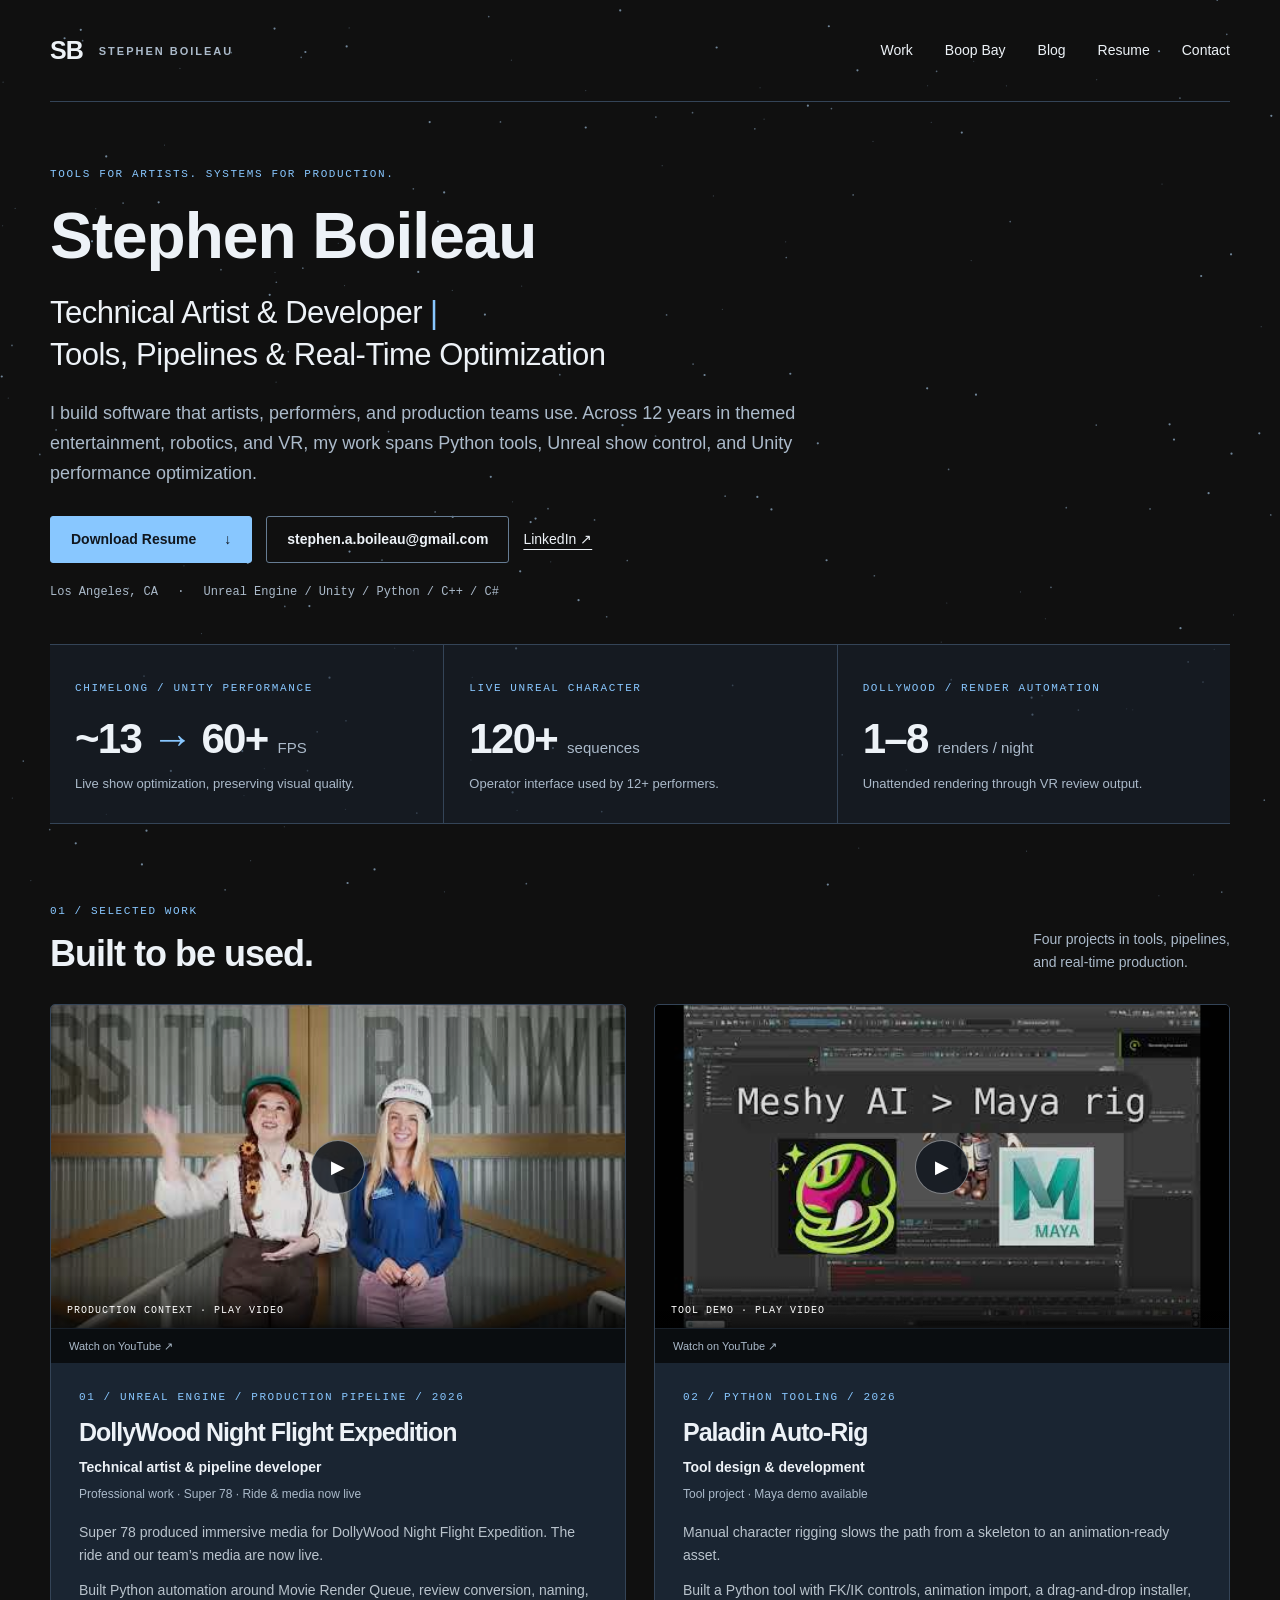
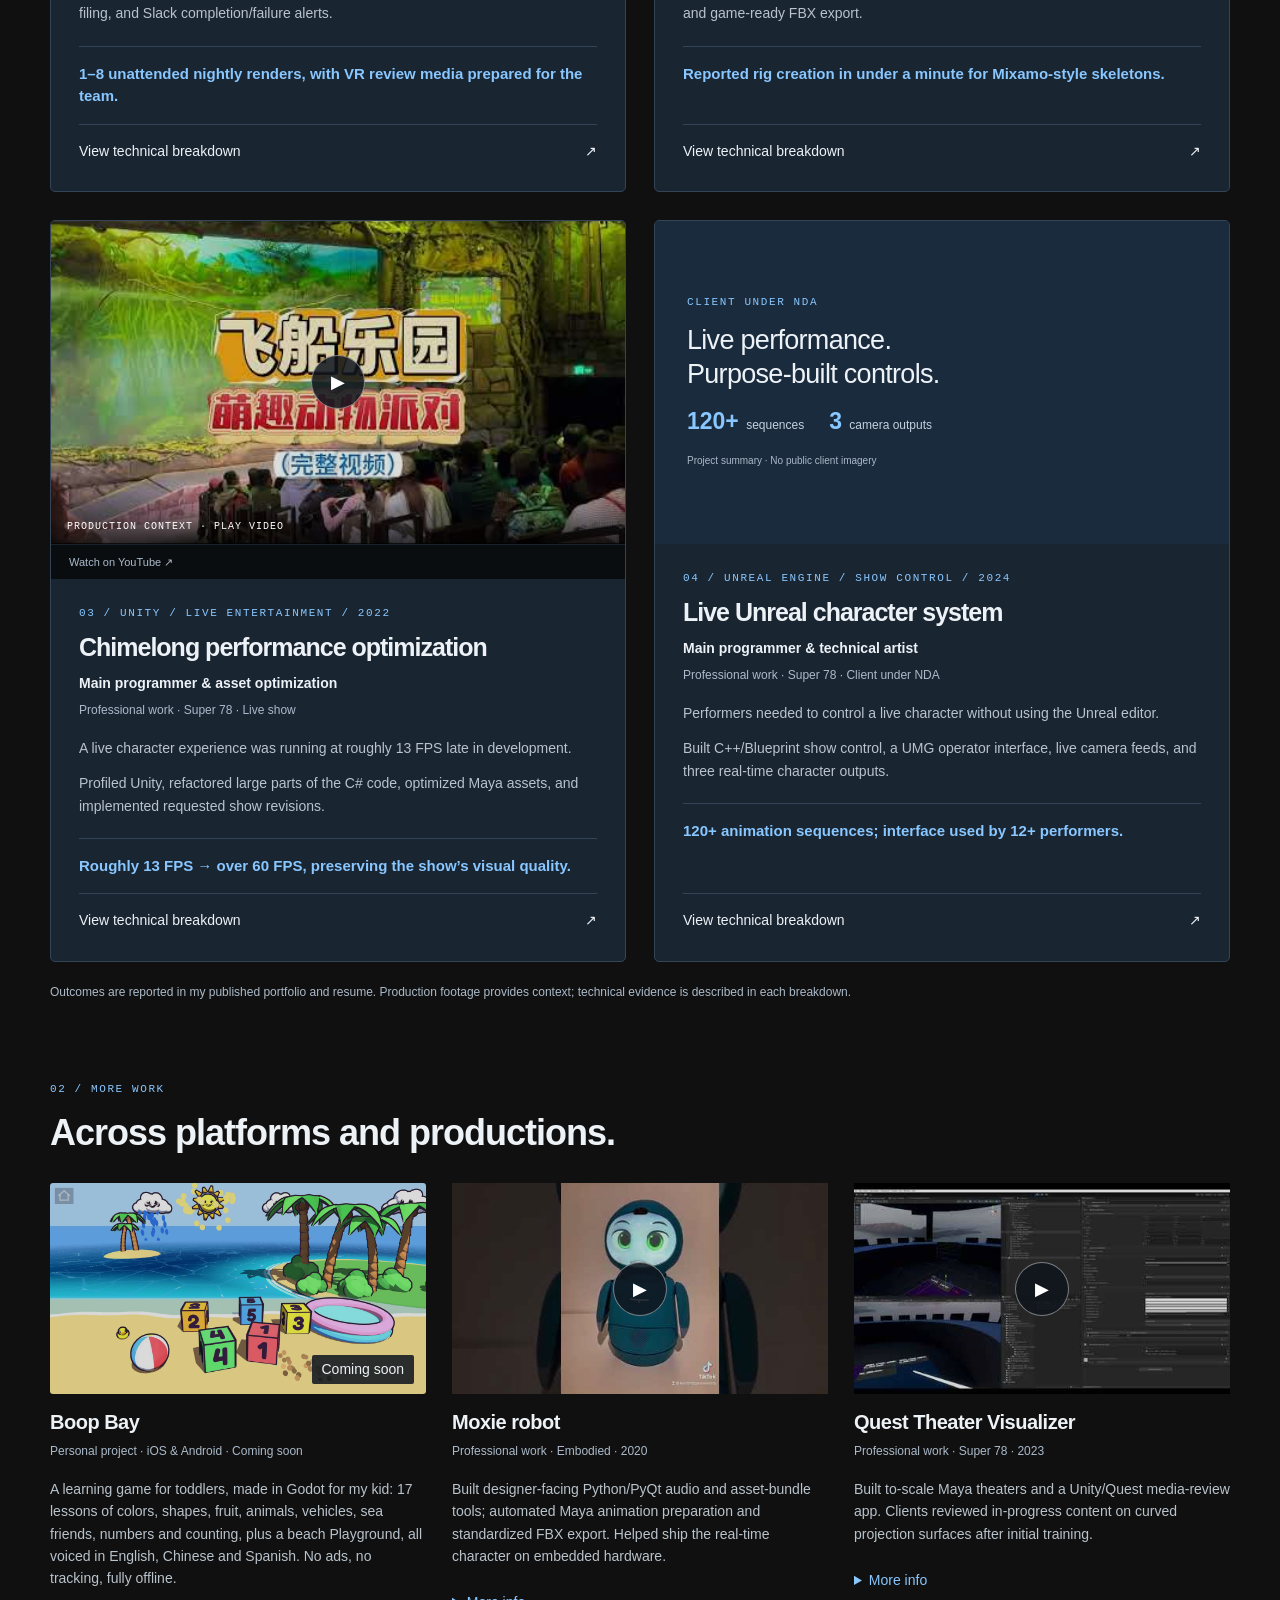
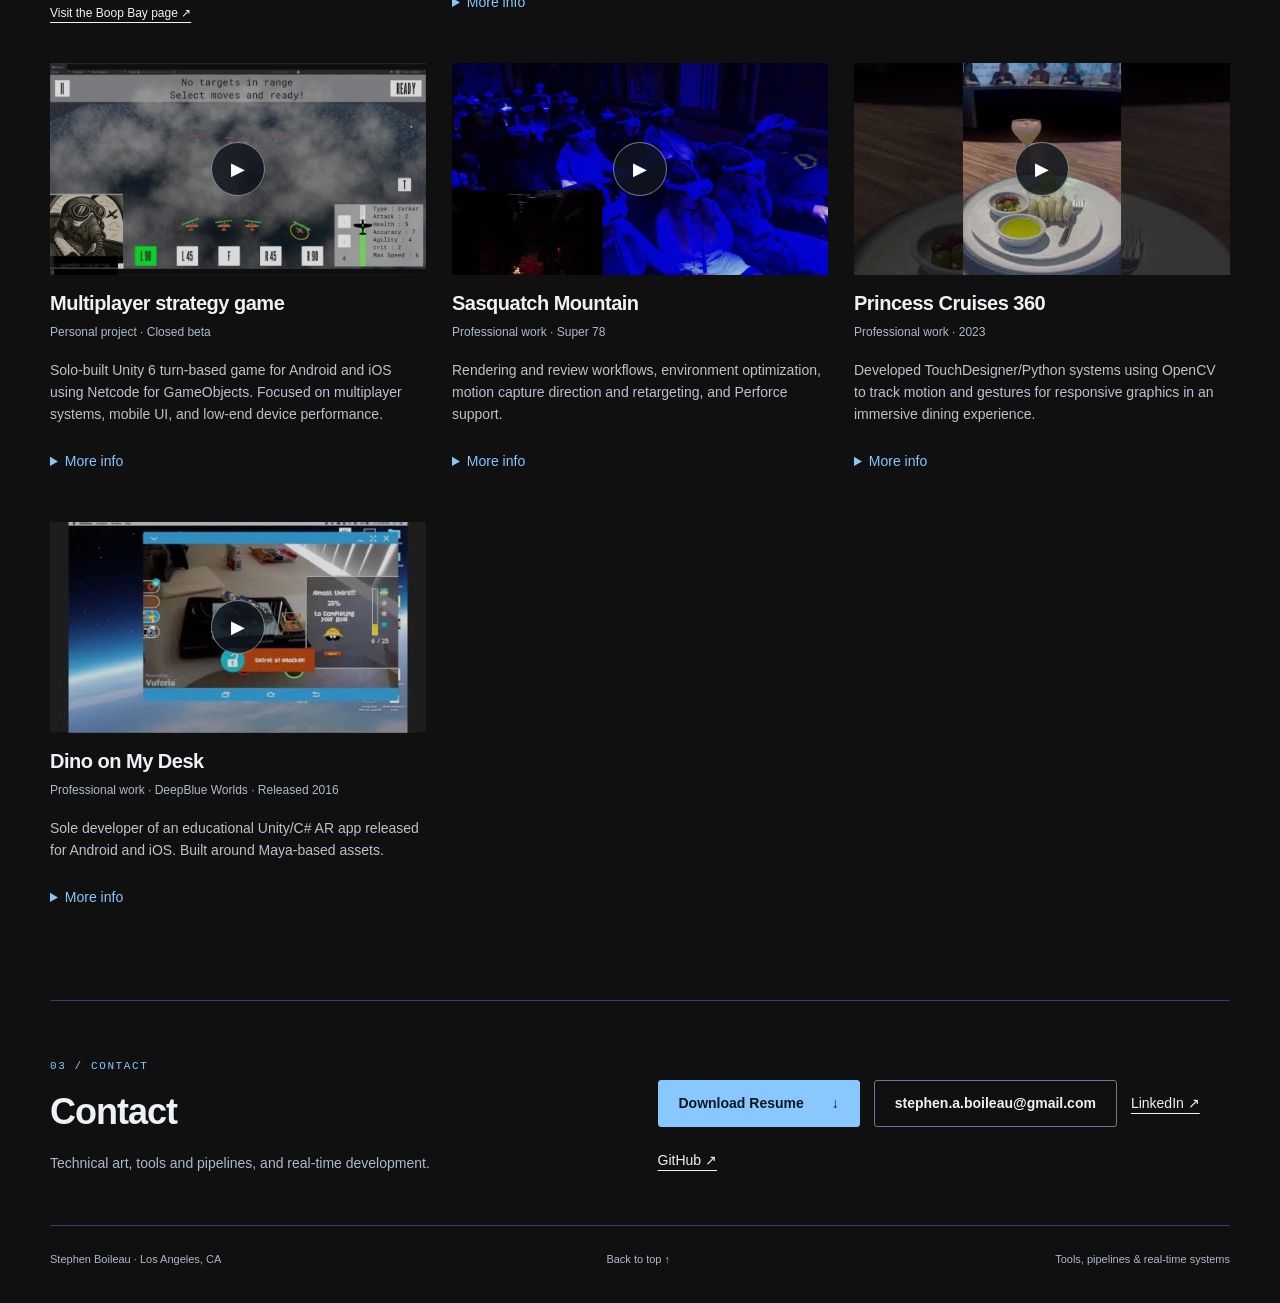
==== commit 1dc1caff: "Update Boop Bay page with 17 lessons, new-lessons clip and screenshots - New intro, fact list and "1" ====
--- a/index.html
+++ b/index.html
@@ -1,4 +1,4 @@
-<!doctype html><html lang="en"><head><meta charset="utf-8"><meta name="viewport" content="width=device-width,initial-scale=1"><title>Technical Artist & Developer | Stephen Boileau</title><meta name="description" content="Artist tools, production pipelines, and real-time systems by Stephen Boileau. Explore Unity optimization, Unreal show control, and Python tooling."><meta property="og:title" content="Technical Artist & Developer | Stephen Boileau"><meta property="og:description" content="Artist tools, production pipelines, and real-time systems by Stephen Boileau. Explore Unity optimization, Unreal show control, and Python tooling."><meta property="og:image" content="https://stephenboileau.github.io/assets/skBs36oo6BI.jpg"><meta name="color-scheme" content="dark"><link rel="stylesheet" href="styles.css"><script src="app.js" defer></script></head><body><a class="skip" href="#main">Skip to content</a><header class="site-header"><a class="brand" href="index.html" aria-label="Stephen Boileau home">SB<span>STEPHEN BOILEAU</span></a><nav aria-label="Main navigation"><a href="index.html#work">Work</a><a href="boopbay/">Boop Bay</a><a href="blog.html">Blog</a><a href="resume.html">Resume</a><a href="index.html#contact">Contact</a></nav></header><main id="main"><section class="hero"><div class="eyebrow">TOOLS FOR ARTISTS. SYSTEMS FOR PRODUCTION.</div><h1>Stephen Boileau</h1><h2>Technical Artist &amp; Developer <span class="headline-divider">|</span><br>Tools, Pipelines &amp; Real-Time Optimization</h2><p class="intro">I build software that artists, performers, and production teams use. Across 12 years in themed entertainment, robotics, and VR, my work spans Python tools, Unreal show control, and Unity performance optimization.</p><div class="actions"><a class="button primary" href="StephenBoileau_Resume.pdf" download>Download Resume <span aria-hidden="true">↓</span></a><a class="button email-address" href="mailto:stephen.a.boileau@gmail.com">stephen.a.boileau@gmail.com</a><a class="text-link" href="https://www.linkedin.com/in/stephen-boileau-a63ba750" target="_blank" rel="noopener">LinkedIn ↗</a></div><p class="location">Los Angeles, CA <span>·</span> Unreal Engine / Unity / Python / C++ / C#</p></section><section class="outcomes" aria-label="Selected project outcomes"><a href="chimelong.html"><span class="eyebrow">CHIMELONG / UNITY PERFORMANCE</span><strong>~13 <span>→</span> 60+ <small>FPS</small></strong><p>Live show optimization, preserving visual quality.</p></a><a href="live-character.html"><span class="eyebrow">LIVE UNREAL CHARACTER</span><strong>120+ <small>sequences</small></strong><p>Operator interface used by 12+ performers.</p></a><a href="render-automation.html"><span class="eyebrow">DOLLYWOOD / RENDER AUTOMATION</span><strong>1–8 <small>renders / night</small></strong><p>Unattended rendering through VR review output.</p></a></section><section id="work" class="work"><div class="section-heading"><div><span class="eyebrow">01 / SELECTED WORK</span><h2>Built to be used.</h2></div><p>Four projects in tools, pipelines,<br>and real-time production.</p></div><div class="featured-grid"><article class="project-card"><div class="card-visual"><div class="media"><button class="video-trigger" data-video="jfr1l9Olggo" data-title="DollyWood Night Flight Expedition" aria-label="Play DollyWood Night Flight Expedition video (loads YouTube)"><img src="assets/jfr1l9Olggo.jpg" alt="Video poster for DollyWood Night Flight Expedition" loading="lazy" width="480" height="360"><span class="play" aria-hidden="true">▶</span><span class="video-label">PRODUCTION CONTEXT · PLAY VIDEO</span></button></div><a class="media-fallback" href="https://www.youtube.com/watch?v=jfr1l9Olggo">Watch on YouTube ↗</a></div><div class="card-copy"><div class="eyebrow">01 / UNREAL ENGINE / PRODUCTION PIPELINE / 2026</div><h3>DollyWood Night Flight Expedition</h3><p class="role">Technical artist & pipeline developer</p><p class="status">Professional work · Super 78 · Ride &amp; media now live</p><details class="card-details" open><summary>Problem &amp; contribution</summary><div><p>Super 78 produced immersive media for DollyWood Night Flight Expedition. The ride and our team’s media are now live.</p><p>Built Python automation around Movie Render Queue, review conversion, naming, filing, and Slack completion/failure alerts.</p></div></details><p class="result">1–8 unattended nightly renders, with VR review media prepared for the team.</p><a class="breakdown-link" href="render-automation.html">View technical breakdown <span aria-hidden="true">↗</span></a></div></article><article class="project-card"><div class="card-visual"><div class="media"><button class="video-trigger" data-video="skBs36oo6BI" data-title="Paladin Auto-Rig" aria-label="Play Paladin Auto-Rig video (loads YouTube)"><img src="assets/skBs36oo6BI.jpg" alt="Video poster for Paladin Auto-Rig" loading="lazy" width="480" height="360"><span class="play" aria-hidden="true">▶</span><span class="video-label">TOOL DEMO · PLAY VIDEO</span></button></div><a class="media-fallback" href="https://www.youtube.com/watch?v=skBs36oo6BI">Watch on YouTube ↗</a></div><div class="card-copy"><div class="eyebrow">02 / PYTHON TOOLING / 2026</div><h3>Paladin Auto-Rig</h3><p class="role">Tool design & development</p><p class="status">Tool project · Maya demo available</p><details class="card-details" open><summary>Problem &amp; contribution</summary><div><p>Manual character rigging slows the path from a skeleton to an animation-ready asset.</p><p>Built a Python tool with FK/IK controls, animation import, a drag-and-drop installer, and game-ready FBX export.</p></div></details><p class="result">Reported rig creation in under a minute for Mixamo-style skeletons.</p><a class="breakdown-link" href="paladin.html">View technical breakdown <span aria-hidden="true">↗</span></a></div></article><article class="project-card"><div class="card-visual"><div class="media"><button class="video-trigger" data-video="M_pg9gNDUyY" data-title="Chimelong performance optimization" aria-label="Play Chimelong performance optimization video (loads YouTube)"><img src="assets/M_pg9gNDUyY.jpg" alt="Video poster for Chimelong performance optimization" loading="lazy" width="480" height="360"><span class="play" aria-hidden="true">▶</span><span class="video-label">PRODUCTION CONTEXT · PLAY VIDEO</span></button></div><a class="media-fallback" href="https://www.youtube.com/watch?v=M_pg9gNDUyY">Watch on YouTube ↗</a></div><div class="card-copy"><div class="eyebrow">03 / UNITY / LIVE ENTERTAINMENT / 2022</div><h3>Chimelong performance optimization</h3><p class="role">Main programmer & asset optimization</p><p class="status">Professional work · Super 78 · Live show</p><details class="card-details" open><summary>Problem &amp; contribution</summary><div><p>A live character experience was running at roughly 13 FPS late in development.</p><p>Profiled Unity, refactored large parts of the C# code, optimized Maya assets, and implemented requested show revisions.</p></div></details><p class="result">Roughly 13 FPS → over 60 FPS, preserving the show’s visual quality.</p><a class="breakdown-link" href="chimelong.html">View technical breakdown <span aria-hidden="true">↗</span></a></div></article><article class="project-card"><div class="card-visual"><div class="private-visual" role="note" aria-label="No public client imagery available"><span class="eyebrow">CLIENT UNDER NDA</span><strong>Live performance.<br>Purpose-built controls.</strong><div class="private-stats"><span><b>120+</b> sequences</span><span><b>3</b> camera outputs</span></div><small>Project summary · No public client imagery</small></div></div><div class="card-copy"><div class="eyebrow">04 / UNREAL ENGINE / SHOW CONTROL / 2024</div><h3>Live Unreal character system</h3><p class="role">Main programmer & technical artist</p><p class="status">Professional work · Super 78 · Client under NDA</p><details class="card-details" open><summary>Problem &amp; contribution</summary><div><p>Performers needed to control a live character without using the Unreal editor.</p><p>Built C++/Blueprint show control, a UMG operator interface, live camera feeds, and three real-time character outputs.</p></div></details><p class="result">120+ animation sequences; interface used by 12+ performers.</p><a class="breakdown-link" href="live-character.html">View technical breakdown <span aria-hidden="true">↗</span></a></div></article></div><p class="evidence-note">Outcomes are reported in my published portfolio and resume. Production footage provides context; technical evidence is described in each breakdown.</p></section><section class="supporting" id="supporting"><div class="section-heading"><div><span class="eyebrow">02 / MORE WORK</span><h2>Across platforms and productions.</h2></div></div><div class="support-grid"><article class="support-card"><a href="boopbay/" aria-label="Boop Bay page"><img src="boopbay/media/screenshot-6-playground.jpg" alt="Boop Bay's beach Playground: number blocks 1 to 5, a beach ball, a rubber duck and a little shark in a paddling pool" loading="lazy" width="1280" height="720"><span class="support-play">Coming soon</span></a><h3>Boop Bay</h3><p class="status">Personal project · iOS &amp; Android · Coming soon</p><p>A free learning game for toddlers, made in Unity for my kid: colors, shapes, fruit, numbers, counting ducks and a beach playground, in English, Chinese and Spanish. No ads, no in-app purchases, fully offline.</p><a class="text-link" href="boopbay/">Visit the Boop Bay page ↗</a></article><article class="support-card"><div class="media support-media"><button type="button" class="video-trigger" data-video="Vof8ytP199w" data-title="Moxie robot" aria-label="Play Moxie robot video in place"><img src="assets/Vof8ytP199w.jpg" alt="Published video poster for Moxie robot" loading="lazy" width="480" height="270"><span class="play" aria-hidden="true">▶</span></button></div><h3>Moxie robot</h3><p class="status">Professional work · Embodied · 2020</p><p>Built designer-facing Python/PyQt audio and asset-bundle tools; automated Maya animation preparation and standardized FBX export. Helped ship the real-time character on embedded hardware.</p><details class="support-details"><summary>More info</summary><div class="original-description"><p>
+<!doctype html><html lang="en"><head><meta charset="utf-8"><meta name="viewport" content="width=device-width,initial-scale=1"><title>Technical Artist & Developer | Stephen Boileau</title><meta name="description" content="Artist tools, production pipelines, and real-time systems by Stephen Boileau. Explore Unity optimization, Unreal show control, and Python tooling."><meta property="og:title" content="Technical Artist & Developer | Stephen Boileau"><meta property="og:description" content="Artist tools, production pipelines, and real-time systems by Stephen Boileau. Explore Unity optimization, Unreal show control, and Python tooling."><meta property="og:image" content="https://stephenboileau.github.io/assets/skBs36oo6BI.jpg"><meta name="color-scheme" content="dark"><link rel="stylesheet" href="styles.css"><script src="app.js" defer></script></head><body><a class="skip" href="#main">Skip to content</a><header class="site-header"><a class="brand" href="index.html" aria-label="Stephen Boileau home">SB<span>STEPHEN BOILEAU</span></a><nav aria-label="Main navigation"><a href="index.html#work">Work</a><a href="boopbay/">Boop Bay</a><a href="blog.html">Blog</a><a href="resume.html">Resume</a><a href="index.html#contact">Contact</a></nav></header><main id="main"><section class="hero"><div class="eyebrow">TOOLS FOR ARTISTS. SYSTEMS FOR PRODUCTION.</div><h1>Stephen Boileau</h1><h2>Technical Artist &amp; Developer <span class="headline-divider">|</span><br>Tools, Pipelines &amp; Real-Time Optimization</h2><p class="intro">I build software that artists, performers, and production teams use. Across 12 years in themed entertainment, robotics, and VR, my work spans Python tools, Unreal show control, and Unity performance optimization.</p><div class="actions"><a class="button primary" href="StephenBoileau_Resume.pdf" download>Download Resume <span aria-hidden="true">↓</span></a><a class="button email-address" href="mailto:stephen.a.boileau@gmail.com">stephen.a.boileau@gmail.com</a><a class="text-link" href="https://www.linkedin.com/in/stephen-boileau-a63ba750" target="_blank" rel="noopener">LinkedIn ↗</a></div><p class="location">Los Angeles, CA <span>·</span> Unreal Engine / Unity / Python / C++ / C#</p></section><section class="outcomes" aria-label="Selected project outcomes"><a href="chimelong.html"><span class="eyebrow">CHIMELONG / UNITY PERFORMANCE</span><strong>~13 <span>→</span> 60+ <small>FPS</small></strong><p>Live show optimization, preserving visual quality.</p></a><a href="live-character.html"><span class="eyebrow">LIVE UNREAL CHARACTER</span><strong>120+ <small>sequences</small></strong><p>Operator interface used by 12+ performers.</p></a><a href="render-automation.html"><span class="eyebrow">DOLLYWOOD / RENDER AUTOMATION</span><strong>1–8 <small>renders / night</small></strong><p>Unattended rendering through VR review output.</p></a></section><section id="work" class="work"><div class="section-heading"><div><span class="eyebrow">01 / SELECTED WORK</span><h2>Built to be used.</h2></div><p>Four projects in tools, pipelines,<br>and real-time production.</p></div><div class="featured-grid"><article class="project-card"><div class="card-visual"><div class="media"><button class="video-trigger" data-video="jfr1l9Olggo" data-title="DollyWood Night Flight Expedition" aria-label="Play DollyWood Night Flight Expedition video (loads YouTube)"><img src="assets/jfr1l9Olggo.jpg" alt="Video poster for DollyWood Night Flight Expedition" loading="lazy" width="480" height="360"><span class="play" aria-hidden="true">▶</span><span class="video-label">PRODUCTION CONTEXT · PLAY VIDEO</span></button></div><a class="media-fallback" href="https://www.youtube.com/watch?v=jfr1l9Olggo">Watch on YouTube ↗</a></div><div class="card-copy"><div class="eyebrow">01 / UNREAL ENGINE / PRODUCTION PIPELINE / 2026</div><h3>DollyWood Night Flight Expedition</h3><p class="role">Technical artist & pipeline developer</p><p class="status">Professional work · Super 78 · Ride &amp; media now live</p><details class="card-details" open><summary>Problem &amp; contribution</summary><div><p>Super 78 produced immersive media for DollyWood Night Flight Expedition. The ride and our team’s media are now live.</p><p>Built Python automation around Movie Render Queue, review conversion, naming, filing, and Slack completion/failure alerts.</p></div></details><p class="result">1–8 unattended nightly renders, with VR review media prepared for the team.</p><a class="breakdown-link" href="render-automation.html">View technical breakdown <span aria-hidden="true">↗</span></a></div></article><article class="project-card"><div class="card-visual"><div class="media"><button class="video-trigger" data-video="skBs36oo6BI" data-title="Paladin Auto-Rig" aria-label="Play Paladin Auto-Rig video (loads YouTube)"><img src="assets/skBs36oo6BI.jpg" alt="Video poster for Paladin Auto-Rig" loading="lazy" width="480" height="360"><span class="play" aria-hidden="true">▶</span><span class="video-label">TOOL DEMO · PLAY VIDEO</span></button></div><a class="media-fallback" href="https://www.youtube.com/watch?v=skBs36oo6BI">Watch on YouTube ↗</a></div><div class="card-copy"><div class="eyebrow">02 / PYTHON TOOLING / 2026</div><h3>Paladin Auto-Rig</h3><p class="role">Tool design & development</p><p class="status">Tool project · Maya demo available</p><details class="card-details" open><summary>Problem &amp; contribution</summary><div><p>Manual character rigging slows the path from a skeleton to an animation-ready asset.</p><p>Built a Python tool with FK/IK controls, animation import, a drag-and-drop installer, and game-ready FBX export.</p></div></details><p class="result">Reported rig creation in under a minute for Mixamo-style skeletons.</p><a class="breakdown-link" href="paladin.html">View technical breakdown <span aria-hidden="true">↗</span></a></div></article><article class="project-card"><div class="card-visual"><div class="media"><button class="video-trigger" data-video="M_pg9gNDUyY" data-title="Chimelong performance optimization" aria-label="Play Chimelong performance optimization video (loads YouTube)"><img src="assets/M_pg9gNDUyY.jpg" alt="Video poster for Chimelong performance optimization" loading="lazy" width="480" height="360"><span class="play" aria-hidden="true">▶</span><span class="video-label">PRODUCTION CONTEXT · PLAY VIDEO</span></button></div><a class="media-fallback" href="https://www.youtube.com/watch?v=M_pg9gNDUyY">Watch on YouTube ↗</a></div><div class="card-copy"><div class="eyebrow">03 / UNITY / LIVE ENTERTAINMENT / 2022</div><h3>Chimelong performance optimization</h3><p class="role">Main programmer & asset optimization</p><p class="status">Professional work · Super 78 · Live show</p><details class="card-details" open><summary>Problem &amp; contribution</summary><div><p>A live character experience was running at roughly 13 FPS late in development.</p><p>Profiled Unity, refactored large parts of the C# code, optimized Maya assets, and implemented requested show revisions.</p></div></details><p class="result">Roughly 13 FPS → over 60 FPS, preserving the show’s visual quality.</p><a class="breakdown-link" href="chimelong.html">View technical breakdown <span aria-hidden="true">↗</span></a></div></article><article class="project-card"><div class="card-visual"><div class="private-visual" role="note" aria-label="No public client imagery available"><span class="eyebrow">CLIENT UNDER NDA</span><strong>Live performance.<br>Purpose-built controls.</strong><div class="private-stats"><span><b>120+</b> sequences</span><span><b>3</b> camera outputs</span></div><small>Project summary · No public client imagery</small></div></div><div class="card-copy"><div class="eyebrow">04 / UNREAL ENGINE / SHOW CONTROL / 2024</div><h3>Live Unreal character system</h3><p class="role">Main programmer & technical artist</p><p class="status">Professional work · Super 78 · Client under NDA</p><details class="card-details" open><summary>Problem &amp; contribution</summary><div><p>Performers needed to control a live character without using the Unreal editor.</p><p>Built C++/Blueprint show control, a UMG operator interface, live camera feeds, and three real-time character outputs.</p></div></details><p class="result">120+ animation sequences; interface used by 12+ performers.</p><a class="breakdown-link" href="live-character.html">View technical breakdown <span aria-hidden="true">↗</span></a></div></article></div><p class="evidence-note">Outcomes are reported in my published portfolio and resume. Production footage provides context; technical evidence is described in each breakdown.</p></section><section class="supporting" id="supporting"><div class="section-heading"><div><span class="eyebrow">02 / MORE WORK</span><h2>Across platforms and productions.</h2></div></div><div class="support-grid"><article class="support-card"><a href="boopbay/" aria-label="Boop Bay page"><img src="boopbay/media/screenshot-12-playground-sky.jpg" alt="Boop Bay's beach Playground: a sparkling sun, a raining cloud, number blocks, a beach ball and a rubber duck" loading="lazy" width="1280" height="720"><span class="support-play">Coming soon</span></a><h3>Boop Bay</h3><p class="status">Personal project · iOS &amp; Android · Coming soon</p><p>A learning game for toddlers, made in Godot for my kid: 17 lessons of colors, shapes, fruit, animals, vehicles, sea friends, numbers and counting, plus a beach Playground, all voiced in English, Chinese and Spanish. No ads, no tracking, fully offline.</p><a class="text-link" href="boopbay/">Visit the Boop Bay page ↗</a></article><article class="support-card"><div class="media support-media"><button type="button" class="video-trigger" data-video="Vof8ytP199w" data-title="Moxie robot" aria-label="Play Moxie robot video in place"><img src="assets/Vof8ytP199w.jpg" alt="Published video poster for Moxie robot" loading="lazy" width="480" height="270"><span class="play" aria-hidden="true">▶</span></button></div><h3>Moxie robot</h3><p class="status">Professional work · Embodied · 2020</p><p>Built designer-facing Python/PyQt audio and asset-bundle tools; automated Maya animation preparation and standardized FBX export. Helped ship the real-time character on embedded hardware.</p><details class="support-details"><summary>More info</summary><div class="original-description"><p>
 Worked at Embodied Inc. as a Technical Artist helping bring the Moxie robot to market, which launched in April 2020. Moxie is a social robot designed to support child development through expressive real-time character animation and interactive experiences.
 </p>
 
--- a/styles.css
+++ b/styles.css
@@ -164,3 +164,4 @@
 /* Five nav items: keep each on one line, and tighten up on the smallest phones */
 nav a{white-space:nowrap}
 @media(max-width:359px){nav{gap:10px;font-size:12px}}
+.mode-grid h3 .lesson-count{margin-left:8px;font-size:12px;font-weight:400;letter-spacing:0;color:var(--muted);white-space:nowrap}
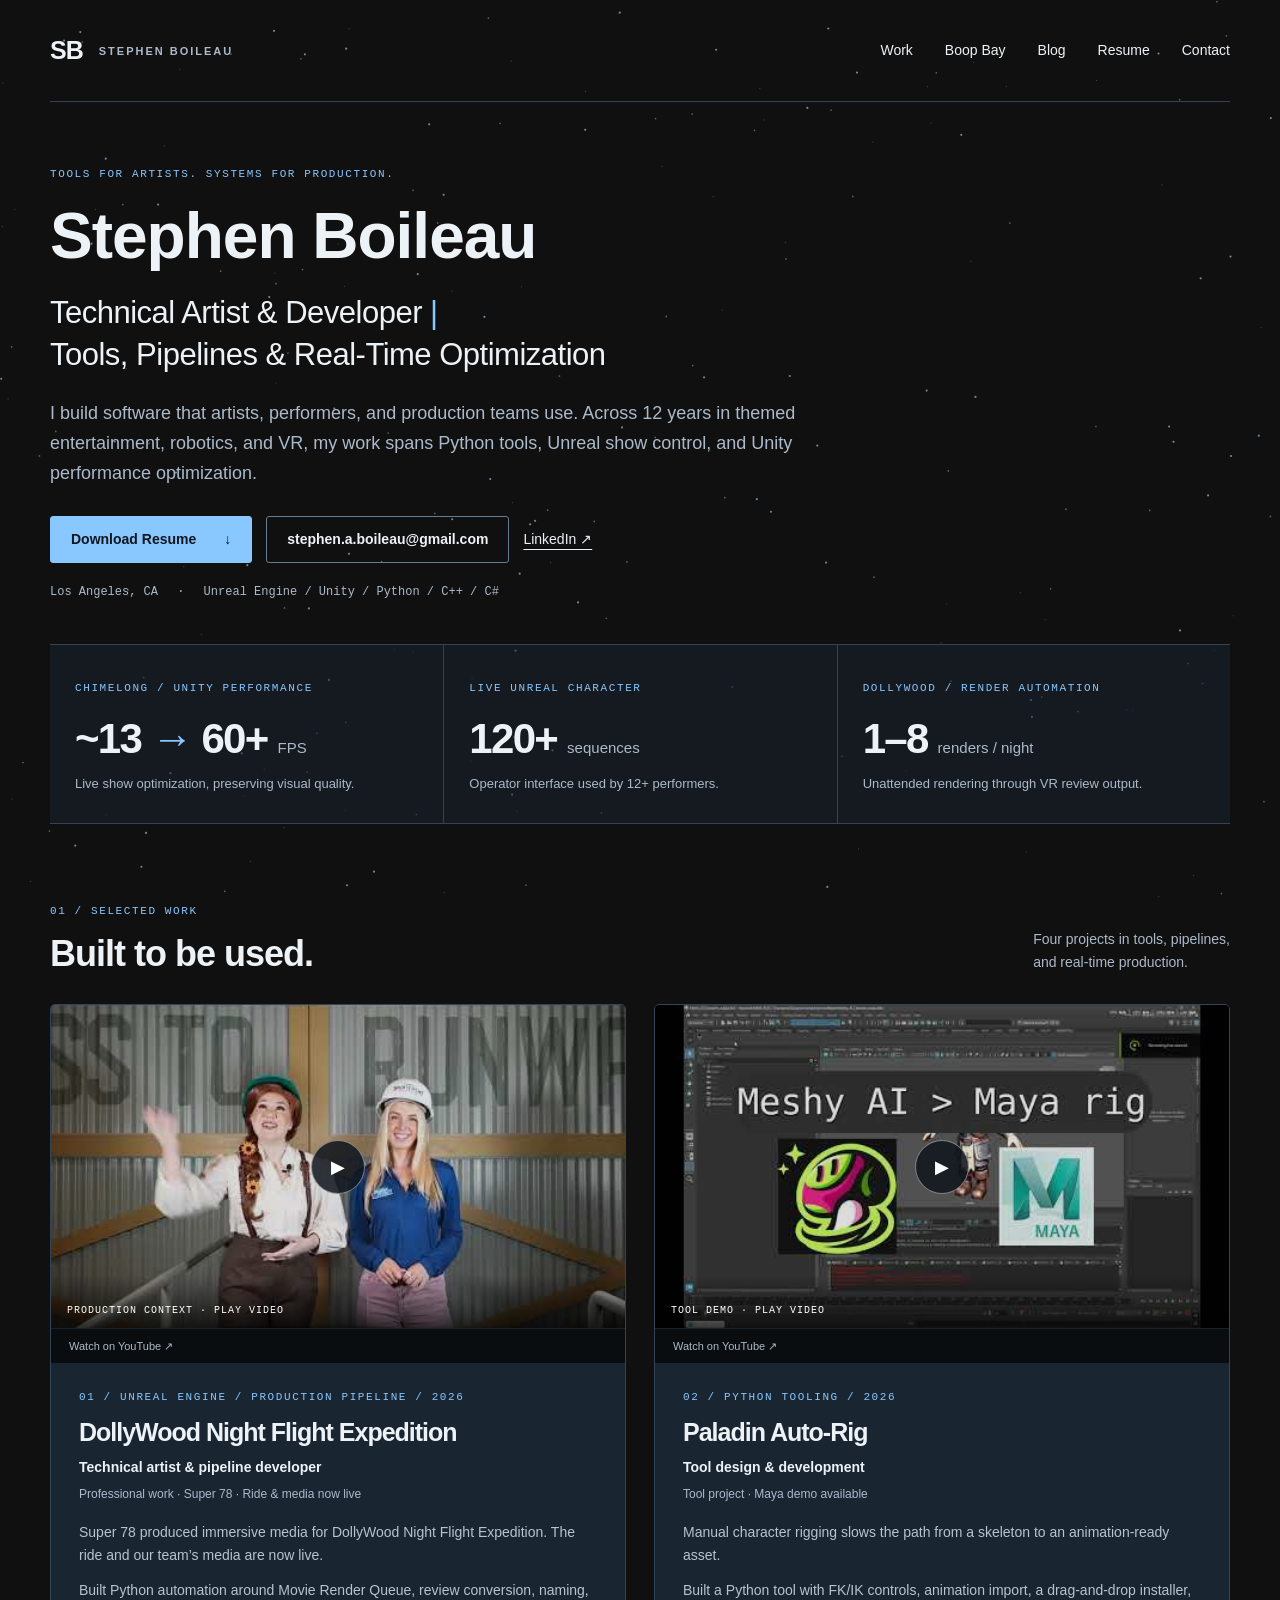
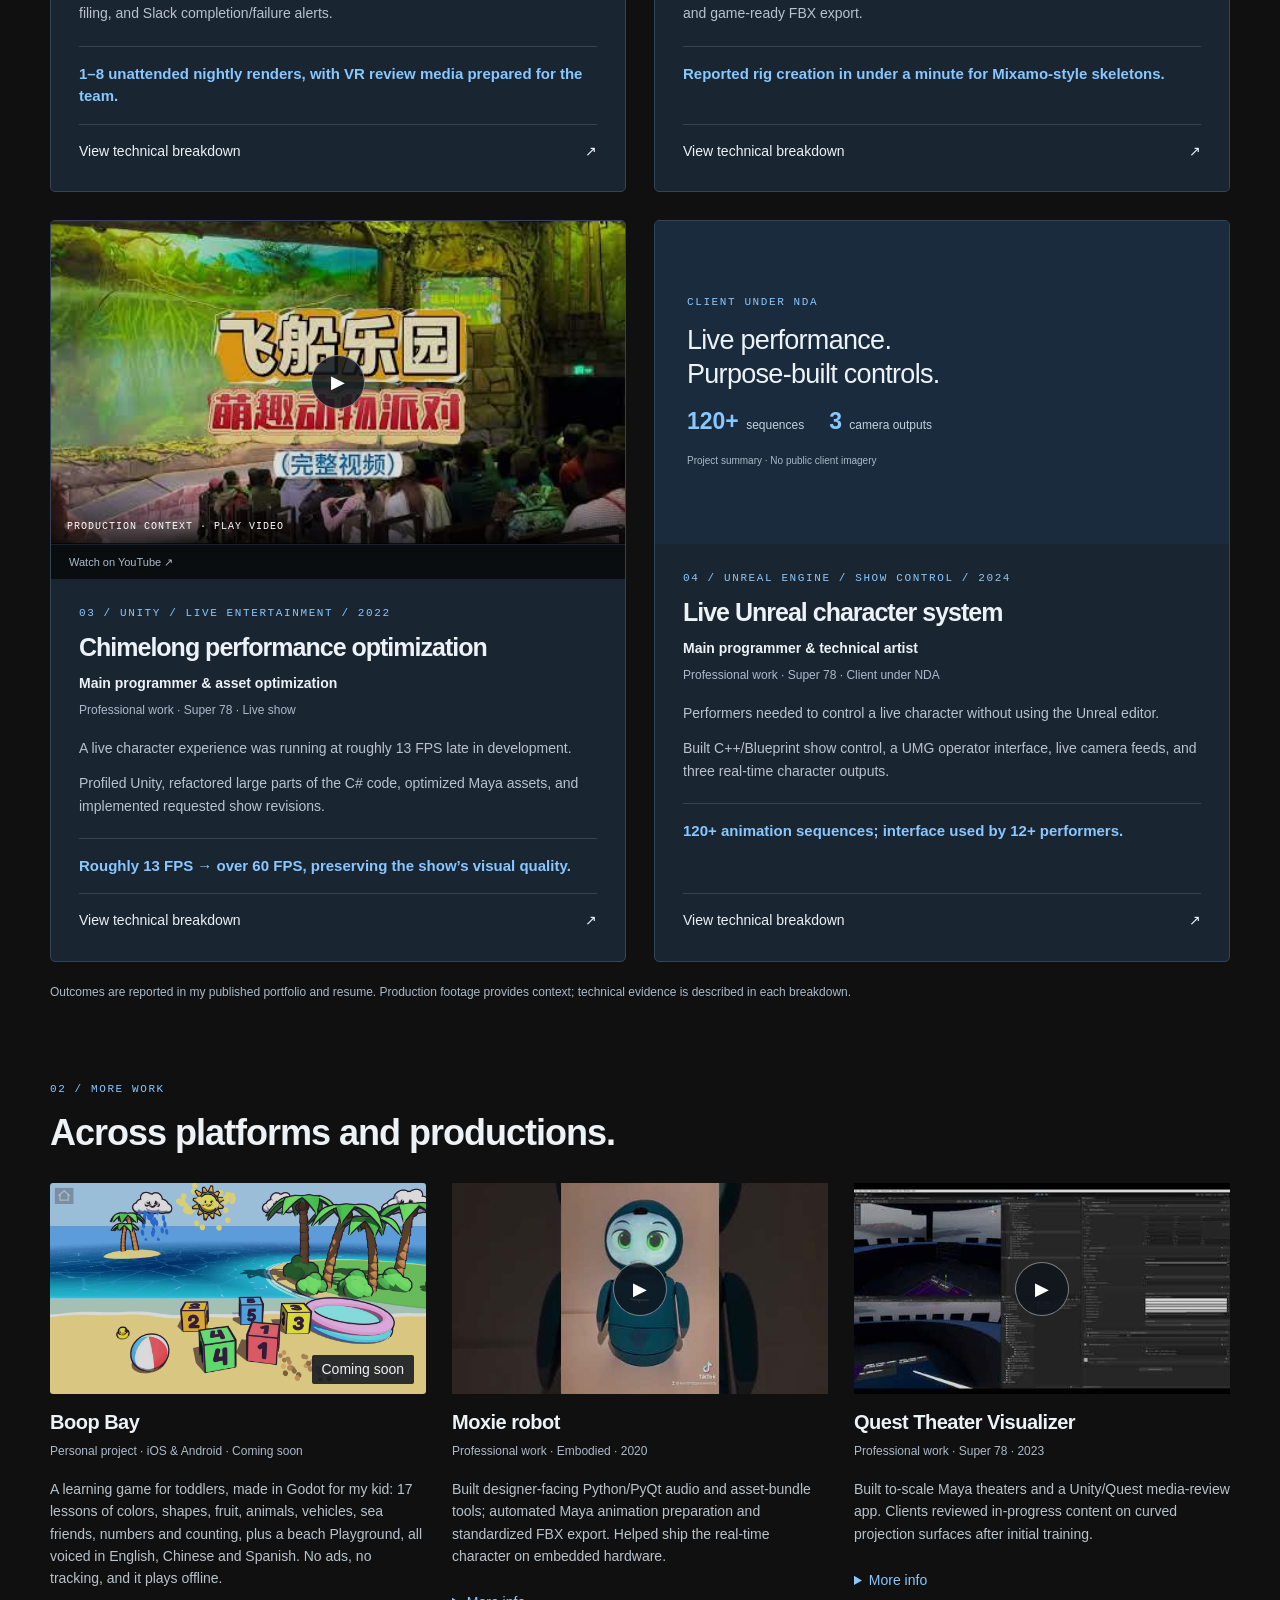
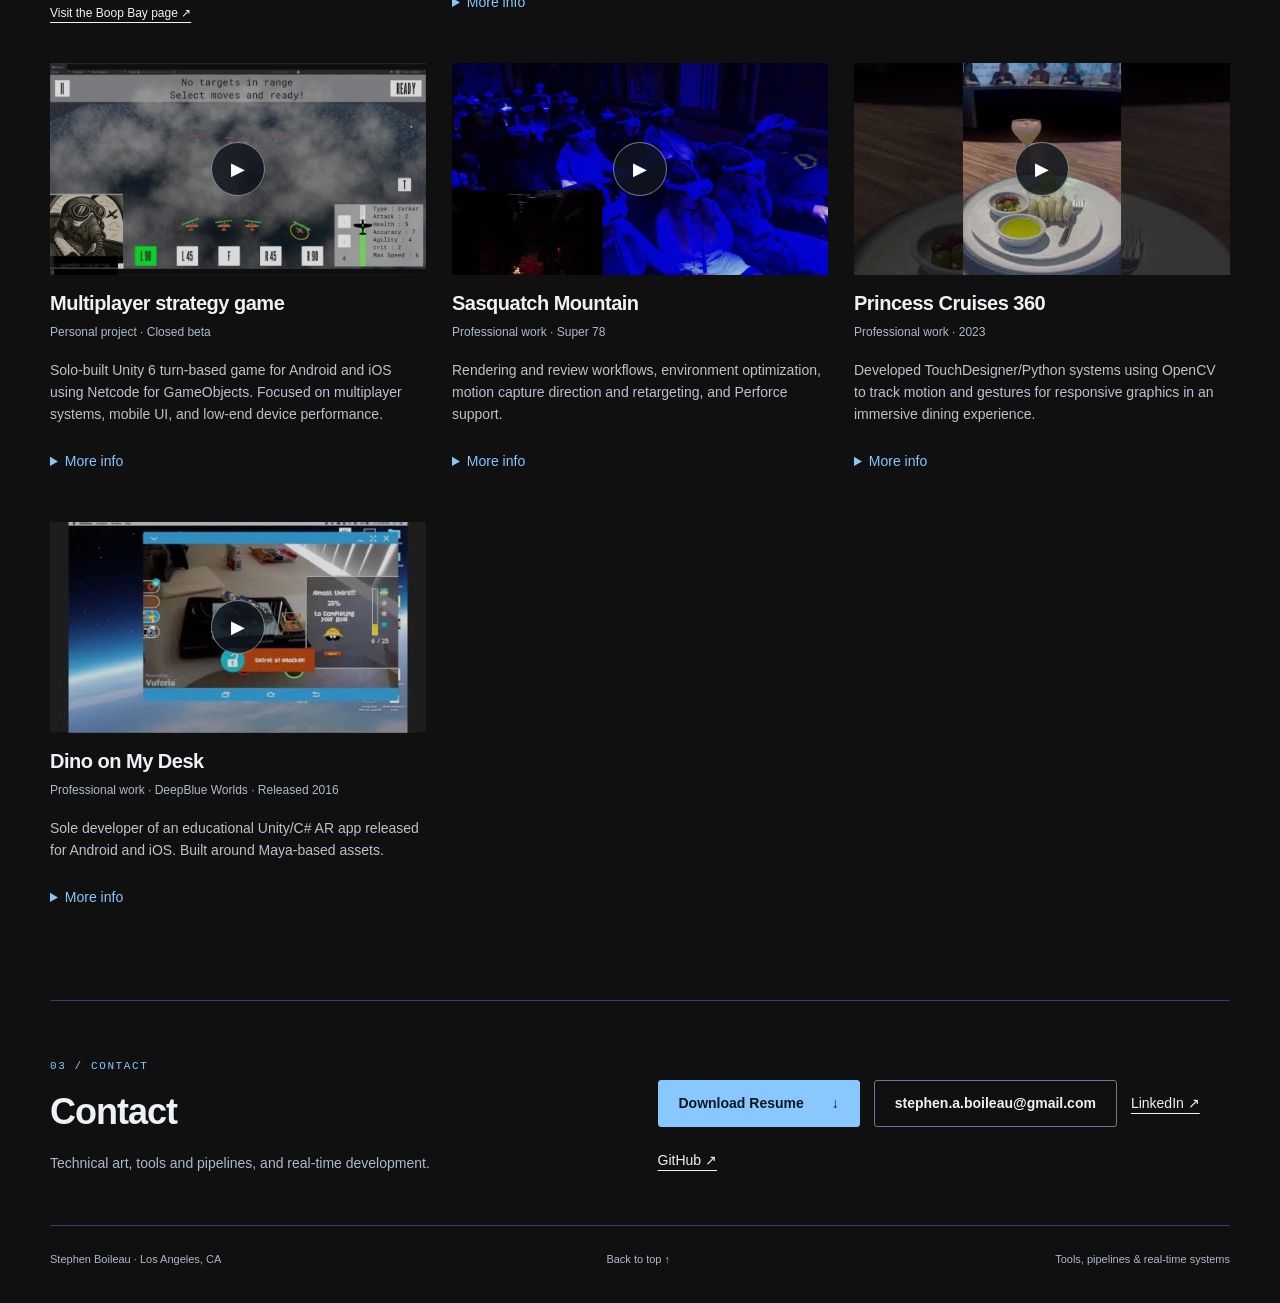
==== commit 619a844b: "Add Boop Bay full-game purchase info, Boop Bay contact email, and Jira/Agile on resume - Boop Bay pr" ====
--- a/index.html
+++ b/index.html
@@ -1,4 +1,4 @@
-<!doctype html><html lang="en"><head><meta charset="utf-8"><meta name="viewport" content="width=device-width,initial-scale=1"><title>Technical Artist & Developer | Stephen Boileau</title><meta name="description" content="Artist tools, production pipelines, and real-time systems by Stephen Boileau. Explore Unity optimization, Unreal show control, and Python tooling."><meta property="og:title" content="Technical Artist & Developer | Stephen Boileau"><meta property="og:description" content="Artist tools, production pipelines, and real-time systems by Stephen Boileau. Explore Unity optimization, Unreal show control, and Python tooling."><meta property="og:image" content="https://stephenboileau.github.io/assets/skBs36oo6BI.jpg"><meta name="color-scheme" content="dark"><link rel="stylesheet" href="styles.css"><script src="app.js" defer></script></head><body><a class="skip" href="#main">Skip to content</a><header class="site-header"><a class="brand" href="index.html" aria-label="Stephen Boileau home">SB<span>STEPHEN BOILEAU</span></a><nav aria-label="Main navigation"><a href="index.html#work">Work</a><a href="boopbay/">Boop Bay</a><a href="blog.html">Blog</a><a href="resume.html">Resume</a><a href="index.html#contact">Contact</a></nav></header><main id="main"><section class="hero"><div class="eyebrow">TOOLS FOR ARTISTS. SYSTEMS FOR PRODUCTION.</div><h1>Stephen Boileau</h1><h2>Technical Artist &amp; Developer <span class="headline-divider">|</span><br>Tools, Pipelines &amp; Real-Time Optimization</h2><p class="intro">I build software that artists, performers, and production teams use. Across 12 years in themed entertainment, robotics, and VR, my work spans Python tools, Unreal show control, and Unity performance optimization.</p><div class="actions"><a class="button primary" href="StephenBoileau_Resume.pdf" download>Download Resume <span aria-hidden="true">↓</span></a><a class="button email-address" href="mailto:stephen.a.boileau@gmail.com">stephen.a.boileau@gmail.com</a><a class="text-link" href="https://www.linkedin.com/in/stephen-boileau-a63ba750" target="_blank" rel="noopener">LinkedIn ↗</a></div><p class="location">Los Angeles, CA <span>·</span> Unreal Engine / Unity / Python / C++ / C#</p></section><section class="outcomes" aria-label="Selected project outcomes"><a href="chimelong.html"><span class="eyebrow">CHIMELONG / UNITY PERFORMANCE</span><strong>~13 <span>→</span> 60+ <small>FPS</small></strong><p>Live show optimization, preserving visual quality.</p></a><a href="live-character.html"><span class="eyebrow">LIVE UNREAL CHARACTER</span><strong>120+ <small>sequences</small></strong><p>Operator interface used by 12+ performers.</p></a><a href="render-automation.html"><span class="eyebrow">DOLLYWOOD / RENDER AUTOMATION</span><strong>1–8 <small>renders / night</small></strong><p>Unattended rendering through VR review output.</p></a></section><section id="work" class="work"><div class="section-heading"><div><span class="eyebrow">01 / SELECTED WORK</span><h2>Built to be used.</h2></div><p>Four projects in tools, pipelines,<br>and real-time production.</p></div><div class="featured-grid"><article class="project-card"><div class="card-visual"><div class="media"><button class="video-trigger" data-video="jfr1l9Olggo" data-title="DollyWood Night Flight Expedition" aria-label="Play DollyWood Night Flight Expedition video (loads YouTube)"><img src="assets/jfr1l9Olggo.jpg" alt="Video poster for DollyWood Night Flight Expedition" loading="lazy" width="480" height="360"><span class="play" aria-hidden="true">▶</span><span class="video-label">PRODUCTION CONTEXT · PLAY VIDEO</span></button></div><a class="media-fallback" href="https://www.youtube.com/watch?v=jfr1l9Olggo">Watch on YouTube ↗</a></div><div class="card-copy"><div class="eyebrow">01 / UNREAL ENGINE / PRODUCTION PIPELINE / 2026</div><h3>DollyWood Night Flight Expedition</h3><p class="role">Technical artist & pipeline developer</p><p class="status">Professional work · Super 78 · Ride &amp; media now live</p><details class="card-details" open><summary>Problem &amp; contribution</summary><div><p>Super 78 produced immersive media for DollyWood Night Flight Expedition. The ride and our team’s media are now live.</p><p>Built Python automation around Movie Render Queue, review conversion, naming, filing, and Slack completion/failure alerts.</p></div></details><p class="result">1–8 unattended nightly renders, with VR review media prepared for the team.</p><a class="breakdown-link" href="render-automation.html">View technical breakdown <span aria-hidden="true">↗</span></a></div></article><article class="project-card"><div class="card-visual"><div class="media"><button class="video-trigger" data-video="skBs36oo6BI" data-title="Paladin Auto-Rig" aria-label="Play Paladin Auto-Rig video (loads YouTube)"><img src="assets/skBs36oo6BI.jpg" alt="Video poster for Paladin Auto-Rig" loading="lazy" width="480" height="360"><span class="play" aria-hidden="true">▶</span><span class="video-label">TOOL DEMO · PLAY VIDEO</span></button></div><a class="media-fallback" href="https://www.youtube.com/watch?v=skBs36oo6BI">Watch on YouTube ↗</a></div><div class="card-copy"><div class="eyebrow">02 / PYTHON TOOLING / 2026</div><h3>Paladin Auto-Rig</h3><p class="role">Tool design & development</p><p class="status">Tool project · Maya demo available</p><details class="card-details" open><summary>Problem &amp; contribution</summary><div><p>Manual character rigging slows the path from a skeleton to an animation-ready asset.</p><p>Built a Python tool with FK/IK controls, animation import, a drag-and-drop installer, and game-ready FBX export.</p></div></details><p class="result">Reported rig creation in under a minute for Mixamo-style skeletons.</p><a class="breakdown-link" href="paladin.html">View technical breakdown <span aria-hidden="true">↗</span></a></div></article><article class="project-card"><div class="card-visual"><div class="media"><button class="video-trigger" data-video="M_pg9gNDUyY" data-title="Chimelong performance optimization" aria-label="Play Chimelong performance optimization video (loads YouTube)"><img src="assets/M_pg9gNDUyY.jpg" alt="Video poster for Chimelong performance optimization" loading="lazy" width="480" height="360"><span class="play" aria-hidden="true">▶</span><span class="video-label">PRODUCTION CONTEXT · PLAY VIDEO</span></button></div><a class="media-fallback" href="https://www.youtube.com/watch?v=M_pg9gNDUyY">Watch on YouTube ↗</a></div><div class="card-copy"><div class="eyebrow">03 / UNITY / LIVE ENTERTAINMENT / 2022</div><h3>Chimelong performance optimization</h3><p class="role">Main programmer & asset optimization</p><p class="status">Professional work · Super 78 · Live show</p><details class="card-details" open><summary>Problem &amp; contribution</summary><div><p>A live character experience was running at roughly 13 FPS late in development.</p><p>Profiled Unity, refactored large parts of the C# code, optimized Maya assets, and implemented requested show revisions.</p></div></details><p class="result">Roughly 13 FPS → over 60 FPS, preserving the show’s visual quality.</p><a class="breakdown-link" href="chimelong.html">View technical breakdown <span aria-hidden="true">↗</span></a></div></article><article class="project-card"><div class="card-visual"><div class="private-visual" role="note" aria-label="No public client imagery available"><span class="eyebrow">CLIENT UNDER NDA</span><strong>Live performance.<br>Purpose-built controls.</strong><div class="private-stats"><span><b>120+</b> sequences</span><span><b>3</b> camera outputs</span></div><small>Project summary · No public client imagery</small></div></div><div class="card-copy"><div class="eyebrow">04 / UNREAL ENGINE / SHOW CONTROL / 2024</div><h3>Live Unreal character system</h3><p class="role">Main programmer & technical artist</p><p class="status">Professional work · Super 78 · Client under NDA</p><details class="card-details" open><summary>Problem &amp; contribution</summary><div><p>Performers needed to control a live character without using the Unreal editor.</p><p>Built C++/Blueprint show control, a UMG operator interface, live camera feeds, and three real-time character outputs.</p></div></details><p class="result">120+ animation sequences; interface used by 12+ performers.</p><a class="breakdown-link" href="live-character.html">View technical breakdown <span aria-hidden="true">↗</span></a></div></article></div><p class="evidence-note">Outcomes are reported in my published portfolio and resume. Production footage provides context; technical evidence is described in each breakdown.</p></section><section class="supporting" id="supporting"><div class="section-heading"><div><span class="eyebrow">02 / MORE WORK</span><h2>Across platforms and productions.</h2></div></div><div class="support-grid"><article class="support-card"><a href="boopbay/" aria-label="Boop Bay page"><img src="boopbay/media/screenshot-12-playground-sky.jpg" alt="Boop Bay's beach Playground: a sparkling sun, a raining cloud, number blocks, a beach ball and a rubber duck" loading="lazy" width="1280" height="720"><span class="support-play">Coming soon</span></a><h3>Boop Bay</h3><p class="status">Personal project · iOS &amp; Android · Coming soon</p><p>A learning game for toddlers, made in Godot for my kid: 17 lessons of colors, shapes, fruit, animals, vehicles, sea friends, numbers and counting, plus a beach Playground, all voiced in English, Chinese and Spanish. No ads, no tracking, fully offline.</p><a class="text-link" href="boopbay/">Visit the Boop Bay page ↗</a></article><article class="support-card"><div class="media support-media"><button type="button" class="video-trigger" data-video="Vof8ytP199w" data-title="Moxie robot" aria-label="Play Moxie robot video in place"><img src="assets/Vof8ytP199w.jpg" alt="Published video poster for Moxie robot" loading="lazy" width="480" height="270"><span class="play" aria-hidden="true">▶</span></button></div><h3>Moxie robot</h3><p class="status">Professional work · Embodied · 2020</p><p>Built designer-facing Python/PyQt audio and asset-bundle tools; automated Maya animation preparation and standardized FBX export. Helped ship the real-time character on embedded hardware.</p><details class="support-details"><summary>More info</summary><div class="original-description"><p>
+<!doctype html><html lang="en"><head><meta charset="utf-8"><meta name="viewport" content="width=device-width,initial-scale=1"><title>Technical Artist & Developer | Stephen Boileau</title><meta name="description" content="Artist tools, production pipelines, and real-time systems by Stephen Boileau. Explore Unity optimization, Unreal show control, and Python tooling."><meta property="og:title" content="Technical Artist & Developer | Stephen Boileau"><meta property="og:description" content="Artist tools, production pipelines, and real-time systems by Stephen Boileau. Explore Unity optimization, Unreal show control, and Python tooling."><meta property="og:image" content="https://stephenboileau.github.io/assets/skBs36oo6BI.jpg"><meta name="color-scheme" content="dark"><link rel="stylesheet" href="styles.css"><script src="app.js" defer></script></head><body><a class="skip" href="#main">Skip to content</a><header class="site-header"><a class="brand" href="index.html" aria-label="Stephen Boileau home">SB<span>STEPHEN BOILEAU</span></a><nav aria-label="Main navigation"><a href="index.html#work">Work</a><a href="boopbay/">Boop Bay</a><a href="blog.html">Blog</a><a href="resume.html">Resume</a><a href="index.html#contact">Contact</a></nav></header><main id="main"><section class="hero"><div class="eyebrow">TOOLS FOR ARTISTS. SYSTEMS FOR PRODUCTION.</div><h1>Stephen Boileau</h1><h2>Technical Artist &amp; Developer <span class="headline-divider">|</span><br>Tools, Pipelines &amp; Real-Time Optimization</h2><p class="intro">I build software that artists, performers, and production teams use. Across 12 years in themed entertainment, robotics, and VR, my work spans Python tools, Unreal show control, and Unity performance optimization.</p><div class="actions"><a class="button primary" href="StephenBoileau_Resume.pdf" download>Download Resume <span aria-hidden="true">↓</span></a><a class="button email-address" href="mailto:stephen.a.boileau@gmail.com">stephen.a.boileau@gmail.com</a><a class="text-link" href="https://www.linkedin.com/in/stephen-boileau-a63ba750" target="_blank" rel="noopener">LinkedIn ↗</a></div><p class="location">Los Angeles, CA <span>·</span> Unreal Engine / Unity / Python / C++ / C#</p></section><section class="outcomes" aria-label="Selected project outcomes"><a href="chimelong.html"><span class="eyebrow">CHIMELONG / UNITY PERFORMANCE</span><strong>~13 <span>→</span> 60+ <small>FPS</small></strong><p>Live show optimization, preserving visual quality.</p></a><a href="live-character.html"><span class="eyebrow">LIVE UNREAL CHARACTER</span><strong>120+ <small>sequences</small></strong><p>Operator interface used by 12+ performers.</p></a><a href="render-automation.html"><span class="eyebrow">DOLLYWOOD / RENDER AUTOMATION</span><strong>1–8 <small>renders / night</small></strong><p>Unattended rendering through VR review output.</p></a></section><section id="work" class="work"><div class="section-heading"><div><span class="eyebrow">01 / SELECTED WORK</span><h2>Built to be used.</h2></div><p>Four projects in tools, pipelines,<br>and real-time production.</p></div><div class="featured-grid"><article class="project-card"><div class="card-visual"><div class="media"><button class="video-trigger" data-video="jfr1l9Olggo" data-title="DollyWood Night Flight Expedition" aria-label="Play DollyWood Night Flight Expedition video (loads YouTube)"><img src="assets/jfr1l9Olggo.jpg" alt="Video poster for DollyWood Night Flight Expedition" loading="lazy" width="480" height="360"><span class="play" aria-hidden="true">▶</span><span class="video-label">PRODUCTION CONTEXT · PLAY VIDEO</span></button></div><a class="media-fallback" href="https://www.youtube.com/watch?v=jfr1l9Olggo">Watch on YouTube ↗</a></div><div class="card-copy"><div class="eyebrow">01 / UNREAL ENGINE / PRODUCTION PIPELINE / 2026</div><h3>DollyWood Night Flight Expedition</h3><p class="role">Technical artist & pipeline developer</p><p class="status">Professional work · Super 78 · Ride &amp; media now live</p><details class="card-details" open><summary>Problem &amp; contribution</summary><div><p>Super 78 produced immersive media for DollyWood Night Flight Expedition. The ride and our team’s media are now live.</p><p>Built Python automation around Movie Render Queue, review conversion, naming, filing, and Slack completion/failure alerts.</p></div></details><p class="result">1–8 unattended nightly renders, with VR review media prepared for the team.</p><a class="breakdown-link" href="render-automation.html">View technical breakdown <span aria-hidden="true">↗</span></a></div></article><article class="project-card"><div class="card-visual"><div class="media"><button class="video-trigger" data-video="skBs36oo6BI" data-title="Paladin Auto-Rig" aria-label="Play Paladin Auto-Rig video (loads YouTube)"><img src="assets/skBs36oo6BI.jpg" alt="Video poster for Paladin Auto-Rig" loading="lazy" width="480" height="360"><span class="play" aria-hidden="true">▶</span><span class="video-label">TOOL DEMO · PLAY VIDEO</span></button></div><a class="media-fallback" href="https://www.youtube.com/watch?v=skBs36oo6BI">Watch on YouTube ↗</a></div><div class="card-copy"><div class="eyebrow">02 / PYTHON TOOLING / 2026</div><h3>Paladin Auto-Rig</h3><p class="role">Tool design & development</p><p class="status">Tool project · Maya demo available</p><details class="card-details" open><summary>Problem &amp; contribution</summary><div><p>Manual character rigging slows the path from a skeleton to an animation-ready asset.</p><p>Built a Python tool with FK/IK controls, animation import, a drag-and-drop installer, and game-ready FBX export.</p></div></details><p class="result">Reported rig creation in under a minute for Mixamo-style skeletons.</p><a class="breakdown-link" href="paladin.html">View technical breakdown <span aria-hidden="true">↗</span></a></div></article><article class="project-card"><div class="card-visual"><div class="media"><button class="video-trigger" data-video="M_pg9gNDUyY" data-title="Chimelong performance optimization" aria-label="Play Chimelong performance optimization video (loads YouTube)"><img src="assets/M_pg9gNDUyY.jpg" alt="Video poster for Chimelong performance optimization" loading="lazy" width="480" height="360"><span class="play" aria-hidden="true">▶</span><span class="video-label">PRODUCTION CONTEXT · PLAY VIDEO</span></button></div><a class="media-fallback" href="https://www.youtube.com/watch?v=M_pg9gNDUyY">Watch on YouTube ↗</a></div><div class="card-copy"><div class="eyebrow">03 / UNITY / LIVE ENTERTAINMENT / 2022</div><h3>Chimelong performance optimization</h3><p class="role">Main programmer & asset optimization</p><p class="status">Professional work · Super 78 · Live show</p><details class="card-details" open><summary>Problem &amp; contribution</summary><div><p>A live character experience was running at roughly 13 FPS late in development.</p><p>Profiled Unity, refactored large parts of the C# code, optimized Maya assets, and implemented requested show revisions.</p></div></details><p class="result">Roughly 13 FPS → over 60 FPS, preserving the show’s visual quality.</p><a class="breakdown-link" href="chimelong.html">View technical breakdown <span aria-hidden="true">↗</span></a></div></article><article class="project-card"><div class="card-visual"><div class="private-visual" role="note" aria-label="No public client imagery available"><span class="eyebrow">CLIENT UNDER NDA</span><strong>Live performance.<br>Purpose-built controls.</strong><div class="private-stats"><span><b>120+</b> sequences</span><span><b>3</b> camera outputs</span></div><small>Project summary · No public client imagery</small></div></div><div class="card-copy"><div class="eyebrow">04 / UNREAL ENGINE / SHOW CONTROL / 2024</div><h3>Live Unreal character system</h3><p class="role">Main programmer & technical artist</p><p class="status">Professional work · Super 78 · Client under NDA</p><details class="card-details" open><summary>Problem &amp; contribution</summary><div><p>Performers needed to control a live character without using the Unreal editor.</p><p>Built C++/Blueprint show control, a UMG operator interface, live camera feeds, and three real-time character outputs.</p></div></details><p class="result">120+ animation sequences; interface used by 12+ performers.</p><a class="breakdown-link" href="live-character.html">View technical breakdown <span aria-hidden="true">↗</span></a></div></article></div><p class="evidence-note">Outcomes are reported in my published portfolio and resume. Production footage provides context; technical evidence is described in each breakdown.</p></section><section class="supporting" id="supporting"><div class="section-heading"><div><span class="eyebrow">02 / MORE WORK</span><h2>Across platforms and productions.</h2></div></div><div class="support-grid"><article class="support-card"><a href="boopbay/" aria-label="Boop Bay page"><img src="boopbay/media/screenshot-12-playground-sky.jpg" alt="Boop Bay's beach Playground: a sparkling sun, a raining cloud, number blocks, a beach ball and a rubber duck" loading="lazy" width="1280" height="720"><span class="support-play">Coming soon</span></a><h3>Boop Bay</h3><p class="status">Personal project · iOS &amp; Android · Coming soon</p><p>A learning game for toddlers, made in Godot for my kid: 17 lessons of colors, shapes, fruit, animals, vehicles, sea friends, numbers and counting, plus a beach Playground, all voiced in English, Chinese and Spanish. No ads, no tracking, and it plays offline.</p><a class="text-link" href="boopbay/">Visit the Boop Bay page ↗</a></article><article class="support-card"><div class="media support-media"><button type="button" class="video-trigger" data-video="Vof8ytP199w" data-title="Moxie robot" aria-label="Play Moxie robot video in place"><img src="assets/Vof8ytP199w.jpg" alt="Published video poster for Moxie robot" loading="lazy" width="480" height="270"><span class="play" aria-hidden="true">▶</span></button></div><h3>Moxie robot</h3><p class="status">Professional work · Embodied · 2020</p><p>Built designer-facing Python/PyQt audio and asset-bundle tools; automated Maya animation preparation and standardized FBX export. Helped ship the real-time character on embedded hardware.</p><details class="support-details"><summary>More info</summary><div class="original-description"><p>
 Worked at Embodied Inc. as a Technical Artist helping bring the Moxie robot to market, which launched in April 2020. Moxie is a social robot designed to support child development through expressive real-time character animation and interactive experiences.
 </p>
 
@@ -7,11 +7,11 @@
 </p>
 
 <p>
-Also wrote the Maya Python script that stripped rigs out of hundreds of animation files to keep them small enough for the device, built custom FBX exporters used on every animation export, and contributed character rigging, facial and blend-shape animation prep, C# development, and mobile graphics optimization.
+Also wrote the Maya Python script that stripped rigs out of hundreds of animation files to keep them small enough for the device, built custom FBX exporters used on every animation export, and contributed character rigging, facial and blend-shape animation prep, C# development, and mobile graphics optimization. Work was tracked in an Agile workflow in Jira, with tickets linked to the team's GitHub.
 </p>
 
 <p>
-<strong>Tools:</strong> C#, Python, PyQt, Maya, Unity, asset bundles, JSON, rigging, blendshapes, FBX export automation, mobile graphics optimization.
+<strong>Tools:</strong> C#, Python, PyQt, Maya, Unity, asset bundles, JSON, rigging, blendshapes, FBX export automation, mobile graphics optimization, Git/GitHub, Jira (Agile).
 </p></div><a class="text-link video-source" href="https://www.youtube.com/watch?v=Vof8ytP199w">Video source</a></details></article><article class="support-card"><div class="media support-media"><button type="button" class="video-trigger" data-video="eAIp_FIKcWA" data-title="Quest Theater Visualizer" aria-label="Play Quest Theater Visualizer video in place"><img src="assets/eAIp_FIKcWA.jpg" alt="Published video poster for Quest Theater Visualizer" loading="lazy" width="480" height="270"><span class="play" aria-hidden="true">▶</span></button></div><h3>Quest Theater Visualizer</h3><p class="status">Professional work · Super 78 · 2023</p><p>Built to-scale Maya theaters and a Unity/Quest media-review app. Clients reviewed in-progress content on curved projection surfaces after initial training.</p><details class="support-details"><summary>More info</summary><div class="original-description"><p>
 Designed and built a Quest-based VR theater visualization tool that allowed clients to preview in-progress media inside accurately scaled virtual theater environments throughout development.
 </p>
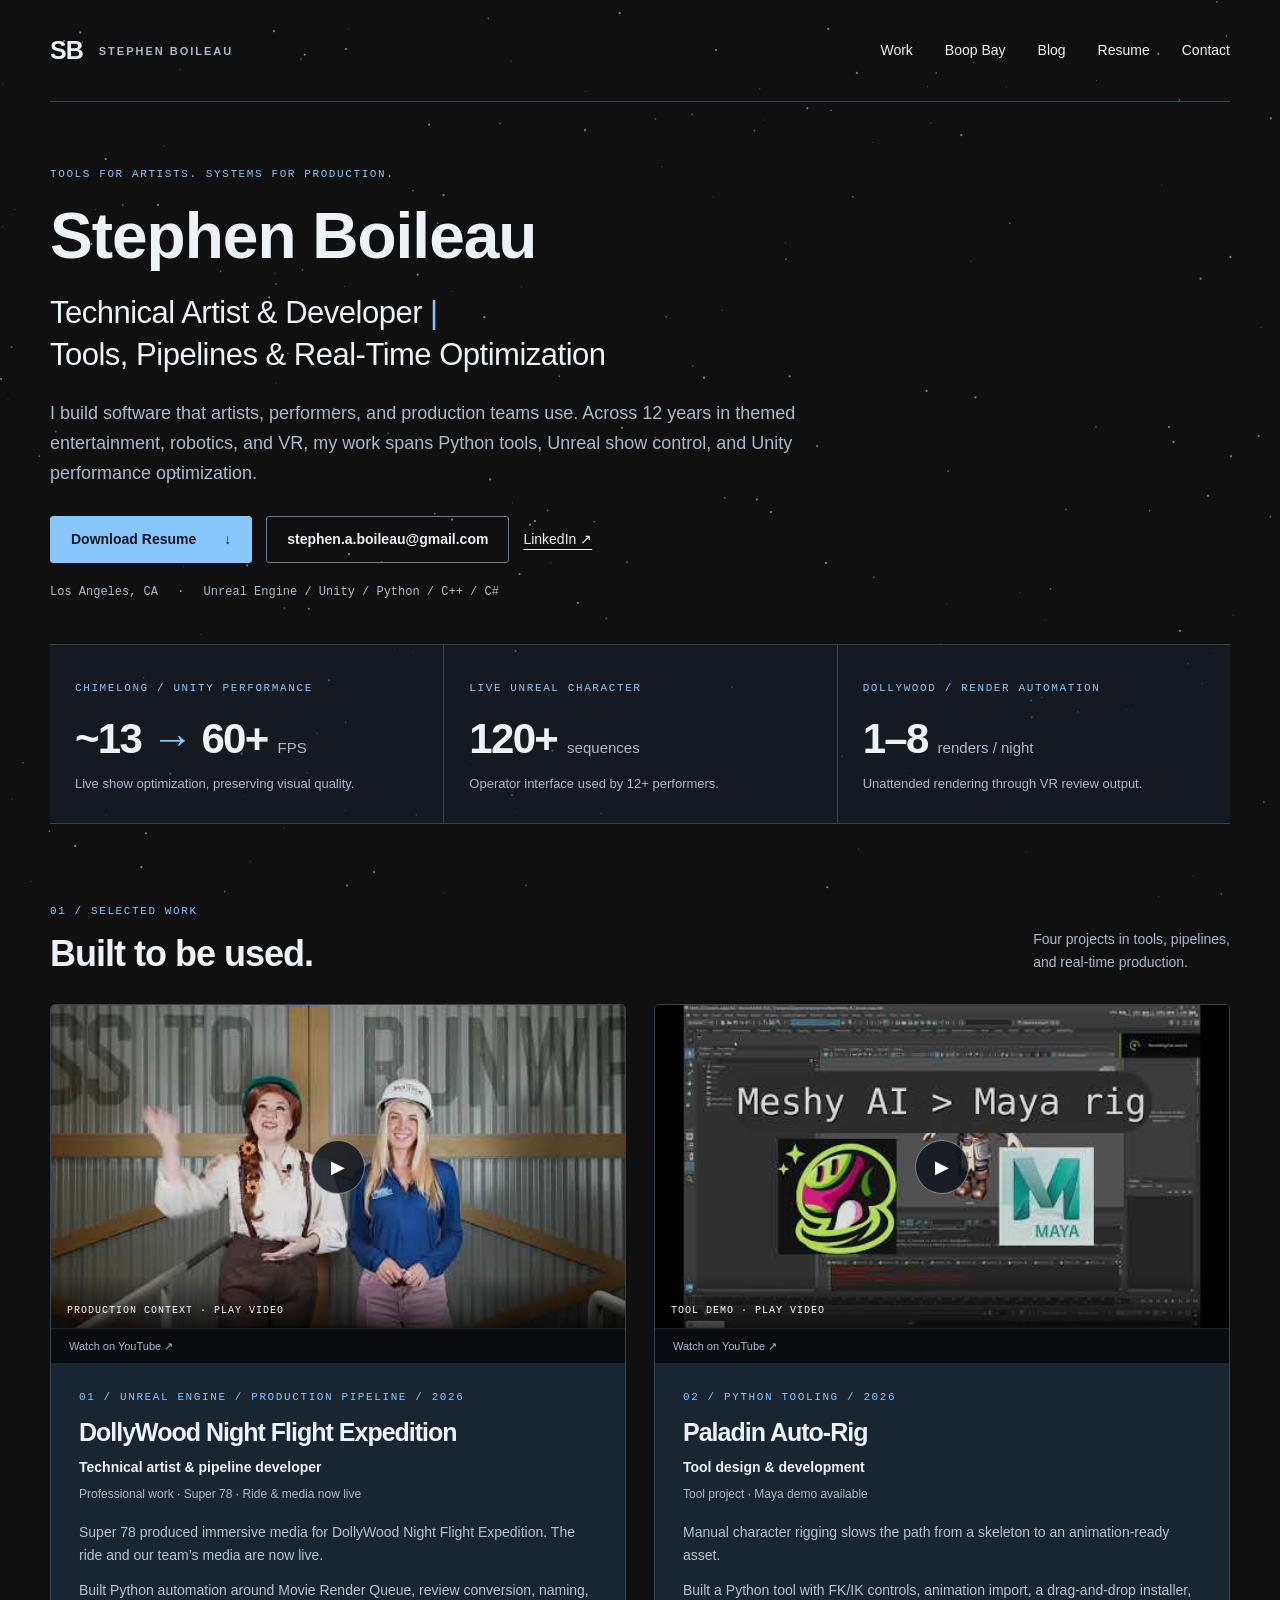
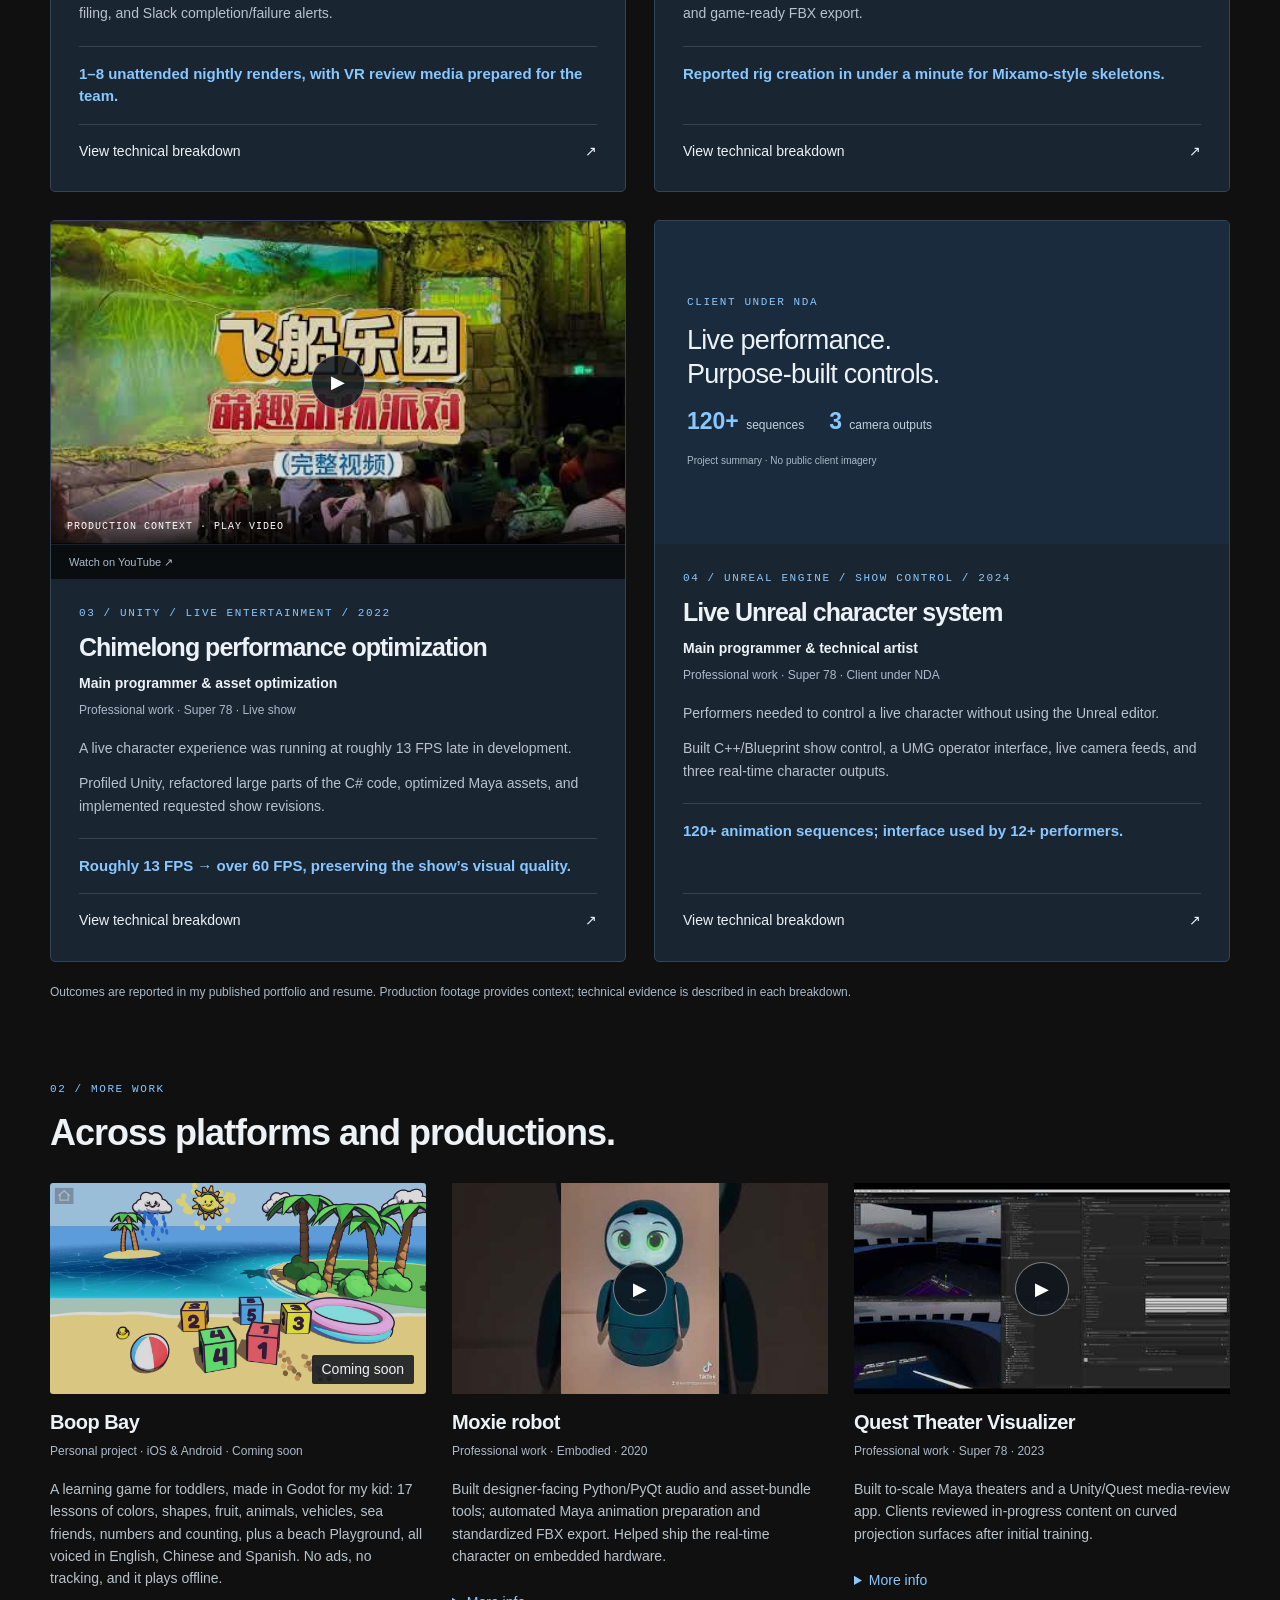
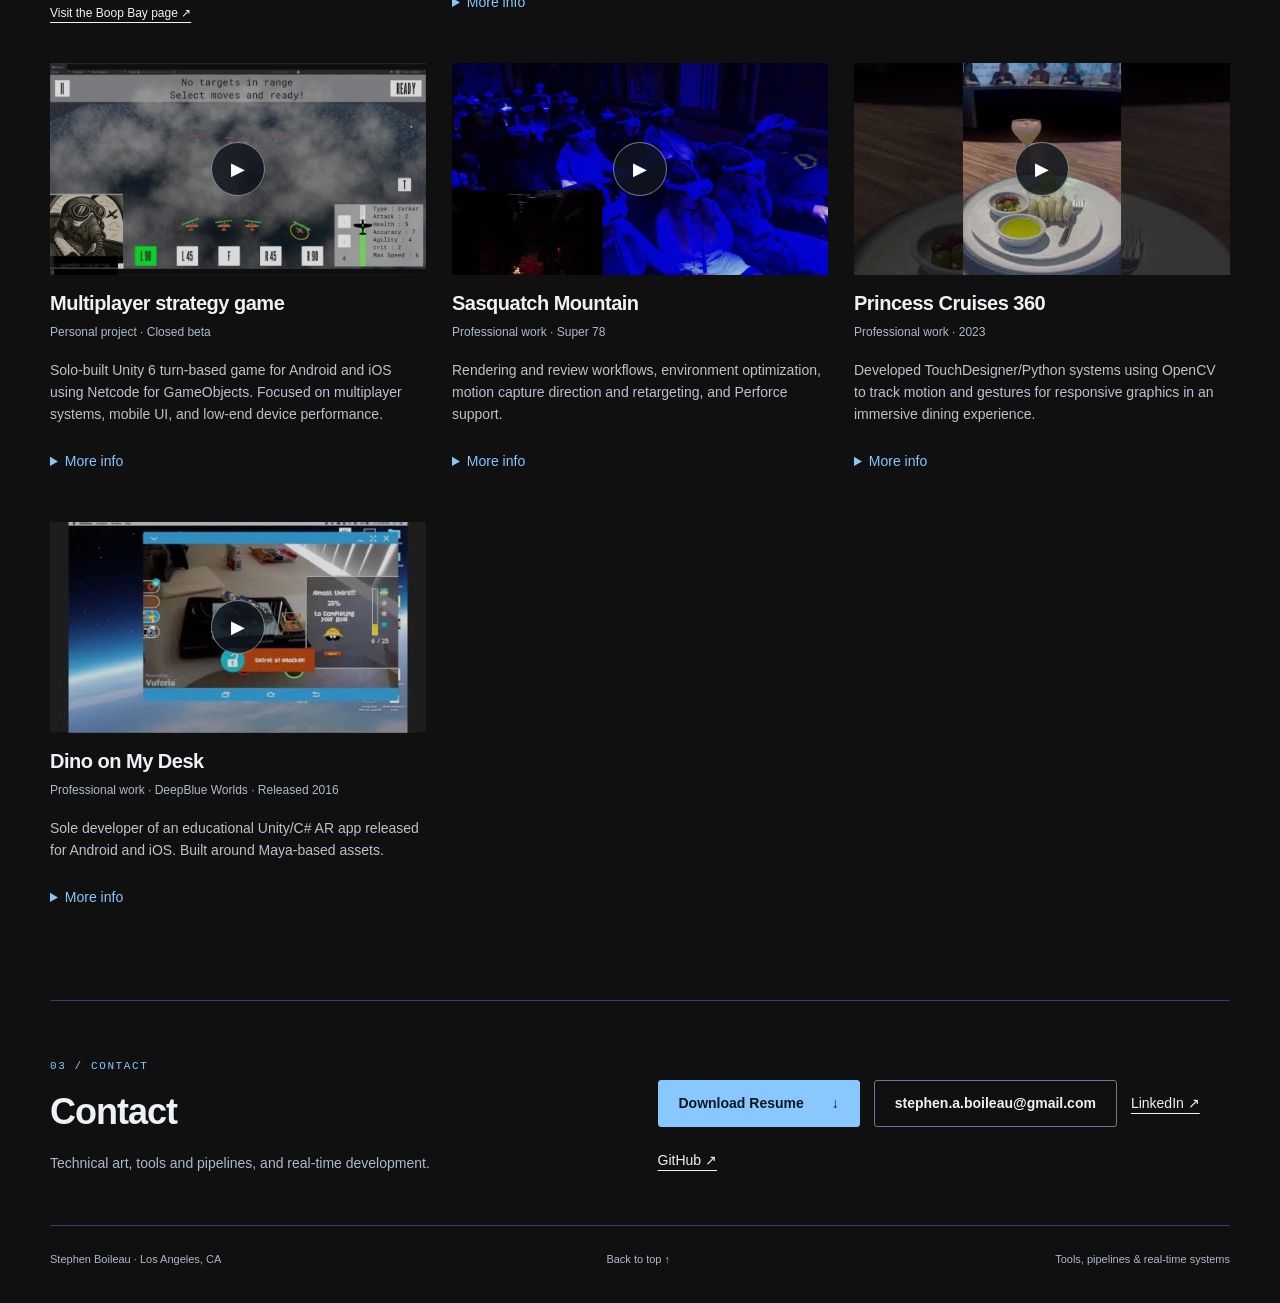
==== commit e203ad72: "Add Boop Bay duck as the site's tab and home-screen icon favicon.ico (16/32/48), icon-192.png and ap" ====
--- a/index.html
+++ b/index.html
@@ -1,4 +1,4 @@
-<!doctype html><html lang="en"><head><meta charset="utf-8"><meta name="viewport" content="width=device-width,initial-scale=1"><title>Technical Artist & Developer | Stephen Boileau</title><meta name="description" content="Artist tools, production pipelines, and real-time systems by Stephen Boileau. Explore Unity optimization, Unreal show control, and Python tooling."><meta property="og:title" content="Technical Artist & Developer | Stephen Boileau"><meta property="og:description" content="Artist tools, production pipelines, and real-time systems by Stephen Boileau. Explore Unity optimization, Unreal show control, and Python tooling."><meta property="og:image" content="https://stephenboileau.github.io/assets/skBs36oo6BI.jpg"><meta name="color-scheme" content="dark"><link rel="stylesheet" href="styles.css"><script src="app.js" defer></script></head><body><a class="skip" href="#main">Skip to content</a><header class="site-header"><a class="brand" href="index.html" aria-label="Stephen Boileau home">SB<span>STEPHEN BOILEAU</span></a><nav aria-label="Main navigation"><a href="index.html#work">Work</a><a href="boopbay/">Boop Bay</a><a href="blog.html">Blog</a><a href="resume.html">Resume</a><a href="index.html#contact">Contact</a></nav></header><main id="main"><section class="hero"><div class="eyebrow">TOOLS FOR ARTISTS. SYSTEMS FOR PRODUCTION.</div><h1>Stephen Boileau</h1><h2>Technical Artist &amp; Developer <span class="headline-divider">|</span><br>Tools, Pipelines &amp; Real-Time Optimization</h2><p class="intro">I build software that artists, performers, and production teams use. Across 12 years in themed entertainment, robotics, and VR, my work spans Python tools, Unreal show control, and Unity performance optimization.</p><div class="actions"><a class="button primary" href="StephenBoileau_Resume.pdf" download>Download Resume <span aria-hidden="true">↓</span></a><a class="button email-address" href="mailto:stephen.a.boileau@gmail.com">stephen.a.boileau@gmail.com</a><a class="text-link" href="https://www.linkedin.com/in/stephen-boileau-a63ba750" target="_blank" rel="noopener">LinkedIn ↗</a></div><p class="location">Los Angeles, CA <span>·</span> Unreal Engine / Unity / Python / C++ / C#</p></section><section class="outcomes" aria-label="Selected project outcomes"><a href="chimelong.html"><span class="eyebrow">CHIMELONG / UNITY PERFORMANCE</span><strong>~13 <span>→</span> 60+ <small>FPS</small></strong><p>Live show optimization, preserving visual quality.</p></a><a href="live-character.html"><span class="eyebrow">LIVE UNREAL CHARACTER</span><strong>120+ <small>sequences</small></strong><p>Operator interface used by 12+ performers.</p></a><a href="render-automation.html"><span class="eyebrow">DOLLYWOOD / RENDER AUTOMATION</span><strong>1–8 <small>renders / night</small></strong><p>Unattended rendering through VR review output.</p></a></section><section id="work" class="work"><div class="section-heading"><div><span class="eyebrow">01 / SELECTED WORK</span><h2>Built to be used.</h2></div><p>Four projects in tools, pipelines,<br>and real-time production.</p></div><div class="featured-grid"><article class="project-card"><div class="card-visual"><div class="media"><button class="video-trigger" data-video="jfr1l9Olggo" data-title="DollyWood Night Flight Expedition" aria-label="Play DollyWood Night Flight Expedition video (loads YouTube)"><img src="assets/jfr1l9Olggo.jpg" alt="Video poster for DollyWood Night Flight Expedition" loading="lazy" width="480" height="360"><span class="play" aria-hidden="true">▶</span><span class="video-label">PRODUCTION CONTEXT · PLAY VIDEO</span></button></div><a class="media-fallback" href="https://www.youtube.com/watch?v=jfr1l9Olggo">Watch on YouTube ↗</a></div><div class="card-copy"><div class="eyebrow">01 / UNREAL ENGINE / PRODUCTION PIPELINE / 2026</div><h3>DollyWood Night Flight Expedition</h3><p class="role">Technical artist & pipeline developer</p><p class="status">Professional work · Super 78 · Ride &amp; media now live</p><details class="card-details" open><summary>Problem &amp; contribution</summary><div><p>Super 78 produced immersive media for DollyWood Night Flight Expedition. The ride and our team’s media are now live.</p><p>Built Python automation around Movie Render Queue, review conversion, naming, filing, and Slack completion/failure alerts.</p></div></details><p class="result">1–8 unattended nightly renders, with VR review media prepared for the team.</p><a class="breakdown-link" href="render-automation.html">View technical breakdown <span aria-hidden="true">↗</span></a></div></article><article class="project-card"><div class="card-visual"><div class="media"><button class="video-trigger" data-video="skBs36oo6BI" data-title="Paladin Auto-Rig" aria-label="Play Paladin Auto-Rig video (loads YouTube)"><img src="assets/skBs36oo6BI.jpg" alt="Video poster for Paladin Auto-Rig" loading="lazy" width="480" height="360"><span class="play" aria-hidden="true">▶</span><span class="video-label">TOOL DEMO · PLAY VIDEO</span></button></div><a class="media-fallback" href="https://www.youtube.com/watch?v=skBs36oo6BI">Watch on YouTube ↗</a></div><div class="card-copy"><div class="eyebrow">02 / PYTHON TOOLING / 2026</div><h3>Paladin Auto-Rig</h3><p class="role">Tool design & development</p><p class="status">Tool project · Maya demo available</p><details class="card-details" open><summary>Problem &amp; contribution</summary><div><p>Manual character rigging slows the path from a skeleton to an animation-ready asset.</p><p>Built a Python tool with FK/IK controls, animation import, a drag-and-drop installer, and game-ready FBX export.</p></div></details><p class="result">Reported rig creation in under a minute for Mixamo-style skeletons.</p><a class="breakdown-link" href="paladin.html">View technical breakdown <span aria-hidden="true">↗</span></a></div></article><article class="project-card"><div class="card-visual"><div class="media"><button class="video-trigger" data-video="M_pg9gNDUyY" data-title="Chimelong performance optimization" aria-label="Play Chimelong performance optimization video (loads YouTube)"><img src="assets/M_pg9gNDUyY.jpg" alt="Video poster for Chimelong performance optimization" loading="lazy" width="480" height="360"><span class="play" aria-hidden="true">▶</span><span class="video-label">PRODUCTION CONTEXT · PLAY VIDEO</span></button></div><a class="media-fallback" href="https://www.youtube.com/watch?v=M_pg9gNDUyY">Watch on YouTube ↗</a></div><div class="card-copy"><div class="eyebrow">03 / UNITY / LIVE ENTERTAINMENT / 2022</div><h3>Chimelong performance optimization</h3><p class="role">Main programmer & asset optimization</p><p class="status">Professional work · Super 78 · Live show</p><details class="card-details" open><summary>Problem &amp; contribution</summary><div><p>A live character experience was running at roughly 13 FPS late in development.</p><p>Profiled Unity, refactored large parts of the C# code, optimized Maya assets, and implemented requested show revisions.</p></div></details><p class="result">Roughly 13 FPS → over 60 FPS, preserving the show’s visual quality.</p><a class="breakdown-link" href="chimelong.html">View technical breakdown <span aria-hidden="true">↗</span></a></div></article><article class="project-card"><div class="card-visual"><div class="private-visual" role="note" aria-label="No public client imagery available"><span class="eyebrow">CLIENT UNDER NDA</span><strong>Live performance.<br>Purpose-built controls.</strong><div class="private-stats"><span><b>120+</b> sequences</span><span><b>3</b> camera outputs</span></div><small>Project summary · No public client imagery</small></div></div><div class="card-copy"><div class="eyebrow">04 / UNREAL ENGINE / SHOW CONTROL / 2024</div><h3>Live Unreal character system</h3><p class="role">Main programmer & technical artist</p><p class="status">Professional work · Super 78 · Client under NDA</p><details class="card-details" open><summary>Problem &amp; contribution</summary><div><p>Performers needed to control a live character without using the Unreal editor.</p><p>Built C++/Blueprint show control, a UMG operator interface, live camera feeds, and three real-time character outputs.</p></div></details><p class="result">120+ animation sequences; interface used by 12+ performers.</p><a class="breakdown-link" href="live-character.html">View technical breakdown <span aria-hidden="true">↗</span></a></div></article></div><p class="evidence-note">Outcomes are reported in my published portfolio and resume. Production footage provides context; technical evidence is described in each breakdown.</p></section><section class="supporting" id="supporting"><div class="section-heading"><div><span class="eyebrow">02 / MORE WORK</span><h2>Across platforms and productions.</h2></div></div><div class="support-grid"><article class="support-card"><a href="boopbay/" aria-label="Boop Bay page"><img src="boopbay/media/screenshot-12-playground-sky.jpg" alt="Boop Bay's beach Playground: a sparkling sun, a raining cloud, number blocks, a beach ball and a rubber duck" loading="lazy" width="1280" height="720"><span class="support-play">Coming soon</span></a><h3>Boop Bay</h3><p class="status">Personal project · iOS &amp; Android · Coming soon</p><p>A learning game for toddlers, made in Godot for my kid: 17 lessons of colors, shapes, fruit, animals, vehicles, sea friends, numbers and counting, plus a beach Playground, all voiced in English, Chinese and Spanish. No ads, no tracking, and it plays offline.</p><a class="text-link" href="boopbay/">Visit the Boop Bay page ↗</a></article><article class="support-card"><div class="media support-media"><button type="button" class="video-trigger" data-video="Vof8ytP199w" data-title="Moxie robot" aria-label="Play Moxie robot video in place"><img src="assets/Vof8ytP199w.jpg" alt="Published video poster for Moxie robot" loading="lazy" width="480" height="270"><span class="play" aria-hidden="true">▶</span></button></div><h3>Moxie robot</h3><p class="status">Professional work · Embodied · 2020</p><p>Built designer-facing Python/PyQt audio and asset-bundle tools; automated Maya animation preparation and standardized FBX export. Helped ship the real-time character on embedded hardware.</p><details class="support-details"><summary>More info</summary><div class="original-description"><p>
+<!doctype html><html lang="en"><head><meta charset="utf-8"><meta name="viewport" content="width=device-width,initial-scale=1"><title>Technical Artist & Developer | Stephen Boileau</title><meta name="description" content="Artist tools, production pipelines, and real-time systems by Stephen Boileau. Explore Unity optimization, Unreal show control, and Python tooling."><meta property="og:title" content="Technical Artist & Developer | Stephen Boileau"><meta property="og:description" content="Artist tools, production pipelines, and real-time systems by Stephen Boileau. Explore Unity optimization, Unreal show control, and Python tooling."><meta property="og:image" content="https://stephenboileau.github.io/assets/skBs36oo6BI.jpg"><meta name="color-scheme" content="dark"><link rel="icon" href="favicon.ico" sizes="16x16 32x32 48x48"><link rel="icon" type="image/png" href="icon-192.png" sizes="192x192"><link rel="apple-touch-icon" href="apple-touch-icon.png"><link rel="stylesheet" href="styles.css"><script src="app.js" defer></script></head><body><a class="skip" href="#main">Skip to content</a><header class="site-header"><a class="brand" href="index.html" aria-label="Stephen Boileau home">SB<span>STEPHEN BOILEAU</span></a><nav aria-label="Main navigation"><a href="index.html#work">Work</a><a href="boopbay/">Boop Bay</a><a href="blog.html">Blog</a><a href="resume.html">Resume</a><a href="index.html#contact">Contact</a></nav></header><main id="main"><section class="hero"><div class="eyebrow">TOOLS FOR ARTISTS. SYSTEMS FOR PRODUCTION.</div><h1>Stephen Boileau</h1><h2>Technical Artist &amp; Developer <span class="headline-divider">|</span><br>Tools, Pipelines &amp; Real-Time Optimization</h2><p class="intro">I build software that artists, performers, and production teams use. Across 12 years in themed entertainment, robotics, and VR, my work spans Python tools, Unreal show control, and Unity performance optimization.</p><div class="actions"><a class="button primary" href="StephenBoileau_Resume.pdf" download>Download Resume <span aria-hidden="true">↓</span></a><a class="button email-address" href="mailto:stephen.a.boileau@gmail.com">stephen.a.boileau@gmail.com</a><a class="text-link" href="https://www.linkedin.com/in/stephen-boileau-a63ba750" target="_blank" rel="noopener">LinkedIn ↗</a></div><p class="location">Los Angeles, CA <span>·</span> Unreal Engine / Unity / Python / C++ / C#</p></section><section class="outcomes" aria-label="Selected project outcomes"><a href="chimelong.html"><span class="eyebrow">CHIMELONG / UNITY PERFORMANCE</span><strong>~13 <span>→</span> 60+ <small>FPS</small></strong><p>Live show optimization, preserving visual quality.</p></a><a href="live-character.html"><span class="eyebrow">LIVE UNREAL CHARACTER</span><strong>120+ <small>sequences</small></strong><p>Operator interface used by 12+ performers.</p></a><a href="render-automation.html"><span class="eyebrow">DOLLYWOOD / RENDER AUTOMATION</span><strong>1–8 <small>renders / night</small></strong><p>Unattended rendering through VR review output.</p></a></section><section id="work" class="work"><div class="section-heading"><div><span class="eyebrow">01 / SELECTED WORK</span><h2>Built to be used.</h2></div><p>Four projects in tools, pipelines,<br>and real-time production.</p></div><div class="featured-grid"><article class="project-card"><div class="card-visual"><div class="media"><button class="video-trigger" data-video="jfr1l9Olggo" data-title="DollyWood Night Flight Expedition" aria-label="Play DollyWood Night Flight Expedition video (loads YouTube)"><img src="assets/jfr1l9Olggo.jpg" alt="Video poster for DollyWood Night Flight Expedition" loading="lazy" width="480" height="360"><span class="play" aria-hidden="true">▶</span><span class="video-label">PRODUCTION CONTEXT · PLAY VIDEO</span></button></div><a class="media-fallback" href="https://www.youtube.com/watch?v=jfr1l9Olggo">Watch on YouTube ↗</a></div><div class="card-copy"><div class="eyebrow">01 / UNREAL ENGINE / PRODUCTION PIPELINE / 2026</div><h3>DollyWood Night Flight Expedition</h3><p class="role">Technical artist & pipeline developer</p><p class="status">Professional work · Super 78 · Ride &amp; media now live</p><details class="card-details" open><summary>Problem &amp; contribution</summary><div><p>Super 78 produced immersive media for DollyWood Night Flight Expedition. The ride and our team’s media are now live.</p><p>Built Python automation around Movie Render Queue, review conversion, naming, filing, and Slack completion/failure alerts.</p></div></details><p class="result">1–8 unattended nightly renders, with VR review media prepared for the team.</p><a class="breakdown-link" href="render-automation.html">View technical breakdown <span aria-hidden="true">↗</span></a></div></article><article class="project-card"><div class="card-visual"><div class="media"><button class="video-trigger" data-video="skBs36oo6BI" data-title="Paladin Auto-Rig" aria-label="Play Paladin Auto-Rig video (loads YouTube)"><img src="assets/skBs36oo6BI.jpg" alt="Video poster for Paladin Auto-Rig" loading="lazy" width="480" height="360"><span class="play" aria-hidden="true">▶</span><span class="video-label">TOOL DEMO · PLAY VIDEO</span></button></div><a class="media-fallback" href="https://www.youtube.com/watch?v=skBs36oo6BI">Watch on YouTube ↗</a></div><div class="card-copy"><div class="eyebrow">02 / PYTHON TOOLING / 2026</div><h3>Paladin Auto-Rig</h3><p class="role">Tool design & development</p><p class="status">Tool project · Maya demo available</p><details class="card-details" open><summary>Problem &amp; contribution</summary><div><p>Manual character rigging slows the path from a skeleton to an animation-ready asset.</p><p>Built a Python tool with FK/IK controls, animation import, a drag-and-drop installer, and game-ready FBX export.</p></div></details><p class="result">Reported rig creation in under a minute for Mixamo-style skeletons.</p><a class="breakdown-link" href="paladin.html">View technical breakdown <span aria-hidden="true">↗</span></a></div></article><article class="project-card"><div class="card-visual"><div class="media"><button class="video-trigger" data-video="M_pg9gNDUyY" data-title="Chimelong performance optimization" aria-label="Play Chimelong performance optimization video (loads YouTube)"><img src="assets/M_pg9gNDUyY.jpg" alt="Video poster for Chimelong performance optimization" loading="lazy" width="480" height="360"><span class="play" aria-hidden="true">▶</span><span class="video-label">PRODUCTION CONTEXT · PLAY VIDEO</span></button></div><a class="media-fallback" href="https://www.youtube.com/watch?v=M_pg9gNDUyY">Watch on YouTube ↗</a></div><div class="card-copy"><div class="eyebrow">03 / UNITY / LIVE ENTERTAINMENT / 2022</div><h3>Chimelong performance optimization</h3><p class="role">Main programmer & asset optimization</p><p class="status">Professional work · Super 78 · Live show</p><details class="card-details" open><summary>Problem &amp; contribution</summary><div><p>A live character experience was running at roughly 13 FPS late in development.</p><p>Profiled Unity, refactored large parts of the C# code, optimized Maya assets, and implemented requested show revisions.</p></div></details><p class="result">Roughly 13 FPS → over 60 FPS, preserving the show’s visual quality.</p><a class="breakdown-link" href="chimelong.html">View technical breakdown <span aria-hidden="true">↗</span></a></div></article><article class="project-card"><div class="card-visual"><div class="private-visual" role="note" aria-label="No public client imagery available"><span class="eyebrow">CLIENT UNDER NDA</span><strong>Live performance.<br>Purpose-built controls.</strong><div class="private-stats"><span><b>120+</b> sequences</span><span><b>3</b> camera outputs</span></div><small>Project summary · No public client imagery</small></div></div><div class="card-copy"><div class="eyebrow">04 / UNREAL ENGINE / SHOW CONTROL / 2024</div><h3>Live Unreal character system</h3><p class="role">Main programmer & technical artist</p><p class="status">Professional work · Super 78 · Client under NDA</p><details class="card-details" open><summary>Problem &amp; contribution</summary><div><p>Performers needed to control a live character without using the Unreal editor.</p><p>Built C++/Blueprint show control, a UMG operator interface, live camera feeds, and three real-time character outputs.</p></div></details><p class="result">120+ animation sequences; interface used by 12+ performers.</p><a class="breakdown-link" href="live-character.html">View technical breakdown <span aria-hidden="true">↗</span></a></div></article></div><p class="evidence-note">Outcomes are reported in my published portfolio and resume. Production footage provides context; technical evidence is described in each breakdown.</p></section><section class="supporting" id="supporting"><div class="section-heading"><div><span class="eyebrow">02 / MORE WORK</span><h2>Across platforms and productions.</h2></div></div><div class="support-grid"><article class="support-card"><a href="boopbay/" aria-label="Boop Bay page"><img src="boopbay/media/screenshot-12-playground-sky.jpg" alt="Boop Bay's beach Playground: a sparkling sun, a raining cloud, number blocks, a beach ball and a rubber duck" loading="lazy" width="1280" height="720"><span class="support-play">Coming soon</span></a><h3>Boop Bay</h3><p class="status">Personal project · iOS &amp; Android · Coming soon</p><p>A learning game for toddlers, made in Godot for my kid: 17 lessons of colors, shapes, fruit, animals, vehicles, sea friends, numbers and counting, plus a beach Playground, all voiced in English, Chinese and Spanish. No ads, no tracking, and it plays offline.</p><a class="text-link" href="boopbay/">Visit the Boop Bay page ↗</a></article><article class="support-card"><div class="media support-media"><button type="button" class="video-trigger" data-video="Vof8ytP199w" data-title="Moxie robot" aria-label="Play Moxie robot video in place"><img src="assets/Vof8ytP199w.jpg" alt="Published video poster for Moxie robot" loading="lazy" width="480" height="270"><span class="play" aria-hidden="true">▶</span></button></div><h3>Moxie robot</h3><p class="status">Professional work · Embodied · 2020</p><p>Built designer-facing Python/PyQt audio and asset-bundle tools; automated Maya animation preparation and standardized FBX export. Helped ship the real-time character on embedded hardware.</p><details class="support-details"><summary>More info</summary><div class="original-description"><p>
 Worked at Embodied Inc. as a Technical Artist helping bring the Moxie robot to market, which launched in April 2020. Moxie is a social robot designed to support child development through expressive real-time character animation and interactive experiences.
 </p>
 
